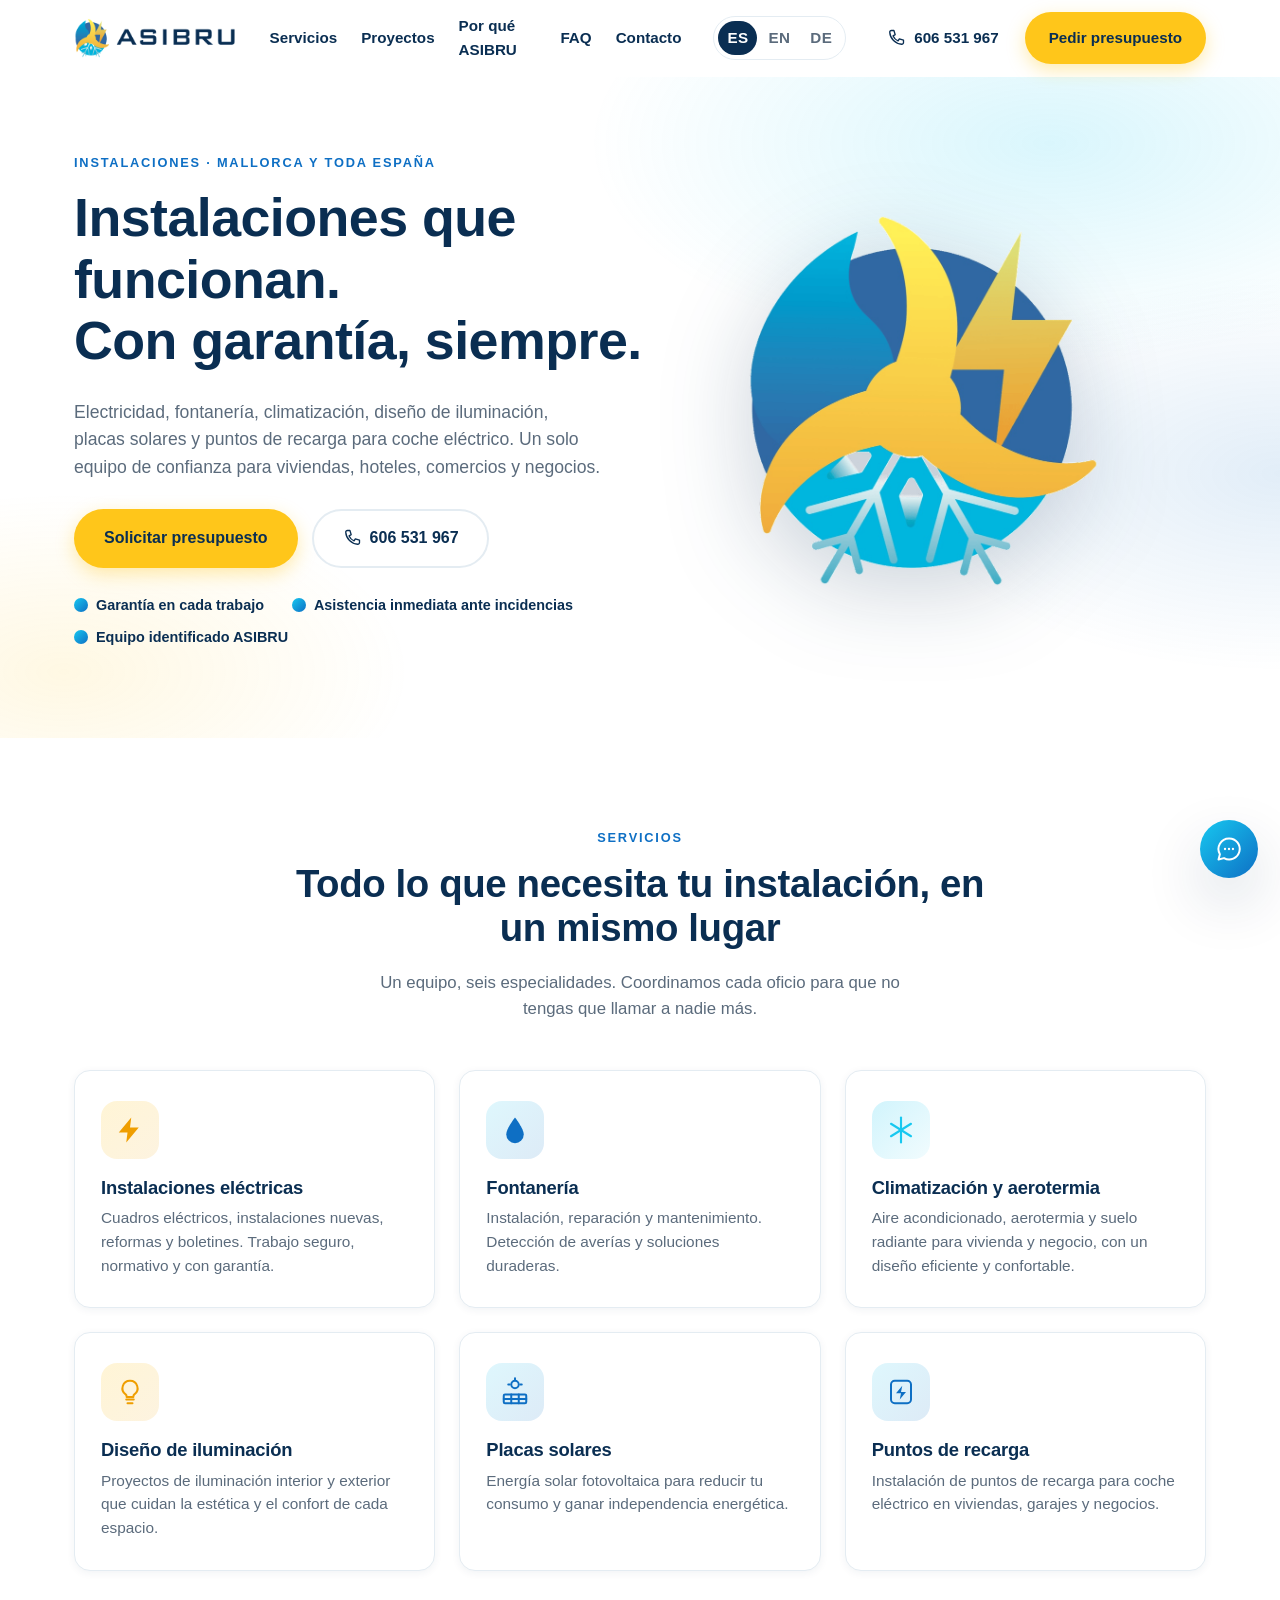
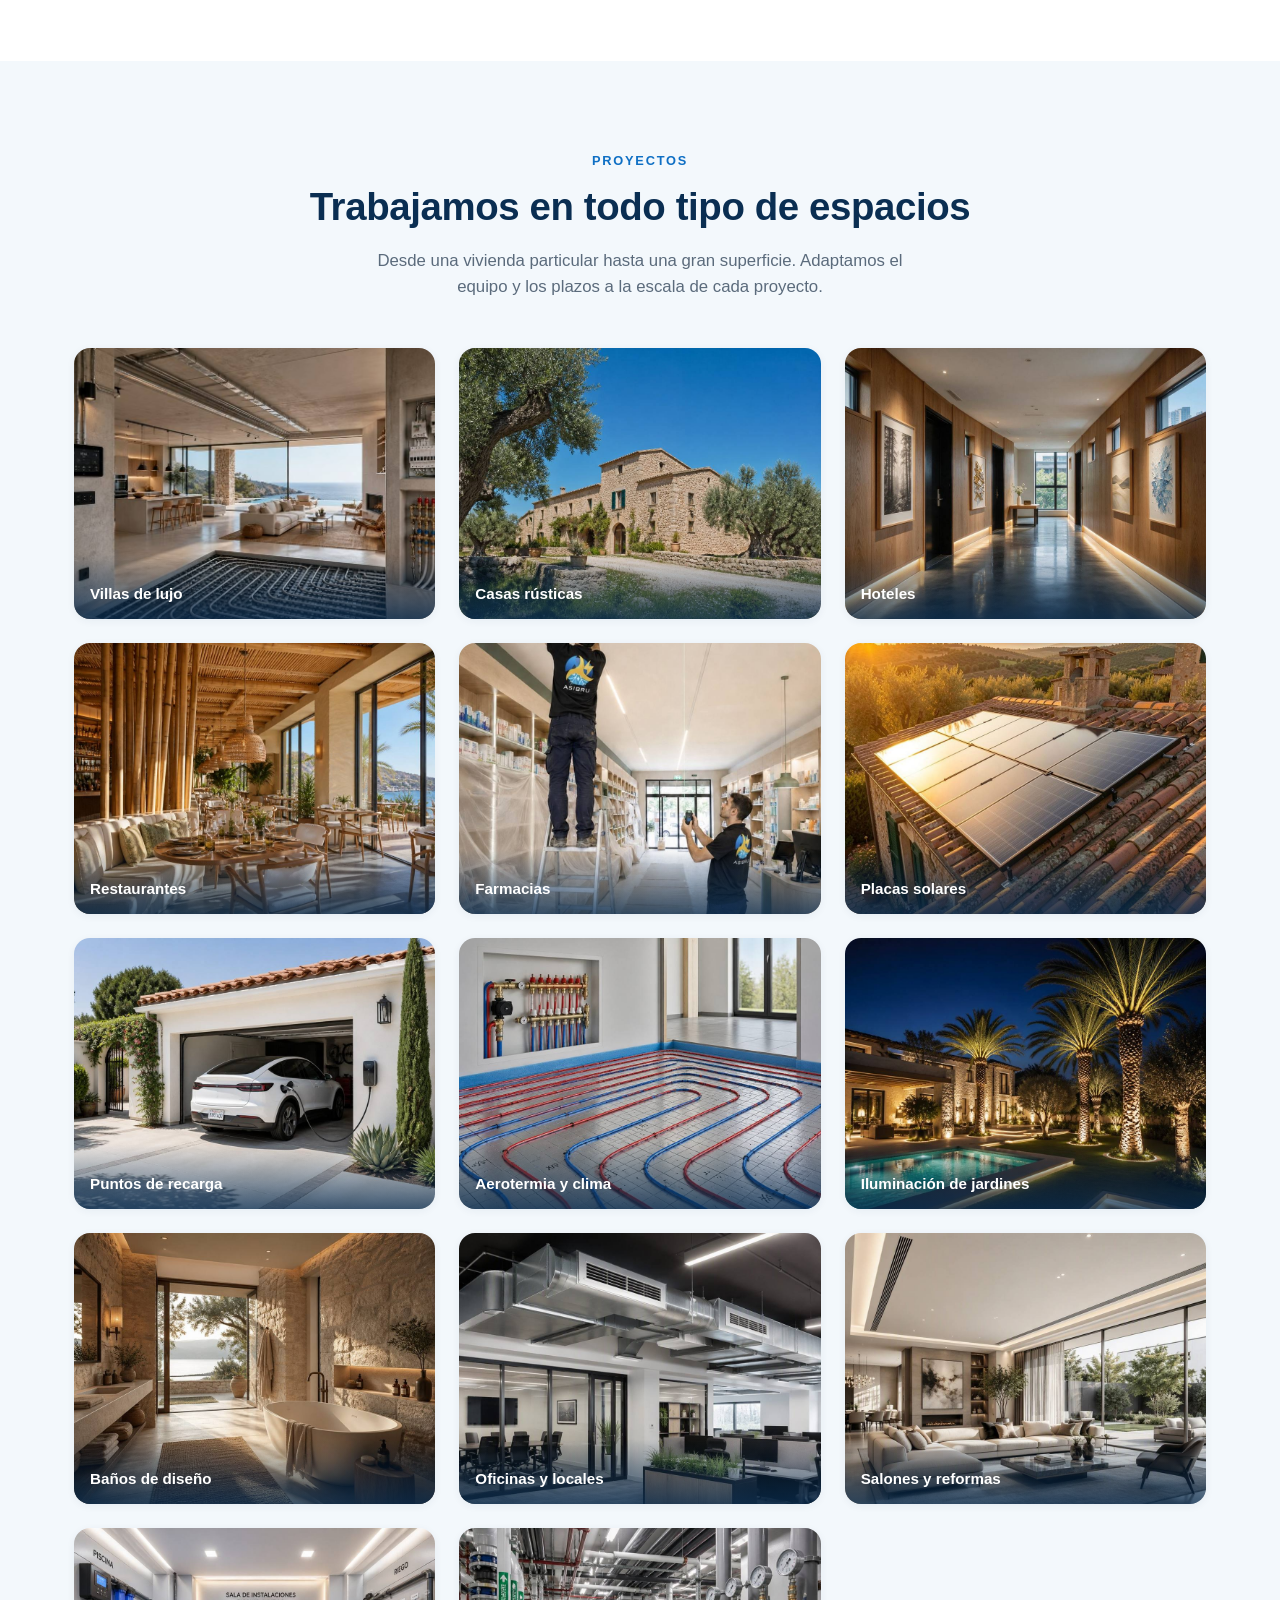
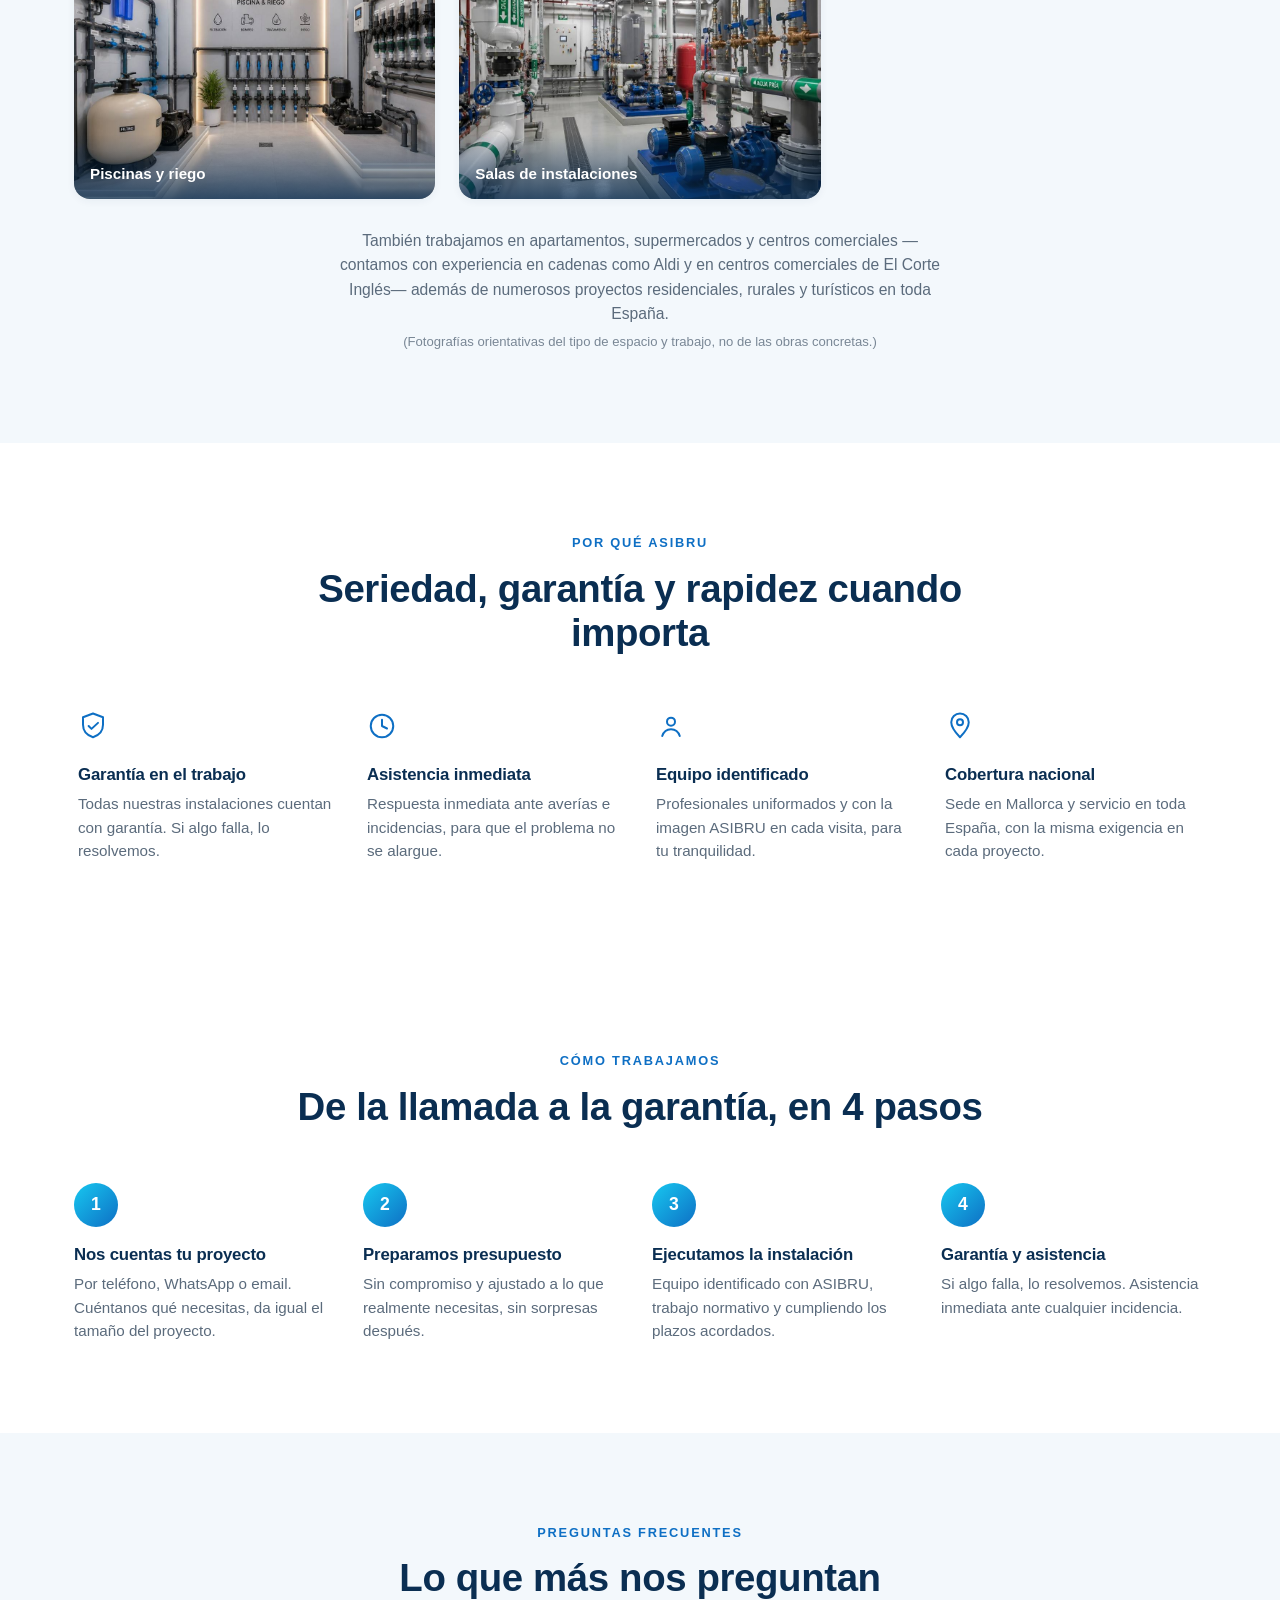
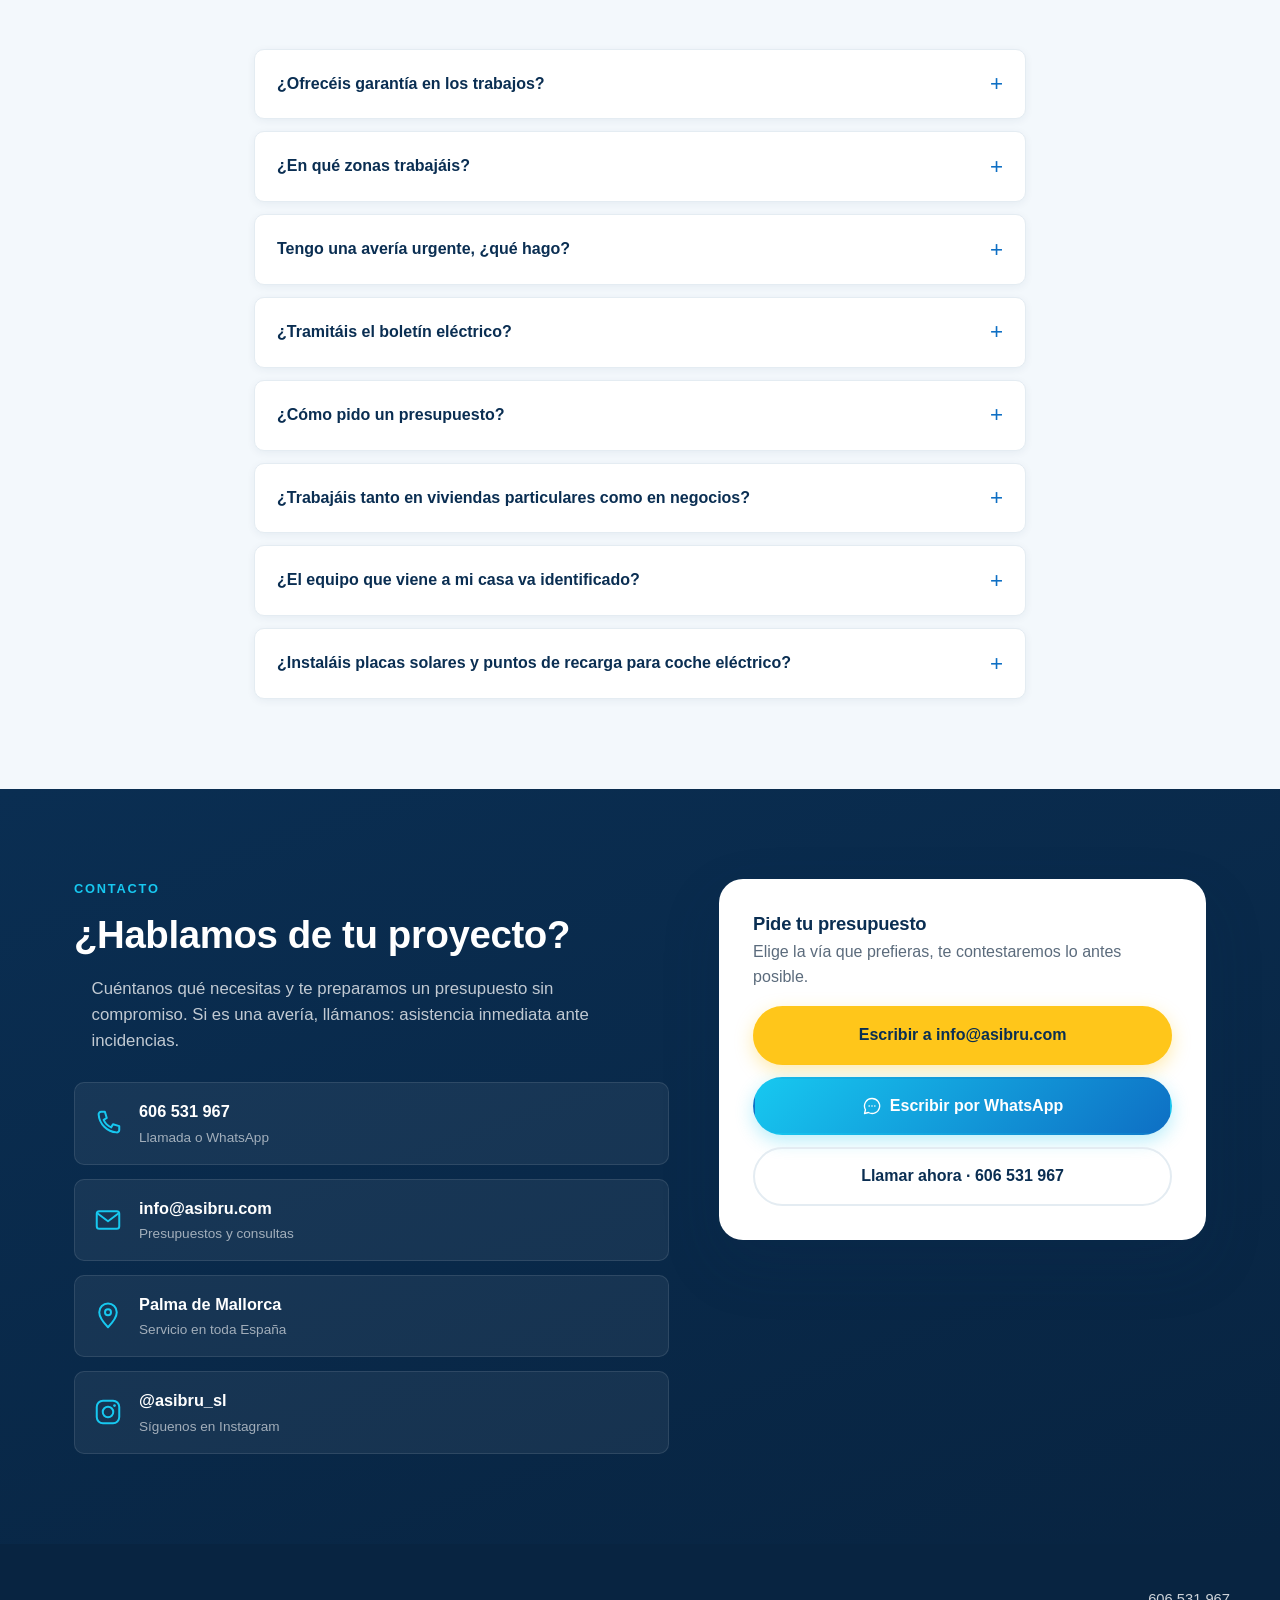
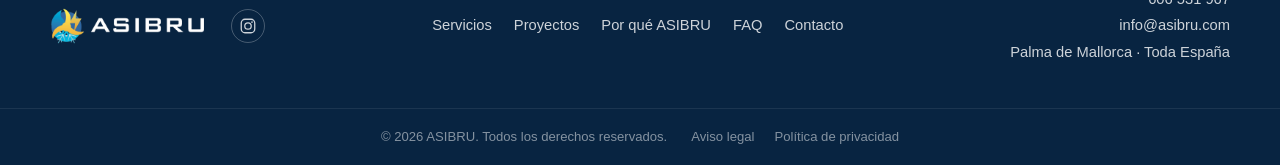
==== index.html @ c4fdd5ec "Sección "Cómo trabajamos", FAQPage schema, 404 y banner de cookies - Sección "Cómo trabajamos" (4 pa" ====
<!DOCTYPE html>
<html lang="es">
<head>
<meta charset="UTF-8">
<meta name="viewport" content="width=device-width, initial-scale=1.0">
<title>ASIBRU · Electricidad, Fontanería, Aerotermia y Placas Solares en Mallorca y toda España</title>
<meta name="description" content="ASIBRU: electricidad, fontanería, aerotermia, climatización, suelo radiante, diseño de iluminación, placas solares y puntos de recarga para coche eléctrico. Sede en Mallorca, servicio en toda España. Garantía y asistencia inmediata ante incidencias.">
<meta name="keywords" content="electricidad Mallorca, fontanería Mallorca, aerotermia Mallorca, suelo radiante, climatización, placas solares Mallorca, puntos de recarga coche eléctrico, diseño de iluminación, instalador Mallorca">
<meta name="theme-color" content="#0A2E52">

<link rel="alternate" hreflang="es" href="https://asibru.com/">
<link rel="alternate" hreflang="en" href="https://asibru.com/en/">
<link rel="alternate" hreflang="de" href="https://asibru.com/de/">
<link rel="alternate" hreflang="x-default" href="https://asibru.com/">

<link rel="icon" href="/assets/img/favicon-32.png" sizes="32x32" type="image/png">
<link rel="icon" href="/assets/img/favicon-192.png" sizes="192x192" type="image/png">
<link rel="apple-touch-icon" href="/assets/img/apple-touch-icon.png">

<meta property="og:type" content="website">
<meta property="og:title" content="ASIBRU · Instalaciones con garantía en Mallorca y toda España">
<meta property="og:description" content="Electricidad, fontanería, aerotermia, suelo radiante, climatización, iluminación, placas solares y puntos de recarga para coche eléctrico.">
<meta property="og:image" content="/assets/img/og-preview.png">
<meta name="twitter:card" content="summary">

<link rel="stylesheet" href="/assets/css/styles.css">

<script type="application/ld+json">
{
  "@context": "https://schema.org",
  "@type": "HomeAndConstructionBusiness",
  "name": "ASIBRU",
  "image": "https://asibru.com/assets/img/og-preview.png",
  "url": "https://asibru.com/",
  "telephone": "+34606531967",
  "email": "info@asibru.com",
  "sameAs": ["https://www.instagram.com/asibru_sl/"],
  "address": {
    "@type": "PostalAddress",
    "addressLocality": "Palma de Mallorca",
    "addressRegion": "Illes Balears",
    "addressCountry": "ES"
  },
  "areaServed": "ES",
  "makesOffer": [
    { "@type": "Offer", "itemOffered": { "@type": "Service", "name": "Instalaciones eléctricas" } },
    { "@type": "Offer", "itemOffered": { "@type": "Service", "name": "Fontanería" } },
    { "@type": "Offer", "itemOffered": { "@type": "Service", "name": "Aerotermia y climatización" } },
    { "@type": "Offer", "itemOffered": { "@type": "Service", "name": "Suelo radiante" } },
    { "@type": "Offer", "itemOffered": { "@type": "Service", "name": "Diseño de iluminación" } },
    { "@type": "Offer", "itemOffered": { "@type": "Service", "name": "Placas solares" } },
    { "@type": "Offer", "itemOffered": { "@type": "Service", "name": "Puntos de recarga para coche eléctrico" } }
  ]
}
</script>

<script type="application/ld+json">
{
  "@context": "https://schema.org",
  "@type": "FAQPage",
  "mainEntity": [
    { "@type": "Question", "name": "¿Ofrecéis garantía en los trabajos?", "acceptedAnswer": { "@type": "Answer", "text": "Sí. Todas nuestras instalaciones cuentan con garantía. Si algo falla dentro del periodo de garantía, lo solucionamos sin coste adicional." } },
    { "@type": "Question", "name": "¿En qué zonas trabajáis?", "acceptedAnswer": { "@type": "Answer", "text": "Tenemos sede en Palma de Mallorca y damos servicio en toda España, especialmente para proyectos de hoteles, cadenas, villas y grandes superficies." } },
    { "@type": "Question", "name": "Tengo una avería urgente, ¿qué hago?", "acceptedAnswer": { "@type": "Answer", "text": "Llámanos o escríbenos por WhatsApp al 606 531 967. Ofrecemos asistencia inmediata ante incidencias para que el problema no se alargue." } },
    { "@type": "Question", "name": "¿Tramitáis el boletín eléctrico?", "acceptedAnswer": { "@type": "Answer", "text": "Sí, la tramitación de boletines y la normativa correspondiente está incluida en nuestras instalaciones eléctricas." } },
    { "@type": "Question", "name": "¿Cómo pido un presupuesto?", "acceptedAnswer": { "@type": "Answer", "text": "Por teléfono, WhatsApp o email (info@asibru.com). Cuéntanos el proyecto y te preparamos un presupuesto sin compromiso." } },
    { "@type": "Question", "name": "¿Trabajáis tanto en viviendas particulares como en negocios?", "acceptedAnswer": { "@type": "Answer", "text": "Sí, desde apartamentos y casas particulares hasta hoteles, restaurantes, farmacias, oficinas y grandes superficies." } },
    { "@type": "Question", "name": "¿El equipo que viene a mi casa va identificado?", "acceptedAnswer": { "@type": "Answer", "text": "Sí, todos nuestros técnicos van uniformados y con el logo de ASIBRU, para tu tranquilidad." } },
    { "@type": "Question", "name": "¿Instaláis placas solares y puntos de recarga para coche eléctrico?", "acceptedAnswer": { "@type": "Answer", "text": "Sí, son dos de nuestros servicios principales, junto con aerotermia, climatización, suelo radiante y diseño de iluminación." } }
  ]
}
</script>
</head>
<body>

<a class="skip-link" href="#contenido">Ir al contenido</a>

<!-- ===================== HEADER ===================== -->
<header class="site-header" id="siteHeader">
  <div class="container header-inner">
    <a href="#inicio" class="brand" aria-label="ASIBRU - Inicio">
      <img src="/assets/img/logo-horizontal.png" alt="ASIBRU" class="brand-logo">
    </a>

    <nav class="main-nav" id="mainNav" aria-label="Navegación principal">
      <a href="#servicios">Servicios</a>
      <a href="#proyectos">Proyectos</a>
      <a href="#confianza">Por qué ASIBRU</a>
      <a href="#faq">FAQ</a>
      <a href="#contacto">Contacto</a>
      <nav class="lang-switch" aria-label="Selector de idioma">
        <a href="/" class="is-current">ES</a>
        <a href="/en/">EN</a>
        <a href="/de/">DE</a>
      </nav>
    </nav>

    <div class="header-actions">
      <a href="tel:+34606531967" class="btn btn-ghost header-phone">
        <svg viewBox="0 0 24 24" class="icon" aria-hidden="true"><path d="M6.5 3h3l1.5 5-2.5 1.5a12 12 0 0 0 6 6L16 13l5 1.5v3a2 2 0 0 1-2.2 2C11.3 19 5 12.7 4.5 5.2A2 2 0 0 1 6.5 3Z" fill="none" stroke="currentColor" stroke-width="1.6" stroke-linejoin="round"/></svg>
        <span>606 531 967</span>
      </a>
      <a href="#contacto" class="btn btn-accent">Pedir presupuesto</a>
      <button class="nav-toggle" id="navToggle" aria-label="Abrir menú" aria-expanded="false" aria-controls="mainNav">
        <span></span><span></span><span></span>
      </button>
    </div>
  </div>
</header>

<main id="contenido">

  <!-- ===================== HERO ===================== -->
  <section class="hero" id="inicio">
    <div class="hero-bg" aria-hidden="true"></div>
    <div class="container hero-inner">
      <div class="hero-copy reveal">
        <p class="eyebrow">Instalaciones · Mallorca y toda España</p>
        <h1>Instalaciones que funcionan.<br>Con garantía, siempre.</h1>
        <p class="hero-lead">
          Electricidad, fontanería, climatización, diseño de iluminación, placas solares
          y puntos de recarga para coche eléctrico. Un solo equipo de confianza para
          viviendas, hoteles, comercios y negocios.
        </p>
        <div class="hero-cta">
          <a href="#contacto" class="btn btn-accent btn-lg">Solicitar presupuesto</a>
          <a href="tel:+34606531967" class="btn btn-outline btn-lg">
            <svg viewBox="0 0 24 24" class="icon" aria-hidden="true"><path d="M6.5 3h3l1.5 5-2.5 1.5a12 12 0 0 0 6 6L16 13l5 1.5v3a2 2 0 0 1-2.2 2C11.3 19 5 12.7 4.5 5.2A2 2 0 0 1 6.5 3Z" fill="none" stroke="currentColor" stroke-width="1.6" stroke-linejoin="round"/></svg>
            606 531 967
          </a>
        </div>
        <ul class="hero-trust">
          <li>Garantía en cada trabajo</li>
          <li>Asistencia inmediata ante incidencias</li>
          <li>Equipo identificado ASIBRU</li>
        </ul>
      </div>

      <div class="hero-mark reveal">
        <img src="/assets/img/logo-mark.png" alt="" aria-hidden="true">
      </div>
    </div>
  </section>

  <!-- ===================== SERVICIOS ===================== -->
  <section class="section" id="servicios">
    <div class="container">
      <div class="section-head reveal">
        <p class="eyebrow">Servicios</p>
        <h2>Todo lo que necesita tu instalación, en un mismo lugar</h2>
        <p class="section-lead">Un equipo, seis especialidades. Coordinamos cada oficio para que no tengas que llamar a nadie más.</p>
      </div>

      <div class="grid services-grid">

        <article class="card service-card reveal">
          <div class="icon-badge">
            <svg viewBox="0 0 24 24" class="icon-lg" aria-hidden="true"><path d="M13 2 3 14h7l-1 8 10-12h-7l1-8z" fill="currentColor"/></svg>
          </div>
          <h3>Instalaciones eléctricas</h3>
          <p>Cuadros eléctricos, instalaciones nuevas, reformas y boletines. Trabajo seguro, normativo y con garantía.</p>
        </article>

        <article class="card service-card reveal">
          <div class="icon-badge">
            <svg viewBox="0 0 24 24" class="icon-lg" aria-hidden="true"><path d="M12 2C12 2 5 11 5 15.5A7 7 0 0 0 19 15.5C19 11 12 2 12 2Z" fill="currentColor"/></svg>
          </div>
          <h3>Fontanería</h3>
          <p>Instalación, reparación y mantenimiento. Detección de averías y soluciones duraderas.</p>
        </article>

        <article class="card service-card reveal">
          <div class="icon-badge">
            <svg viewBox="0 0 24 24" class="icon-lg" aria-hidden="true">
              <g stroke="currentColor" stroke-width="1.7" stroke-linecap="round">
                <line x1="12" y1="2" x2="12" y2="22"/>
                <line x1="4" y1="7" x2="20" y2="17"/>
                <line x1="4" y1="17" x2="20" y2="7"/>
              </g>
            </svg>
          </div>
          <h3>Climatización y aerotermia</h3>
          <p>Aire acondicionado, aerotermia y suelo radiante para vivienda y negocio, con un diseño eficiente y confortable.</p>
        </article>

        <article class="card service-card reveal">
          <div class="icon-badge">
            <svg viewBox="0 0 24 24" class="icon-lg" aria-hidden="true"><path d="M9 18h6M10 21h4M12 3a6 6 0 0 0-3.5 10.9c.5.4.8 1 .8 1.6v.5h5.4v-.5c0-.6.3-1.2.8-1.6A6 6 0 0 0 12 3Z" fill="none" stroke="currentColor" stroke-width="1.6" stroke-linecap="round" stroke-linejoin="round"/></svg>
          </div>
          <h3>Diseño de iluminación</h3>
          <p>Proyectos de iluminación interior y exterior que cuidan la estética y el confort de cada espacio.</p>
        </article>

        <article class="card service-card reveal">
          <div class="icon-badge">
            <svg viewBox="0 0 24 24" class="icon-lg" aria-hidden="true">
              <g stroke="currentColor" stroke-width="1.6" fill="none" stroke-linecap="round" stroke-linejoin="round">
                <rect x="3" y="14" width="18" height="7" rx="1"/>
                <line x1="3" y1="17.5" x2="21" y2="17.5"/>
                <line x1="9" y1="14" x2="9" y2="21"/>
                <line x1="15" y1="14" x2="15" y2="21"/>
                <circle cx="12" cy="6" r="3"/>
                <line x1="12" y1="1" x2="12" y2="2.2"/>
                <line x1="6.6" y1="6" x2="7.7" y2="6"/>
                <line x1="16.3" y1="6" x2="17.4" y2="6"/>
              </g>
            </svg>
          </div>
          <h3>Placas solares</h3>
          <p>Energía solar fotovoltaica para reducir tu consumo y ganar independencia energética.</p>
        </article>

        <article class="card service-card reveal">
          <div class="icon-badge">
            <svg viewBox="0 0 24 24" class="icon-lg" aria-hidden="true">
              <rect x="4" y="3" width="16" height="18" rx="3" fill="none" stroke="currentColor" stroke-width="1.6"/>
              <path d="M13 7 8 13h4l-1 5 5-6h-4l1-5z" fill="currentColor"/>
            </svg>
          </div>
          <h3>Puntos de recarga</h3>
          <p>Instalación de puntos de recarga para coche eléctrico en viviendas, garajes y negocios.</p>
        </article>

      </div>
    </div>
  </section>

  <!-- ===================== PROYECTOS ===================== -->
  <section class="section section-soft" id="proyectos">
    <div class="container">
      <div class="section-head reveal">
        <p class="eyebrow">Proyectos</p>
        <h2>Trabajamos en todo tipo de espacios</h2>
        <p class="section-lead">
          Desde una vivienda particular hasta una gran superficie. Adaptamos el equipo y los
          plazos a la escala de cada proyecto.
        </p>
      </div>

      <div class="grid projects-grid reveal">
        <figure class="project-photo">
          <img src="/assets/img/proyectos/villas.jpg" alt="Villa de lujo con vistas al mar" loading="lazy" width="1200" height="671">
          <figcaption>Villas de lujo</figcaption>
        </figure>
        <figure class="project-photo">
          <img src="/assets/img/proyectos/casas-rusticas.jpg" alt="Casa rústica mallorquina" loading="lazy" width="1200" height="900">
          <figcaption>Casas rústicas</figcaption>
        </figure>
        <figure class="project-photo">
          <img src="/assets/img/proyectos/hoteles.jpg" alt="Hotel" loading="lazy" width="1200" height="905">
          <figcaption>Hoteles</figcaption>
        </figure>
        <figure class="project-photo">
          <img src="/assets/img/proyectos/restaurantes.jpg" alt="Restaurante" loading="lazy" width="1200" height="900">
          <figcaption>Restaurantes</figcaption>
        </figure>
        <figure class="project-photo">
          <img src="/assets/img/proyectos/farmacias.jpg" alt="Farmacia" loading="lazy" width="1200" height="1280">
          <figcaption>Farmacias</figcaption>
        </figure>
        <figure class="project-photo">
          <img src="/assets/img/proyectos/placas-solares.jpg" alt="Instalación de placas solares" loading="lazy" width="1200" height="1200">
          <figcaption>Placas solares</figcaption>
        </figure>
        <figure class="project-photo">
          <img src="/assets/img/proyectos/puntos-carga.jpg" alt="Punto de recarga para coche eléctrico" loading="lazy" width="1200" height="900">
          <figcaption>Puntos de recarga</figcaption>
        </figure>
        <figure class="project-photo">
          <img src="/assets/img/proyectos/aerotermia.jpg" alt="Instalación de aerotermia y climatización" loading="lazy" width="1200" height="900">
          <figcaption>Aerotermia y clima</figcaption>
        </figure>
        <figure class="project-photo">
          <img src="/assets/img/proyectos/jardines.jpg" alt="Diseño de iluminación de jardines" loading="lazy" width="1200" height="900">
          <figcaption>Iluminación de jardines</figcaption>
        </figure>
        <figure class="project-photo">
          <img src="/assets/img/proyectos/banos.jpg" alt="Baño de diseño con vistas al mar" loading="lazy" width="1200" height="900">
          <figcaption>Baños de diseño</figcaption>
        </figure>
        <figure class="project-photo">
          <img src="/assets/img/proyectos/oficinas.jpg" alt="Climatización de oficinas y locales" loading="lazy" width="1200" height="900">
          <figcaption>Oficinas y locales</figcaption>
        </figure>
        <figure class="project-photo">
          <img src="/assets/img/proyectos/salones.jpg" alt="Salón con aire acondicionado por conductos" loading="lazy" width="1200" height="900">
          <figcaption>Salones y reformas</figcaption>
        </figure>
        <figure class="project-photo">
          <img src="/assets/img/proyectos/piscinas-riego.jpg" alt="Sala de instalaciones de piscina y riego" loading="lazy" width="1200" height="900">
          <figcaption>Piscinas y riego</figcaption>
        </figure>
        <figure class="project-photo">
          <img src="/assets/img/proyectos/sala-maquinas.jpg" alt="Sala de máquinas de fontanería" loading="lazy" width="1200" height="1200">
          <figcaption>Salas de instalaciones</figcaption>
        </figure>
      </div>

      <p class="projects-note reveal">
        También trabajamos en apartamentos, supermercados y centros comerciales —contamos con
        experiencia en cadenas como Aldi y en centros comerciales de El Corte Inglés— además de
        numerosos proyectos residenciales, rurales y turísticos en toda España.
        <span class="projects-note-small">(Fotografías orientativas del tipo de espacio y trabajo, no de las obras concretas.)</span>
      </p>
    </div>
  </section>

  <!-- ===================== POR QUÉ ASIBRU ===================== -->
  <section class="section" id="confianza">
    <div class="container">
      <div class="section-head reveal">
        <p class="eyebrow">Por qué ASIBRU</p>
        <h2>Seriedad, garantía y rapidez cuando importa</h2>
      </div>

      <div class="grid trust-grid">
        <div class="trust-card reveal">
          <svg viewBox="0 0 24 24" class="icon-lg trust-icon" aria-hidden="true">
            <path d="M12 2 4 5v6c0 5 3.5 8.5 8 10 4.5-1.5 8-5 8-10V5l-8-3Z" fill="none" stroke="currentColor" stroke-width="1.6" stroke-linejoin="round"/>
            <path d="M8.5 12l2.3 2.3L16 9.5" fill="none" stroke="currentColor" stroke-width="1.6" stroke-linecap="round" stroke-linejoin="round"/>
          </svg>
          <h3>Garantía en el trabajo</h3>
          <p>Todas nuestras instalaciones cuentan con garantía. Si algo falla, lo resolvemos.</p>
        </div>

        <div class="trust-card reveal">
          <svg viewBox="0 0 24 24" class="icon-lg trust-icon" aria-hidden="true">
            <circle cx="12" cy="12" r="9" fill="none" stroke="currentColor" stroke-width="1.6"/>
            <path d="M12 7v5l4 2" fill="none" stroke="currentColor" stroke-width="1.6" stroke-linecap="round" stroke-linejoin="round"/>
          </svg>
          <h3>Asistencia inmediata</h3>
          <p>Respuesta inmediata ante averías e incidencias, para que el problema no se alargue.</p>
        </div>

        <div class="trust-card reveal">
          <svg viewBox="0 0 24 24" class="icon-lg trust-icon" aria-hidden="true">
            <circle cx="12" cy="8.5" r="3.2" fill="none" stroke="currentColor" stroke-width="1.6"/>
            <path d="M5 20c1.1-3.6 4-5.5 7-5.5s5.9 1.9 7 5.5" fill="none" stroke="currentColor" stroke-width="1.6" stroke-linecap="round" stroke-linejoin="round"/>
          </svg>
          <h3>Equipo identificado</h3>
          <p>Profesionales uniformados y con la imagen ASIBRU en cada visita, para tu tranquilidad.</p>
        </div>

        <div class="trust-card reveal">
          <svg viewBox="0 0 24 24" class="icon-lg trust-icon" aria-hidden="true">
            <path d="M12 21s7-7.2 7-12a7 7 0 0 0-14 0c0 4.8 7 12 7 12Z" fill="none" stroke="currentColor" stroke-width="1.6" stroke-linejoin="round"/>
            <circle cx="12" cy="9" r="2.4" fill="none" stroke="currentColor" stroke-width="1.6"/>
          </svg>
          <h3>Cobertura nacional</h3>
          <p>Sede en Mallorca y servicio en toda España, con la misma exigencia en cada proyecto.</p>
        </div>
      </div>
    </div>
  </section>

  <!-- ===================== CÓMO TRABAJAMOS ===================== -->
  <section class="section" id="proceso">
    <div class="container">
      <div class="section-head reveal">
        <p class="eyebrow">Cómo trabajamos</p>
        <h2>De la llamada a la garantía, en 4 pasos</h2>
      </div>

      <div class="grid process-grid">
        <div class="process-step reveal">
          <span class="process-number">1</span>
          <h3>Nos cuentas tu proyecto</h3>
          <p>Por teléfono, WhatsApp o email. Cuéntanos qué necesitas, da igual el tamaño del proyecto.</p>
        </div>
        <div class="process-step reveal">
          <span class="process-number">2</span>
          <h3>Preparamos presupuesto</h3>
          <p>Sin compromiso y ajustado a lo que realmente necesitas, sin sorpresas después.</p>
        </div>
        <div class="process-step reveal">
          <span class="process-number">3</span>
          <h3>Ejecutamos la instalación</h3>
          <p>Equipo identificado con ASIBRU, trabajo normativo y cumpliendo los plazos acordados.</p>
        </div>
        <div class="process-step reveal">
          <span class="process-number">4</span>
          <h3>Garantía y asistencia</h3>
          <p>Si algo falla, lo resolvemos. Asistencia inmediata ante cualquier incidencia.</p>
        </div>
      </div>
    </div>
  </section>

  <!-- ===================== PREGUNTAS FRECUENTES ===================== -->
  <section class="section section-soft" id="faq">
    <div class="container container-narrow">
      <div class="section-head reveal">
        <p class="eyebrow">Preguntas frecuentes</p>
        <h2>Lo que más nos preguntan</h2>
      </div>

      <div class="faq-list reveal">
        <details class="faq-item">
          <summary>¿Ofrecéis garantía en los trabajos?</summary>
          <p>Sí. Todas nuestras instalaciones cuentan con garantía. Si algo falla dentro del periodo de garantía, lo solucionamos sin coste adicional.</p>
        </details>
        <details class="faq-item">
          <summary>¿En qué zonas trabajáis?</summary>
          <p>Tenemos sede en Palma de Mallorca y damos servicio en toda España, especialmente para proyectos de hoteles, cadenas, villas y grandes superficies.</p>
        </details>
        <details class="faq-item">
          <summary>Tengo una avería urgente, ¿qué hago?</summary>
          <p>Llámanos o escríbenos por WhatsApp al 606 531 967. Ofrecemos asistencia inmediata ante incidencias para que el problema no se alargue.</p>
        </details>
        <details class="faq-item">
          <summary>¿Tramitáis el boletín eléctrico?</summary>
          <p>Sí, la tramitación de boletines y la normativa correspondiente está incluida en nuestras instalaciones eléctricas.</p>
        </details>
        <details class="faq-item">
          <summary>¿Cómo pido un presupuesto?</summary>
          <p>Por teléfono, WhatsApp o email (info@asibru.com). Cuéntanos el proyecto y te preparamos un presupuesto sin compromiso.</p>
        </details>
        <details class="faq-item">
          <summary>¿Trabajáis tanto en viviendas particulares como en negocios?</summary>
          <p>Sí, desde apartamentos y casas particulares hasta hoteles, restaurantes, farmacias, oficinas y grandes superficies.</p>
        </details>
        <details class="faq-item">
          <summary>¿El equipo que viene a mi casa va identificado?</summary>
          <p>Sí, todos nuestros técnicos van uniformados y con el logo de ASIBRU, para tu tranquilidad.</p>
        </details>
        <details class="faq-item">
          <summary>¿Instaláis placas solares y puntos de recarga para coche eléctrico?</summary>
          <p>Sí, son dos de nuestros servicios principales, junto con aerotermia, climatización, suelo radiante y diseño de iluminación.</p>
        </details>
      </div>
    </div>
  </section>

  <!-- ===================== CONTACTO ===================== -->
  <section class="section section-dark" id="contacto">
    <div class="container contact-inner">
      <div class="contact-copy reveal">
        <p class="eyebrow eyebrow-light">Contacto</p>
        <h2>¿Hablamos de tu proyecto?</h2>
        <p class="section-lead light">
          Cuéntanos qué necesitas y te preparamos un presupuesto sin compromiso.
          Si es una avería, llámanos: asistencia inmediata ante incidencias.
        </p>

        <div class="contact-methods">
          <a href="tel:+34606531967" class="contact-method">
            <svg viewBox="0 0 24 24" class="icon-lg" aria-hidden="true"><path d="M6.5 3h3l1.5 5-2.5 1.5a12 12 0 0 0 6 6L16 13l5 1.5v3a2 2 0 0 1-2.2 2C11.3 19 5 12.7 4.5 5.2A2 2 0 0 1 6.5 3Z" fill="none" stroke="currentColor" stroke-width="1.6" stroke-linejoin="round"/></svg>
            <span>
              <strong>606 531 967</strong>
              <small>Llamada o WhatsApp</small>
            </span>
          </a>

          <a href="mailto:info@asibru.com" class="contact-method">
            <svg viewBox="0 0 24 24" class="icon-lg" aria-hidden="true"><rect x="3" y="5" width="18" height="14" rx="2" fill="none" stroke="currentColor" stroke-width="1.6"/><path d="M4 7l8 6 8-6" fill="none" stroke="currentColor" stroke-width="1.6" stroke-linecap="round" stroke-linejoin="round"/></svg>
            <span>
              <strong>info@asibru.com</strong>
              <small>Presupuestos y consultas</small>
            </span>
          </a>

          <div class="contact-method contact-method-static">
            <svg viewBox="0 0 24 24" class="icon-lg" aria-hidden="true"><path d="M12 21s7-7.2 7-12a7 7 0 0 0-14 0c0 4.8 7 12 7 12Z" fill="none" stroke="currentColor" stroke-width="1.6" stroke-linejoin="round"/><circle cx="12" cy="9" r="2.4" fill="none" stroke="currentColor" stroke-width="1.6"/></svg>
            <span>
              <strong>Palma de Mallorca</strong>
              <small>Servicio en toda España</small>
            </span>
          </div>

          <a href="https://www.instagram.com/asibru_sl/" target="_blank" rel="noopener" class="contact-method">
            <svg viewBox="0 0 24 24" class="icon-lg" aria-hidden="true"><rect x="3" y="3" width="18" height="18" rx="5" fill="none" stroke="currentColor" stroke-width="1.6"/><circle cx="12" cy="12" r="4.2" fill="none" stroke="currentColor" stroke-width="1.6"/><circle cx="17.2" cy="6.8" r="1.1" fill="currentColor"/></svg>
            <span>
              <strong>@asibru_sl</strong>
              <small>Síguenos en Instagram</small>
            </span>
          </a>
        </div>
      </div>

      <div class="contact-card reveal">
        <h3>Pide tu presupuesto</h3>
        <p>Elige la vía que prefieras, te contestaremos lo antes posible.</p>
        <a href="mailto:info@asibru.com?subject=Solicitud%20de%20presupuesto" class="btn btn-accent btn-lg btn-block">Escribir a info@asibru.com</a>
        <a href="https://wa.me/34606531967" target="_blank" rel="noopener" class="btn btn-whatsapp btn-lg btn-block">
          <svg viewBox="0 0 24 24" class="icon" aria-hidden="true"><path d="M12 3a9 9 0 0 0-7.8 13.5L3 21l4.7-1.2A9 9 0 1 0 12 3Z" fill="none" stroke="currentColor" stroke-width="1.6" stroke-linejoin="round"/><circle cx="8.6" cy="12" r="1" fill="currentColor"/><circle cx="12" cy="12" r="1" fill="currentColor"/><circle cx="15.4" cy="12" r="1" fill="currentColor"/></svg>
          Escribir por WhatsApp
        </a>
        <a href="tel:+34606531967" class="btn btn-outline btn-lg btn-block">Llamar ahora · 606 531 967</a>
      </div>
    </div>
  </section>

</main>

<!-- ===================== FOOTER ===================== -->
<footer class="site-footer">
  <div class="container footer-inner">
    <div class="footer-brand">
      <img src="/assets/img/logo-horizontal-white.png" alt="ASIBRU" class="footer-logo">
      <a href="https://www.instagram.com/asibru_sl/" target="_blank" rel="noopener" class="footer-social" aria-label="ASIBRU en Instagram">
        <svg viewBox="0 0 24 24" aria-hidden="true"><rect x="3" y="3" width="18" height="18" rx="5" fill="none" stroke="currentColor" stroke-width="1.7"/><circle cx="12" cy="12" r="4.3" fill="none" stroke="currentColor" stroke-width="1.7"/><circle cx="17.3" cy="6.7" r="1.15" fill="currentColor"/></svg>
      </a>
    </div>

    <nav class="footer-nav" aria-label="Navegación de pie de página">
      <a href="#servicios">Servicios</a>
      <a href="#proyectos">Proyectos</a>
      <a href="#confianza">Por qué ASIBRU</a>
      <a href="#faq">FAQ</a>
      <a href="#contacto">Contacto</a>
    </nav>

    <div class="footer-contact">
      <a href="tel:+34606531967">606 531 967</a>
      <a href="mailto:info@asibru.com">info@asibru.com</a>
      <span>Palma de Mallorca · Toda España</span>
    </div>
  </div>
  <div class="footer-bottom">
    <div class="container footer-bottom-inner">
      <p>&copy; <span id="year"></span> ASIBRU. Todos los derechos reservados.</p>
      <nav class="footer-legal" aria-label="Enlaces legales">
        <a href="/aviso-legal/">Aviso legal</a>
        <a href="/privacidad/">Política de privacidad</a>
      </nav>
    </div>
  </div>
</footer>

<!-- Botón flotante WhatsApp -->
<a href="https://wa.me/34606531967" target="_blank" rel="noopener" class="fab-whatsapp" aria-label="Escribir por WhatsApp">
  <svg viewBox="0 0 24 24" aria-hidden="true"><path d="M12 3a9 9 0 0 0-7.8 13.5L3 21l4.7-1.2A9 9 0 1 0 12 3Z" fill="none" stroke="currentColor" stroke-width="1.7" stroke-linejoin="round"/><circle cx="8.6" cy="12" r="1" fill="currentColor"/><circle cx="12" cy="12" r="1" fill="currentColor"/><circle cx="15.4" cy="12" r="1" fill="currentColor"/></svg>
</a>

<!-- Aviso de cookies (solo se muestra si hay Google Analytics activo) -->
<div id="cookieBanner" class="cookie-banner" hidden>
  <p>
    Usamos cookies únicamente para analizar el tráfico de la web con Google Analytics.
    Puedes aceptarlas o rechazarlas — más información en nuestra
    <a href="/privacidad/">Política de Privacidad</a>.
  </p>
  <div class="cookie-banner-actions">
    <button id="cookieReject" class="btn btn-ghost" type="button">Rechazar</button>
    <button id="cookieAccept" class="btn btn-accent" type="button">Aceptar</button>
  </div>
</div>

<script src="/assets/js/main.js"></script>
</body>
</html>
---- assets/css/styles.css ----
/* ==========================================================================
   ASIBRU — Hoja de estilos principal
   ========================================================================== */

:root {
  --navy: #0A2E52;
  --navy-2: #082441;
  --blue: #0E6FC4;
  --blue-light: #2CB2F0;
  --cyan: #17C8F0;
  --gold: #FFC61A;
  --gold-dark: #EF9E00;

  --bg: #FFFFFF;
  --bg-soft: #F3F8FC;
  --text: #1F2A37;
  --text-muted: #5B6B7C;
  --border: #E4ECF2;

  --radius-sm: 10px;
  --radius-md: 16px;
  --radius-lg: 24px;

  --shadow-sm: 0 2px 8px rgba(10, 46, 82, 0.06);
  --shadow-md: 0 12px 32px rgba(10, 46, 82, 0.10);
  --shadow-lg: 0 24px 60px rgba(10, 46, 82, 0.16);

  --font: -apple-system, BlinkMacSystemFont, "Segoe UI", Roboto, "Helvetica Neue", Arial, sans-serif;

  --container: 1180px;
}

* { box-sizing: border-box; }
html { scroll-behavior: smooth; }

body {
  margin: 0;
  font-family: var(--font);
  color: var(--text);
  background: var(--bg);
  -webkit-font-smoothing: antialiased;
  line-height: 1.55;
}

img { max-width: 100%; display: block; }

a { color: inherit; text-decoration: none; }

h1, h2, h3 {
  margin: 0 0 0.5em;
  font-weight: 800;
  line-height: 1.15;
  letter-spacing: -0.01em;
  color: var(--navy);
}

h1 { font-size: clamp(2.2rem, 4.2vw, 3.4rem); }
h2 { font-size: clamp(1.7rem, 3vw, 2.4rem); }
h3 { font-size: 1.15rem; }

p { margin: 0 0 1em; color: var(--text-muted); }

.container {
  max-width: var(--container);
  margin: 0 auto;
  padding: 0 24px;
}
.container-narrow { max-width: 820px; }

.skip-link {
  position: absolute;
  left: -999px;
  top: 0;
  background: var(--navy);
  color: #fff;
  padding: 12px 18px;
  border-radius: 0 0 8px 0;
  z-index: 999;
}
.skip-link:focus { left: 0; }

.icon { width: 20px; height: 20px; flex-shrink: 0; }
.icon-lg { width: 30px; height: 30px; flex-shrink: 0; }

/* ---------- Botones ---------- */
.btn {
  display: inline-flex;
  align-items: center;
  justify-content: center;
  gap: 8px;
  padding: 12px 22px;
  border-radius: 999px;
  font-weight: 700;
  font-size: 0.95rem;
  border: 2px solid transparent;
  cursor: pointer;
  transition: transform 0.15s ease, box-shadow 0.15s ease, background 0.15s ease, color 0.15s ease, border-color .15s ease;
  white-space: nowrap;
}
.btn:hover { transform: translateY(-1px); }

.btn-accent {
  background: var(--gold);
  color: var(--navy);
  box-shadow: 0 6px 18px rgba(255, 198, 26, 0.35);
}
.btn-accent:hover { background: var(--gold-dark); }

.btn-outline {
  background: transparent;
  color: var(--navy);
  border-color: var(--border);
}
.btn-outline:hover { border-color: var(--blue); color: var(--blue); }

.btn-ghost {
  background: transparent;
  color: var(--navy);
  padding: 10px 14px;
}
.btn-ghost:hover { color: var(--blue); }

.btn-outline-light {
  background: transparent;
  color: #fff;
  border-color: rgba(255,255,255,0.35);
}
.btn-outline-light:hover { border-color: #fff; }

.btn-ghost-light {
  background: rgba(255,255,255,0.08);
  color: #fff;
}
.btn-ghost-light:hover { background: rgba(255,255,255,0.16); }

.btn-whatsapp {
  background: linear-gradient(135deg, var(--cyan), var(--blue));
  color: #fff;
  box-shadow: 0 6px 18px rgba(23, 200, 240, 0.3);
}
.btn-whatsapp:hover { filter: brightness(1.06); }

.btn-lg { padding: 15px 28px; font-size: 1rem; }
.btn-block { width: 100%; margin-top: 12px; }

/* ---------- Header ---------- */
.site-header {
  position: sticky;
  top: 0;
  z-index: 100;
  background: rgba(255,255,255,0.9);
  backdrop-filter: saturate(180%) blur(14px);
  border-bottom: 1px solid transparent;
  transition: border-color 0.2s ease, box-shadow 0.2s ease;
}
.site-header.scrolled {
  border-color: var(--border);
  box-shadow: var(--shadow-sm);
}

.header-inner {
  display: flex;
  align-items: center;
  justify-content: space-between;
  gap: 24px;
  height: 76px;
}

.brand-logo { height: 40px; width: auto; }

.main-nav { display: flex; align-items: center; gap: 24px; }
.main-nav a {
  font-weight: 600;
  font-size: 0.95rem;
  color: var(--navy);
  position: relative;
  padding: 6px 0;
}
.main-nav a:hover { color: var(--blue); }

.header-actions { display: flex; align-items: center; gap: 10px; }
.header-phone { display: inline-flex; }
.header-phone span { display: inline; }

.lang-switch {
  display: flex;
  align-items: center;
  gap: 2px;
  font-size: 0.78rem;
  font-weight: 700;
  letter-spacing: 0.03em;
  border: 1px solid var(--border);
  border-radius: 999px;
  padding: 4px;
  margin-left: 8px;
}
.lang-switch a {
  padding: 5px 9px;
  border-radius: 999px;
  color: var(--text-muted);
}
.lang-switch a:hover { color: var(--blue); }
.lang-switch a.is-current { background: var(--navy); color: #fff; }

.nav-toggle {
  display: none;
  flex-direction: column;
  justify-content: center;
  gap: 5px;
  width: 40px;
  height: 40px;
  background: transparent;
  border: none;
  cursor: pointer;
  padding: 0;
}
.nav-toggle span {
  height: 2px;
  background: var(--navy);
  border-radius: 2px;
  transition: transform 0.2s ease, opacity 0.2s ease;
}

/* ---------- Hero ---------- */
.hero {
  position: relative;
  overflow: hidden;
  padding: 76px 0 90px;
}
.hero-bg {
  position: absolute;
  inset: 0;
  z-index: -1;
  background:
    radial-gradient(60% 55% at 82% 10%, rgba(23, 200, 240, 0.16), transparent 60%),
    radial-gradient(50% 50% at 100% 60%, rgba(14, 111, 196, 0.12), transparent 60%),
    radial-gradient(45% 45% at 5% 90%, rgba(255, 198, 26, 0.12), transparent 60%),
    var(--bg);
}

.hero-inner {
  display: grid;
  grid-template-columns: 1.15fr 0.85fr;
  align-items: center;
  gap: 40px;
}

.eyebrow {
  text-transform: uppercase;
  letter-spacing: 0.14em;
  font-size: 0.8rem;
  font-weight: 800;
  color: var(--blue);
  margin: 0 0 14px;
}
.eyebrow-light { color: var(--cyan); }

.hero-lead { font-size: 1.1rem; max-width: 54ch; }

.hero-cta { display: flex; flex-wrap: wrap; gap: 14px; margin: 28px 0 26px; }

.hero-trust {
  list-style: none;
  padding: 0;
  margin: 0;
  display: flex;
  flex-wrap: wrap;
  gap: 10px 28px;
}
.hero-trust li {
  font-size: 0.9rem;
  font-weight: 600;
  color: var(--navy);
  position: relative;
  padding-left: 22px;
}
.hero-trust li::before {
  content: "";
  position: absolute;
  left: 0;
  top: 50%;
  transform: translateY(-50%);
  width: 14px;
  height: 14px;
  border-radius: 50%;
  background: linear-gradient(135deg, var(--cyan), var(--blue));
}

.hero-mark { justify-self: center; }
.hero-mark img {
  width: min(360px, 100%);
  filter: drop-shadow(0 20px 45px rgba(10, 46, 82, 0.22));
}

/* ---------- Secciones genéricas ---------- */
.section { padding: 90px 0; }
.section-soft { background: var(--bg-soft); }

.section-head { max-width: 720px; margin: 0 auto 48px; text-align: center; }
.section-head .section-lead { margin: 0 auto; }
.section-lead { max-width: 60ch; margin-left: auto; margin-right: auto; font-size: 1.05rem; }
.section-lead.light { color: rgba(255,255,255,0.75); }

.grid { display: grid; gap: 24px; }

/* ---------- Cards ---------- */
.card {
  background: #fff;
  border: 1px solid var(--border);
  border-radius: var(--radius-md);
  padding: 30px 26px;
  box-shadow: var(--shadow-sm);
  transition: transform 0.2s ease, box-shadow 0.2s ease;
}
.card:hover { transform: translateY(-4px); box-shadow: var(--shadow-md); }

.services-grid { grid-template-columns: repeat(3, 1fr); }

.icon-badge {
  width: 58px;
  height: 58px;
  border-radius: 16px;
  display: flex;
  align-items: center;
  justify-content: center;
  margin-bottom: 18px;
  background: linear-gradient(135deg, rgba(23,200,240,0.14), rgba(14,111,196,0.14));
  color: var(--blue);
}
.service-card:nth-child(6n+1) .icon-badge,
.service-card:nth-child(6n+4) .icon-badge { color: var(--gold-dark); background: linear-gradient(135deg, rgba(255,198,26,0.18), rgba(239,158,0,0.12)); }
.service-card:nth-child(6n+3) .icon-badge { color: var(--cyan); background: linear-gradient(135deg, rgba(23,200,240,0.2), rgba(23,200,240,0.06)); }

.service-card h3 { margin-bottom: 8px; }
.service-card p { margin: 0; font-size: 0.96rem; }

/* ---------- Proyectos ---------- */
.projects-grid {
  grid-template-columns: repeat(3, 1fr);
  margin-bottom: 30px;
}
.project-photo {
  position: relative;
  margin: 0;
  border-radius: var(--radius-md);
  overflow: hidden;
  box-shadow: var(--shadow-sm);
  aspect-ratio: 4 / 3;
  transition: transform 0.2s ease, box-shadow 0.2s ease;
}
.project-photo:hover { transform: translateY(-4px); box-shadow: var(--shadow-md); }
.project-photo img {
  width: 100%;
  height: 100%;
  object-fit: cover;
  display: block;
}
.project-photo figcaption {
  position: absolute;
  left: 0;
  right: 0;
  bottom: 0;
  padding: 28px 16px 14px;
  background: linear-gradient(180deg, rgba(10,46,82,0) 0%, rgba(10,46,82,0.78) 100%);
  color: #fff;
  font-weight: 700;
  font-size: 0.95rem;
}
.projects-note {
  text-align: center;
  max-width: 70ch;
  margin: 0 auto;
  font-size: 0.98rem;
}
.projects-note-small {
  display: block;
  font-size: 0.82rem;
  color: var(--text-muted);
  opacity: 0.8;
  margin-top: 6px;
}

/* ---------- Confianza ---------- */
.trust-grid { grid-template-columns: repeat(4, 1fr); }
.trust-card {
  text-align: left;
  padding: 8px 4px;
}
.trust-icon { color: var(--blue); margin-bottom: 16px; }
.trust-card h3 { margin-bottom: 8px; font-size: 1.05rem; }
.trust-card p { font-size: 0.95rem; margin: 0; }

/* ---------- Aviso de cookies ---------- */
.cookie-banner[hidden] { display: none; }
.cookie-banner {
  position: fixed;
  left: 20px;
  right: 20px;
  bottom: 20px;
  max-width: 620px;
  margin: 0 auto;
  background: #fff;
  border: 1px solid var(--border);
  border-radius: var(--radius-md);
  box-shadow: var(--shadow-lg);
  padding: 20px 22px;
  z-index: 200;
  display: flex;
  flex-wrap: wrap;
  align-items: center;
  gap: 14px 20px;
}
.cookie-banner p { margin: 0; font-size: 0.88rem; flex: 1 1 260px; }
.cookie-banner a { color: var(--blue); text-decoration: underline; }
.cookie-banner-actions { display: flex; gap: 10px; flex-shrink: 0; }
.cookie-banner .btn { padding: 9px 16px; font-size: 0.88rem; }

/* ---------- Página 404 ---------- */
.not-found { text-align: center; padding: 110px 0; }
.not-found-mark { width: 110px; margin: 0 auto 28px; opacity: 0.9; }
.not-found h1 { margin-bottom: 14px; }
.not-found-links {
  display: flex;
  flex-wrap: wrap;
  justify-content: center;
  gap: 14px;
  margin-bottom: 36px;
}
.not-found-help { color: var(--text-muted); font-size: 0.95rem; }
.not-found-help a { color: var(--blue); text-decoration: underline; }

/* ---------- Cómo trabajamos ---------- */
.process-grid { grid-template-columns: repeat(4, 1fr); }
.process-step { position: relative; padding-top: 6px; }
.process-number {
  display: inline-flex;
  align-items: center;
  justify-content: center;
  width: 44px;
  height: 44px;
  border-radius: 50%;
  background: linear-gradient(135deg, var(--cyan), var(--blue));
  color: #fff;
  font-weight: 800;
  font-size: 1.1rem;
  margin-bottom: 18px;
}
.process-step h3 { margin-bottom: 8px; font-size: 1.05rem; }
.process-step p { font-size: 0.95rem; margin: 0; }

/* ---------- Páginas legales ---------- */
.legal-page h1 { margin-top: 6px; }
.legal-page .legal-updated { color: var(--text-muted); font-size: 0.88rem; margin-bottom: 2.5em; }
.legal-page h2 { font-size: 1.15rem; margin-top: 2em; }
.legal-page p, .legal-page li { color: var(--text-muted); font-size: 0.98rem; }
.legal-page ul { padding-left: 1.2em; margin-bottom: 1em; }
.legal-page li { margin-bottom: 0.4em; }
.legal-page a { color: var(--blue); text-decoration: underline; }
.legal-note {
  margin-top: 2.5em;
  padding-top: 1.5em;
  border-top: 1px solid var(--border);
}

/* ---------- FAQ ---------- */
.faq-list {
  display: flex;
  flex-direction: column;
  gap: 12px;
}
.faq-item {
  background: #fff;
  border: 1px solid var(--border);
  border-radius: var(--radius-sm);
  padding: 6px 22px;
  box-shadow: var(--shadow-sm);
}
.faq-item summary {
  cursor: pointer;
  list-style: none;
  padding: 16px 28px 16px 0;
  font-weight: 700;
  color: var(--navy);
  position: relative;
}
.faq-item summary::-webkit-details-marker { display: none; }
.faq-item summary::after {
  content: "+";
  position: absolute;
  right: 0;
  top: 50%;
  transform: translateY(-50%);
  font-size: 1.4rem;
  font-weight: 400;
  color: var(--blue);
  transition: transform 0.2s ease;
}
.faq-item[open] summary::after { transform: translateY(-50%) rotate(45deg); }
.faq-item p { margin: 0 0 18px; font-size: 0.96rem; }

/* ---------- Contacto ---------- */
.section-dark {
  background: linear-gradient(160deg, var(--navy) 0%, var(--navy-2) 100%);
  color: #fff;
}
.section-dark h2 { color: #fff; }

.contact-inner {
  display: grid;
  grid-template-columns: 1.1fr 0.9fr;
  gap: 50px;
  align-items: start;
}

.contact-methods {
  display: flex;
  flex-direction: column;
  gap: 14px;
  margin-top: 28px;
}
.contact-method {
  display: flex;
  align-items: center;
  gap: 16px;
  padding: 16px 18px;
  border-radius: var(--radius-sm);
  background: rgba(255,255,255,0.06);
  border: 1px solid rgba(255,255,255,0.1);
  transition: background 0.15s ease, transform 0.15s ease;
}
a.contact-method:hover { background: rgba(255,255,255,0.12); transform: translateX(4px); }
.contact-method svg { color: var(--cyan); }
.contact-method strong { display: block; font-size: 1.02rem; }
.contact-method small { display: block; color: rgba(255,255,255,0.6); font-size: 0.85rem; margin-top: 2px; }

.contact-card {
  background: #fff;
  color: var(--text);
  border-radius: var(--radius-lg);
  padding: 34px;
  box-shadow: var(--shadow-lg);
}
.contact-card h3 { margin-bottom: 6px; }
.contact-card p { margin-bottom: 4px; }

/* ---------- Footer ---------- */
.site-footer { background: var(--navy-2); color: rgba(255,255,255,0.8); }
.footer-inner {
  display: flex;
  flex-wrap: wrap;
  align-items: center;
  justify-content: space-between;
  gap: 28px;
  padding: 44px 0;
}
.footer-brand { display: flex; align-items: center; gap: 16px; }
.footer-logo { height: 36px; }
.footer-social {
  width: 34px;
  height: 34px;
  border-radius: 50%;
  display: inline-flex;
  align-items: center;
  justify-content: center;
  color: rgba(255,255,255,0.8);
  border: 1px solid rgba(255,255,255,0.25);
  transition: color 0.15s ease, border-color 0.15s ease, transform 0.15s ease;
}
.footer-social svg { width: 18px; height: 18px; }
.footer-social:hover { color: #fff; border-color: rgba(255,255,255,0.6); transform: translateY(-2px); }
.footer-nav { display: flex; flex-wrap: wrap; gap: 22px; font-size: 0.92rem; }
.footer-nav a:hover { color: #fff; }
.footer-contact { display: flex; flex-direction: column; gap: 4px; font-size: 0.92rem; text-align: right; }
.footer-contact a:hover { color: #fff; }

.footer-bottom {
  border-top: 1px solid rgba(255,255,255,0.08);
  padding: 18px 0;
}
.footer-bottom p { margin: 0; font-size: 0.82rem; color: rgba(255,255,255,0.5); }
.footer-bottom-inner {
  display: flex;
  flex-wrap: wrap;
  align-items: center;
  justify-content: center;
  gap: 8px 24px;
}
.footer-legal { display: flex; gap: 20px; }
.footer-legal a { font-size: 0.82rem; color: rgba(255,255,255,0.5); }
.footer-legal a:hover { color: #fff; }

/* ---------- Botón flotante WhatsApp ---------- */
.fab-whatsapp {
  position: fixed;
  right: 22px;
  bottom: 22px;
  width: 58px;
  height: 58px;
  border-radius: 50%;
  background: linear-gradient(135deg, var(--cyan), var(--blue));
  color: #fff;
  display: flex;
  align-items: center;
  justify-content: center;
  box-shadow: var(--shadow-lg);
  z-index: 90;
  transition: transform 0.15s ease;
}
.fab-whatsapp:hover { transform: scale(1.08); }
.fab-whatsapp svg { width: 28px; height: 28px; }

/* ---------- Reveal on scroll ----------
   Mejora progresiva: el contenido es visible por defecto. El JS añade
   ".reveal-init" antes de observar, así si el JS no carga o falla nunca
   queda contenido oculto. */
.reveal.reveal-init {
  opacity: 0;
  transform: translateY(18px);
  transition: opacity 0.6s ease, transform 0.6s ease;
}
.reveal.reveal-init.is-visible { opacity: 1; transform: translateY(0); }

@media (prefers-reduced-motion: reduce) {
  .reveal.reveal-init { opacity: 1; transform: none; transition: none; }
  html { scroll-behavior: auto; }
}

/* ==========================================================================
   Responsive
   ========================================================================== */
@media (max-width: 980px) {
  .services-grid { grid-template-columns: repeat(2, 1fr); }
  .trust-grid { grid-template-columns: repeat(2, 1fr); }
  .process-grid { grid-template-columns: repeat(2, 1fr); }
  .projects-grid { grid-template-columns: repeat(3, 1fr); }
  .hero-inner { grid-template-columns: 1fr; }
  .hero-mark { order: -1; }
  .hero-mark img { width: 220px; margin: 0 auto; }
  .contact-inner { grid-template-columns: 1fr; }
}

@media (max-width: 760px) {
  .main-nav { display: none; }
  .header-phone span { display: none; }
  .nav-toggle { display: flex; }
  .header-actions .btn-accent { display: none; }

  .site-header.nav-open .main-nav {
    display: flex;
    flex-direction: column;
    position: absolute;
    top: 76px;
    left: 0;
    right: 0;
    background: #fff;
    padding: 18px 24px 26px;
    gap: 16px;
    border-bottom: 1px solid var(--border);
    box-shadow: var(--shadow-md);
  }
  .site-header.nav-open .header-actions .btn-accent {
    display: inline-flex;
  }
  .site-header.nav-open .nav-toggle span:nth-child(1) { transform: translateY(7px) rotate(45deg); }
  .site-header.nav-open .nav-toggle span:nth-child(2) { opacity: 0; }
  .site-header.nav-open .nav-toggle span:nth-child(3) { transform: translateY(-7px) rotate(-45deg); }

  .services-grid { grid-template-columns: 1fr; }
  .trust-grid { grid-template-columns: 1fr; }
  .process-grid { grid-template-columns: 1fr; }
  .projects-grid { grid-template-columns: repeat(2, 1fr); }
  .section { padding: 64px 0; }
  .hero { padding: 44px 0 60px; }
  .footer-inner { flex-direction: column; align-items: flex-start; text-align: left; }
  .footer-contact { align-items: flex-start; text-align: left; }
}
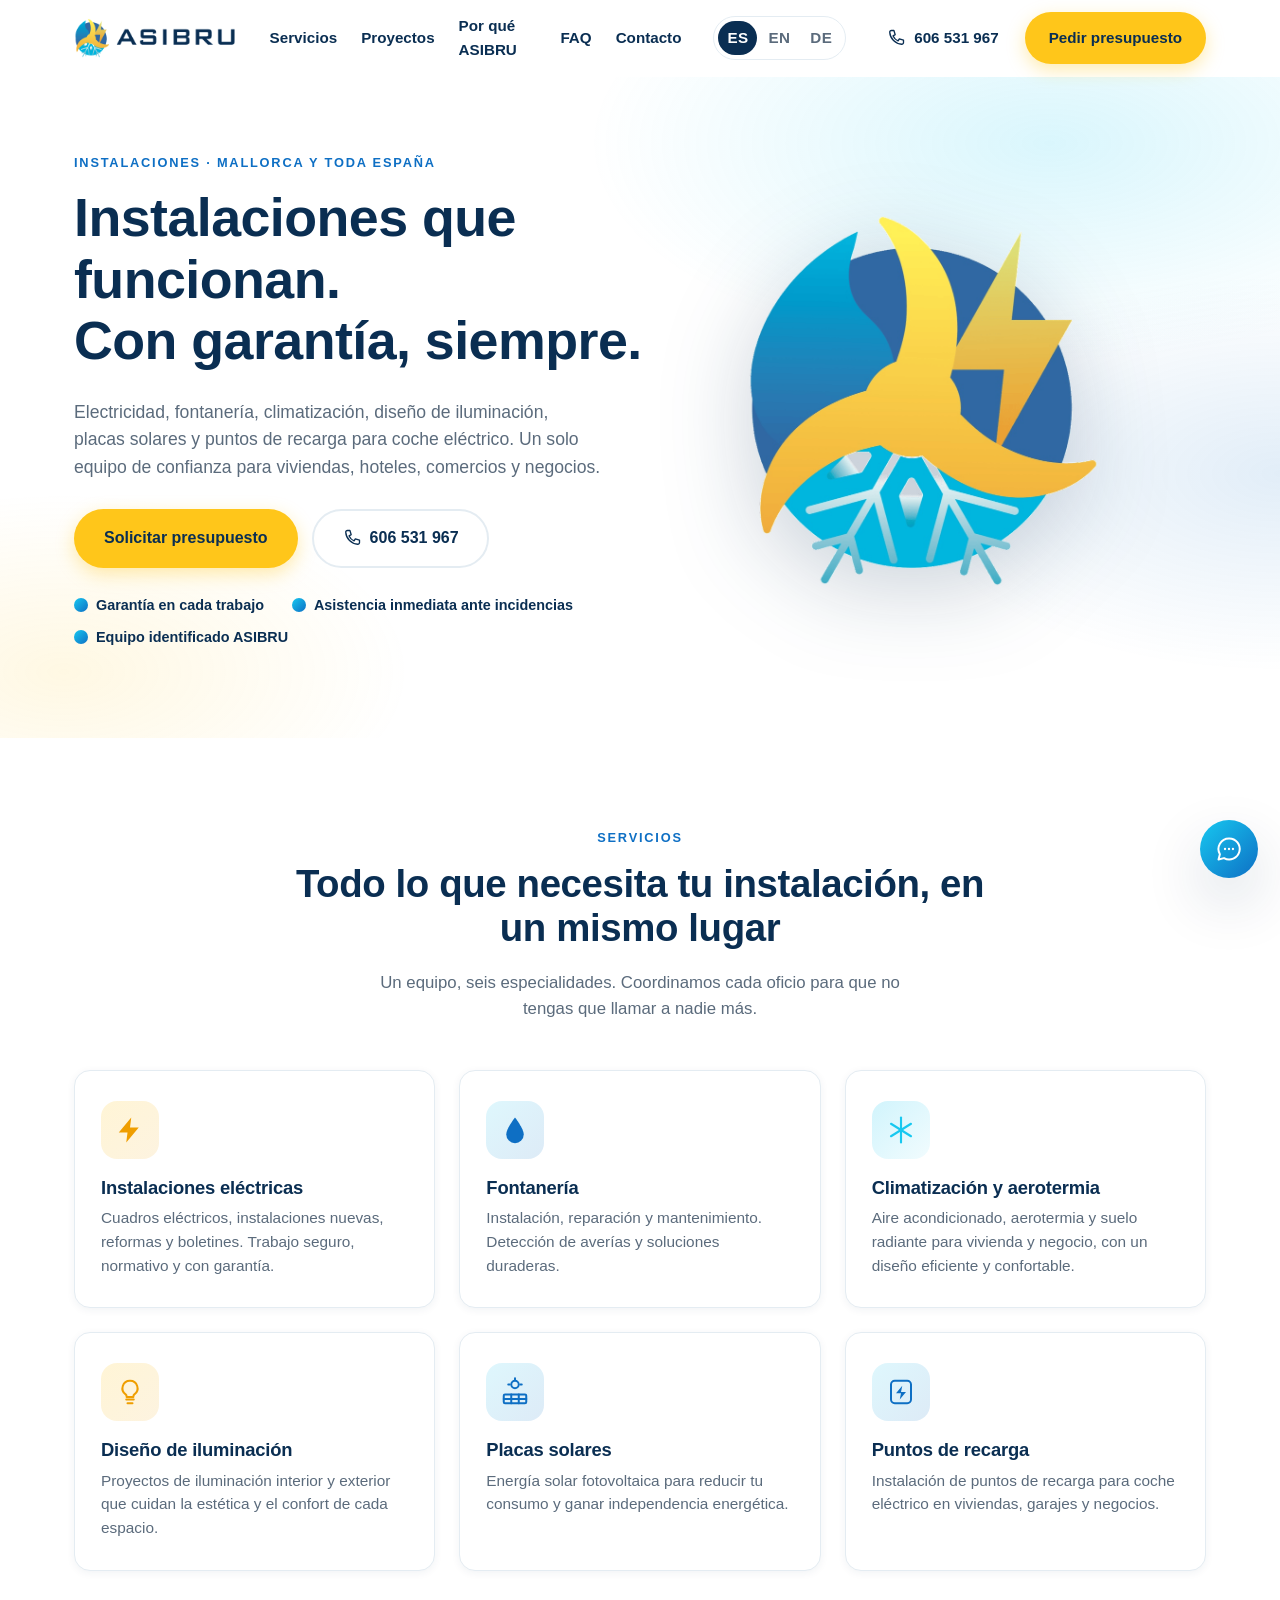
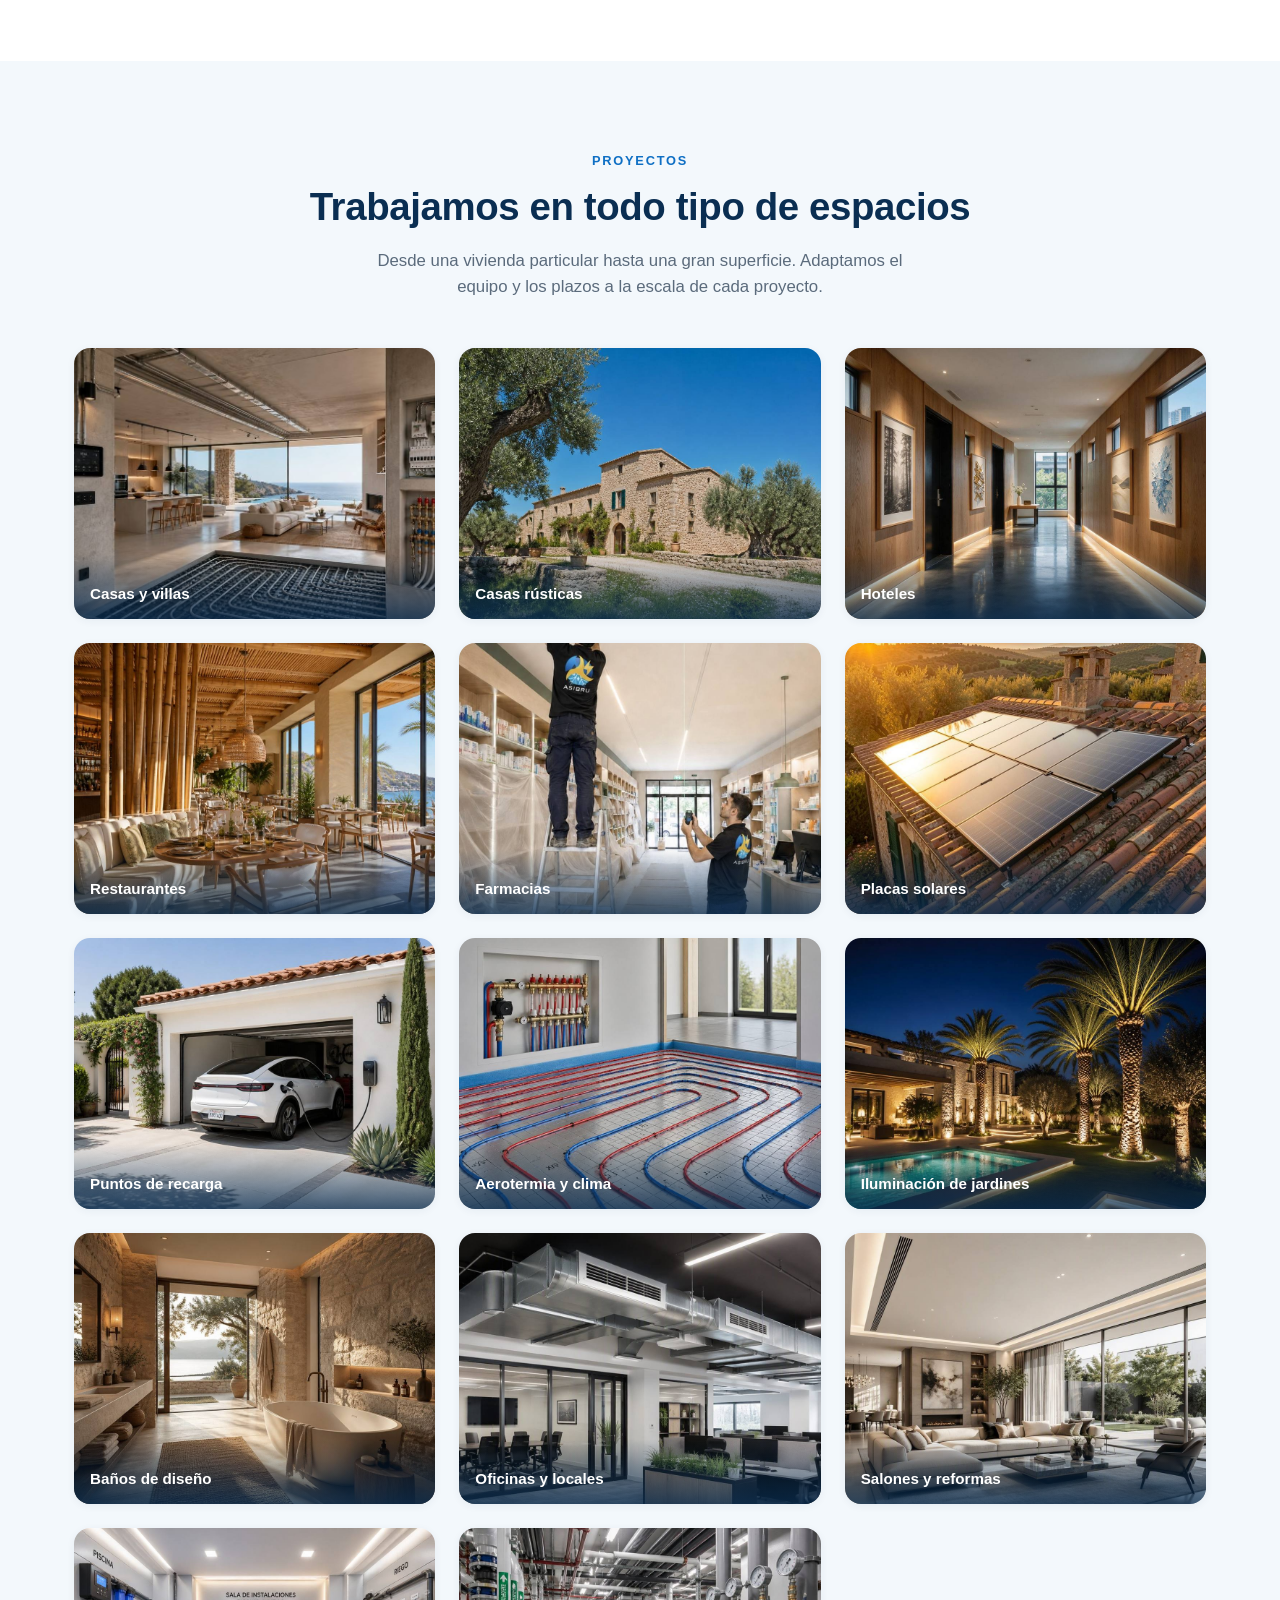
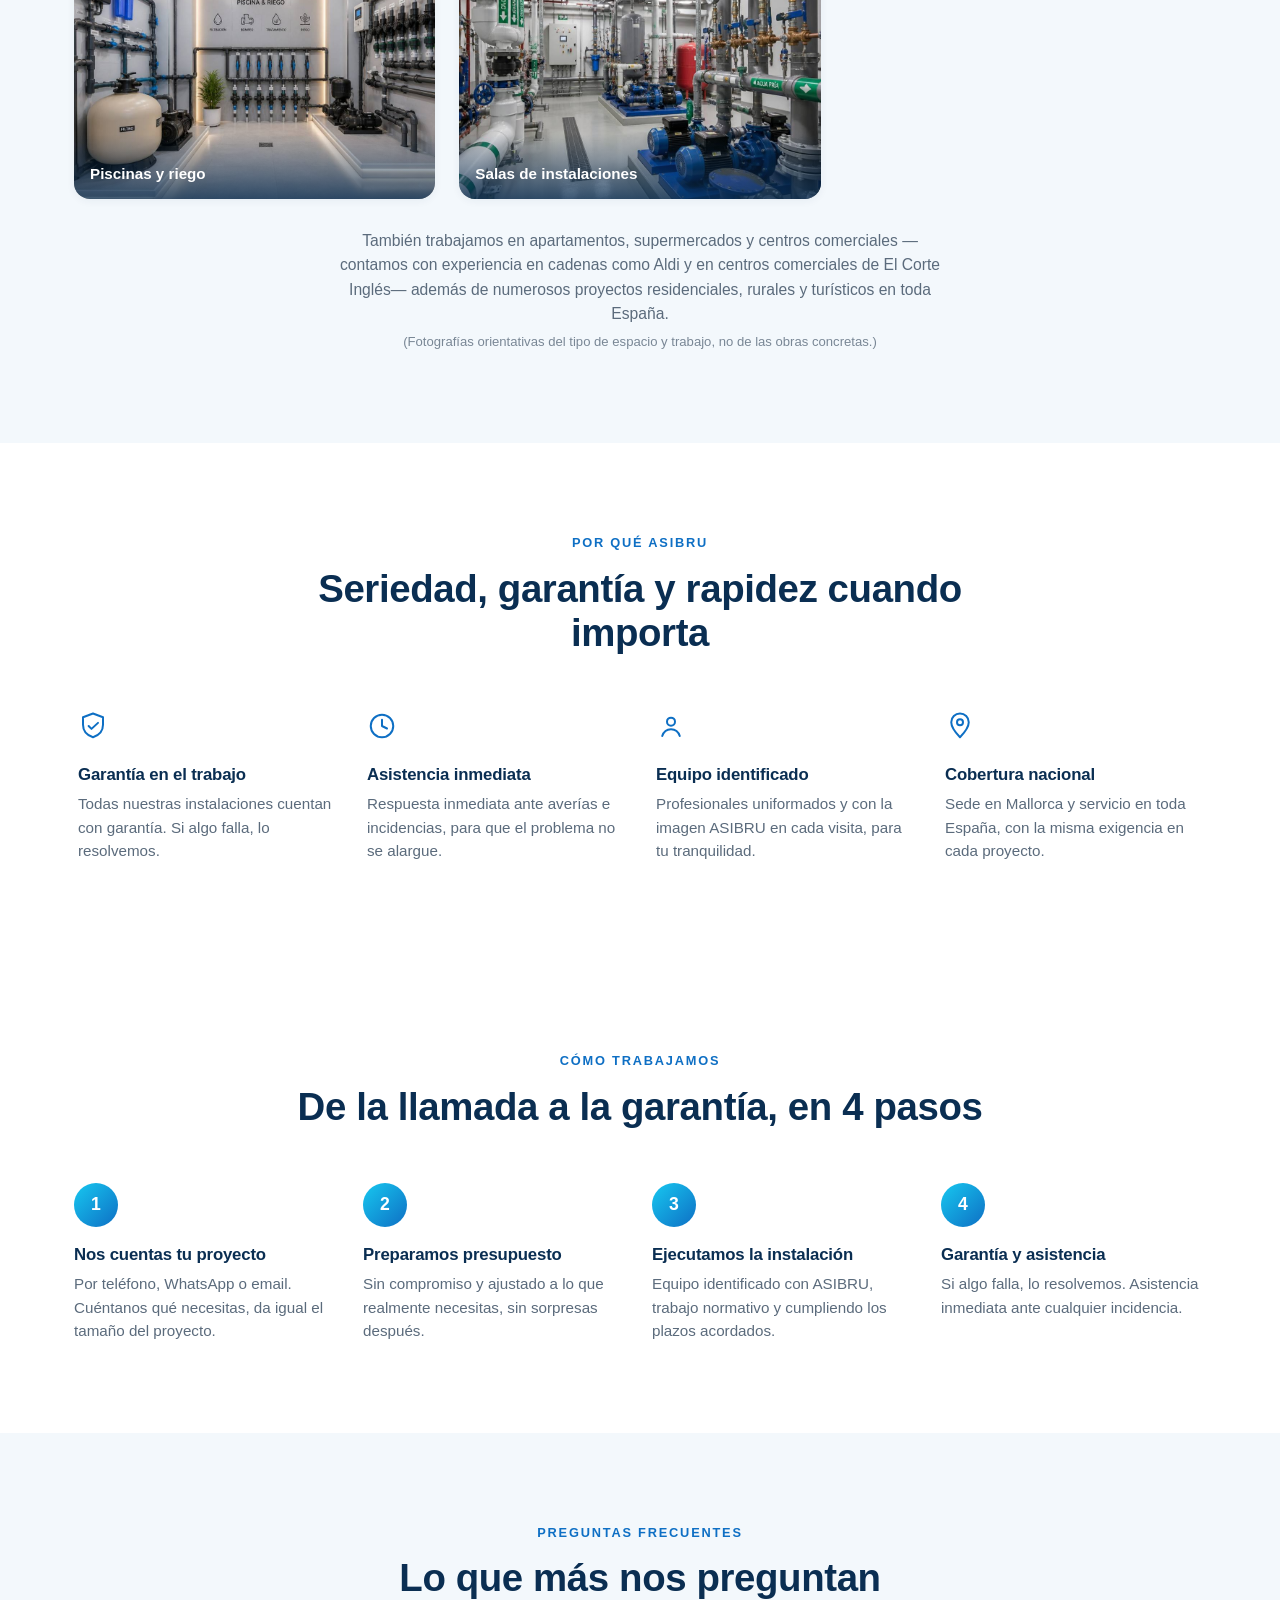
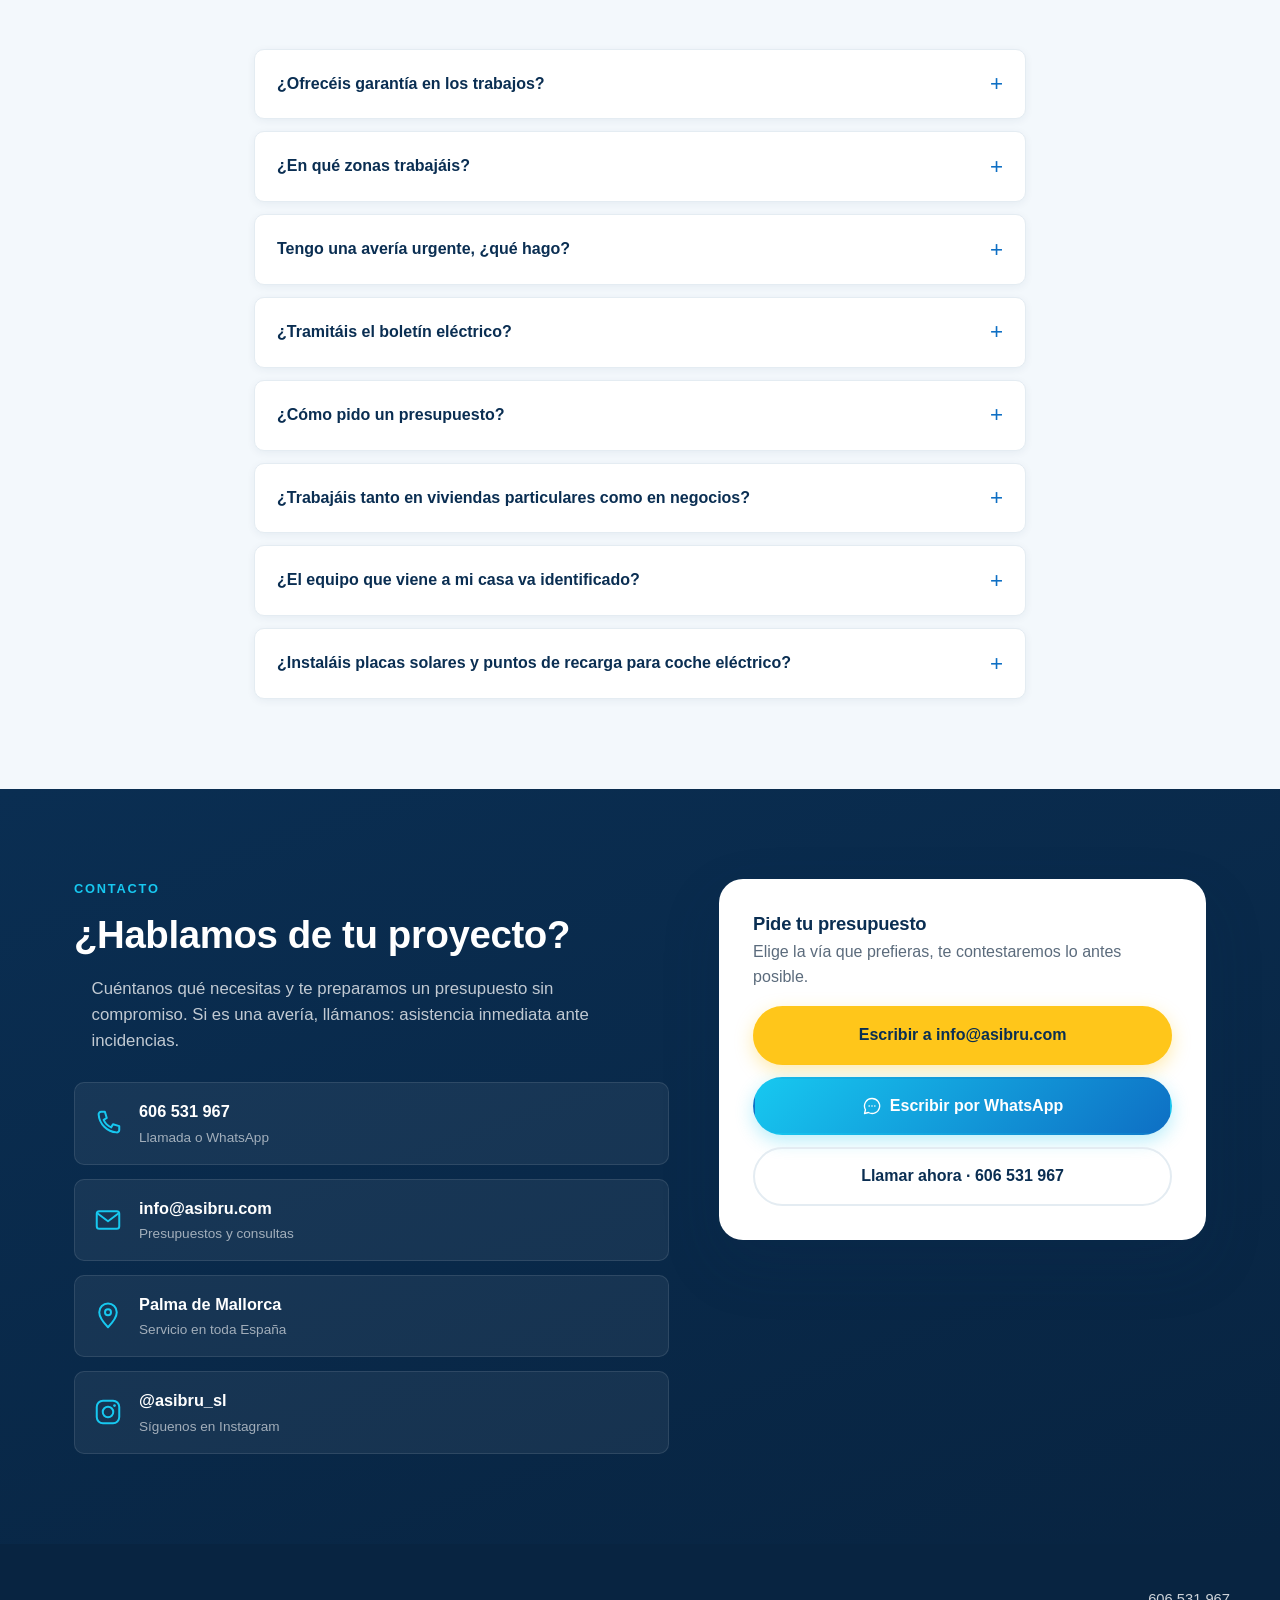
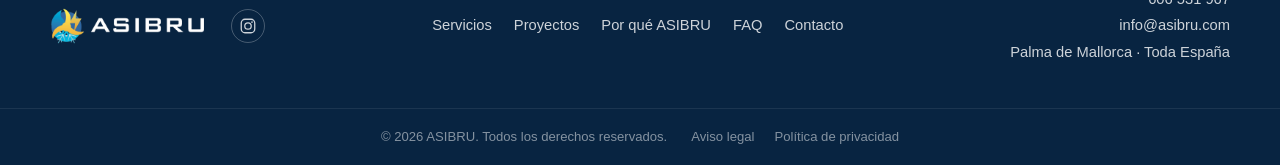
==== commit 29d0ac06: "Cambiar 'Villas de lujo' por 'Casas y villas' en Proyectos (ES/EN/DE)" ====
--- a/index.html
+++ b/index.html
@@ -240,7 +240,7 @@
       <div class="grid projects-grid reveal">
         <figure class="project-photo">
           <img src="/assets/img/proyectos/villas.jpg" alt="Villa de lujo con vistas al mar" loading="lazy" width="1200" height="671">
-          <figcaption>Villas de lujo</figcaption>
+          <figcaption>Casas y villas</figcaption>
         </figure>
         <figure class="project-photo">
           <img src="/assets/img/proyectos/casas-rusticas.jpg" alt="Casa rústica mallorquina" loading="lazy" width="1200" height="900">
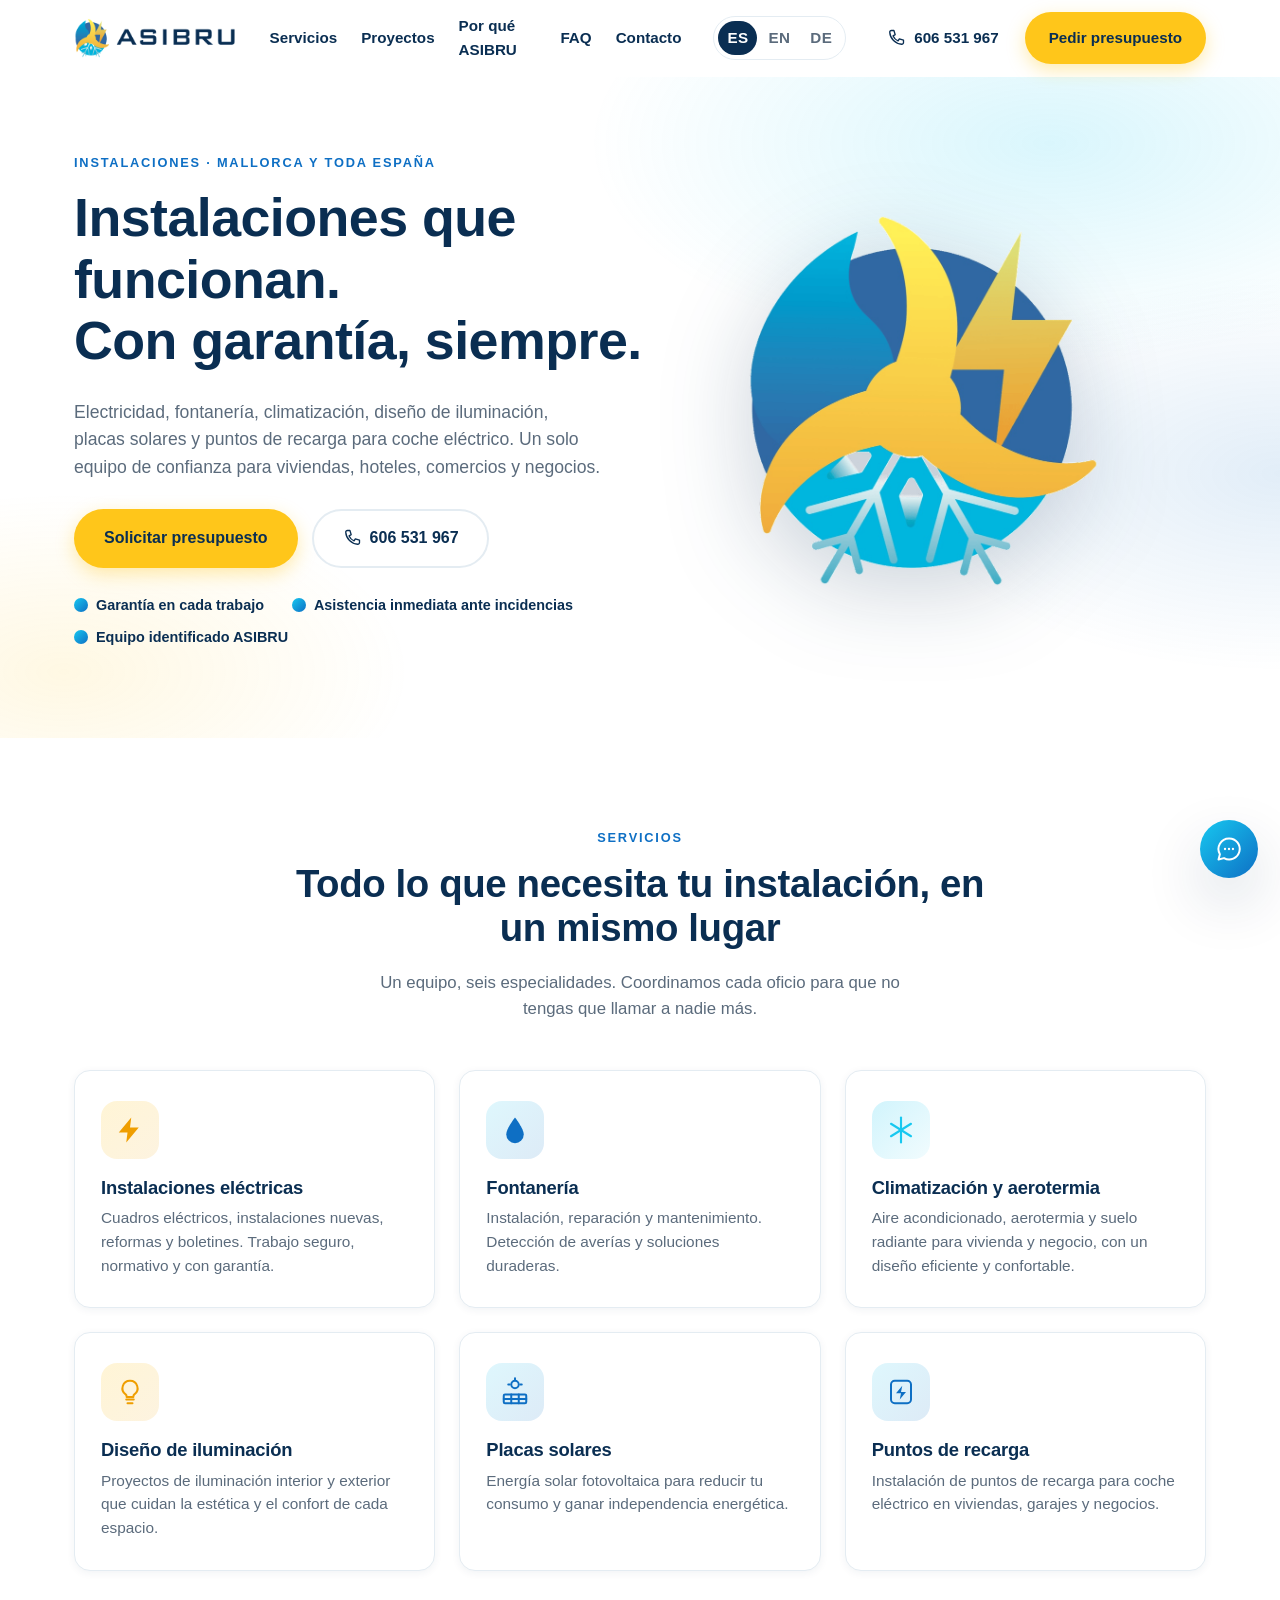
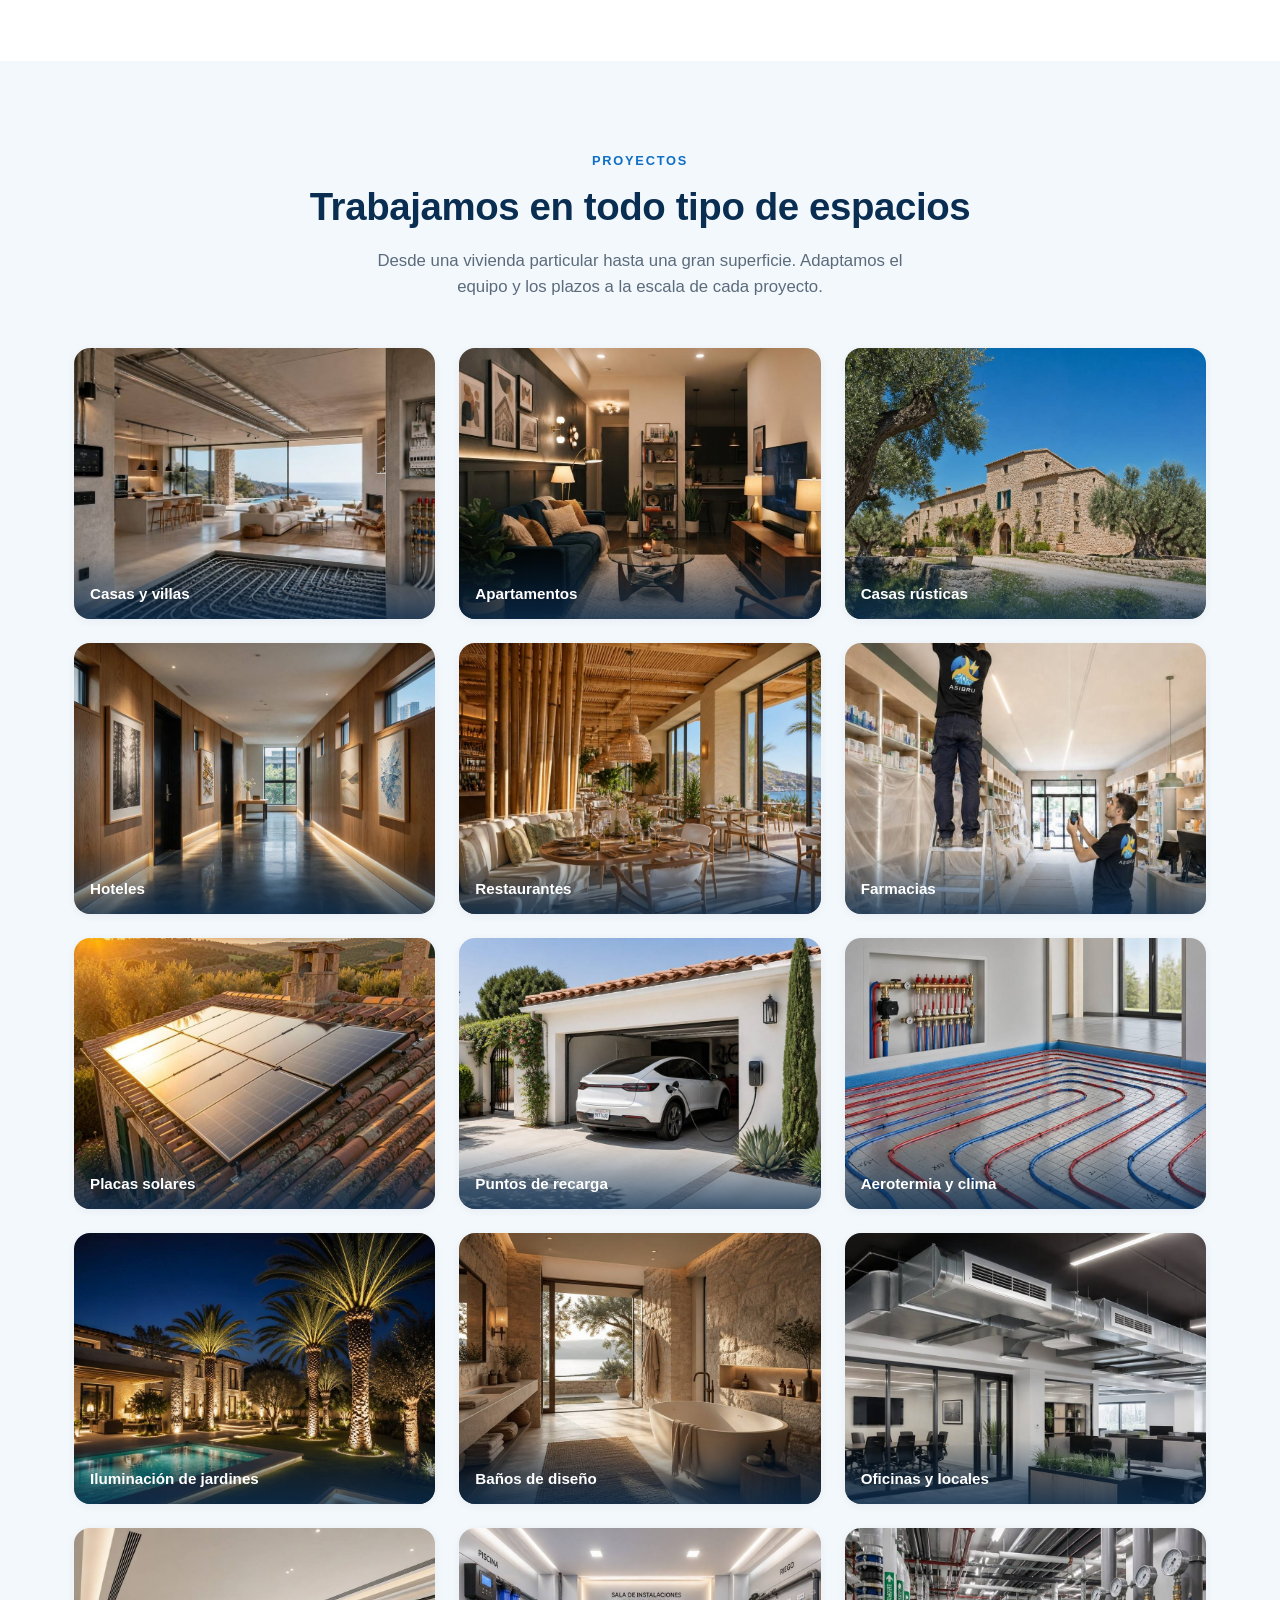
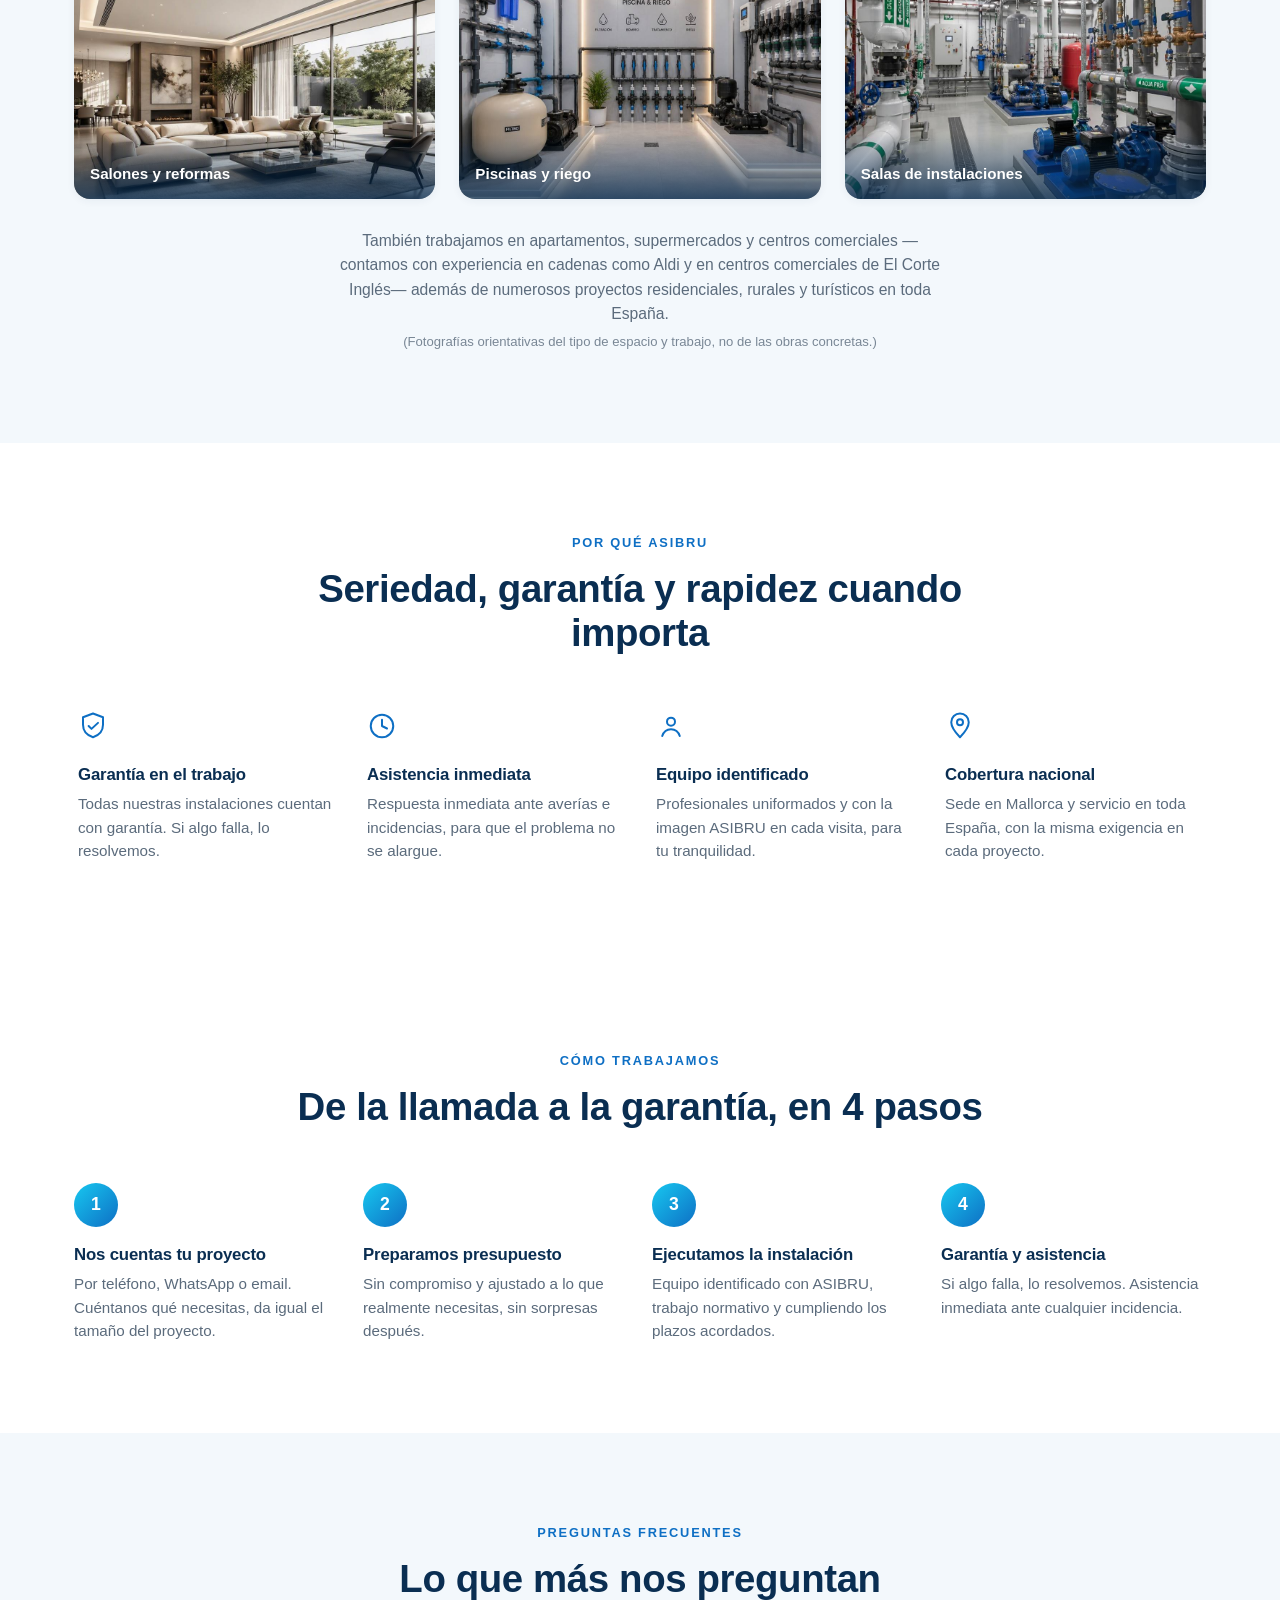
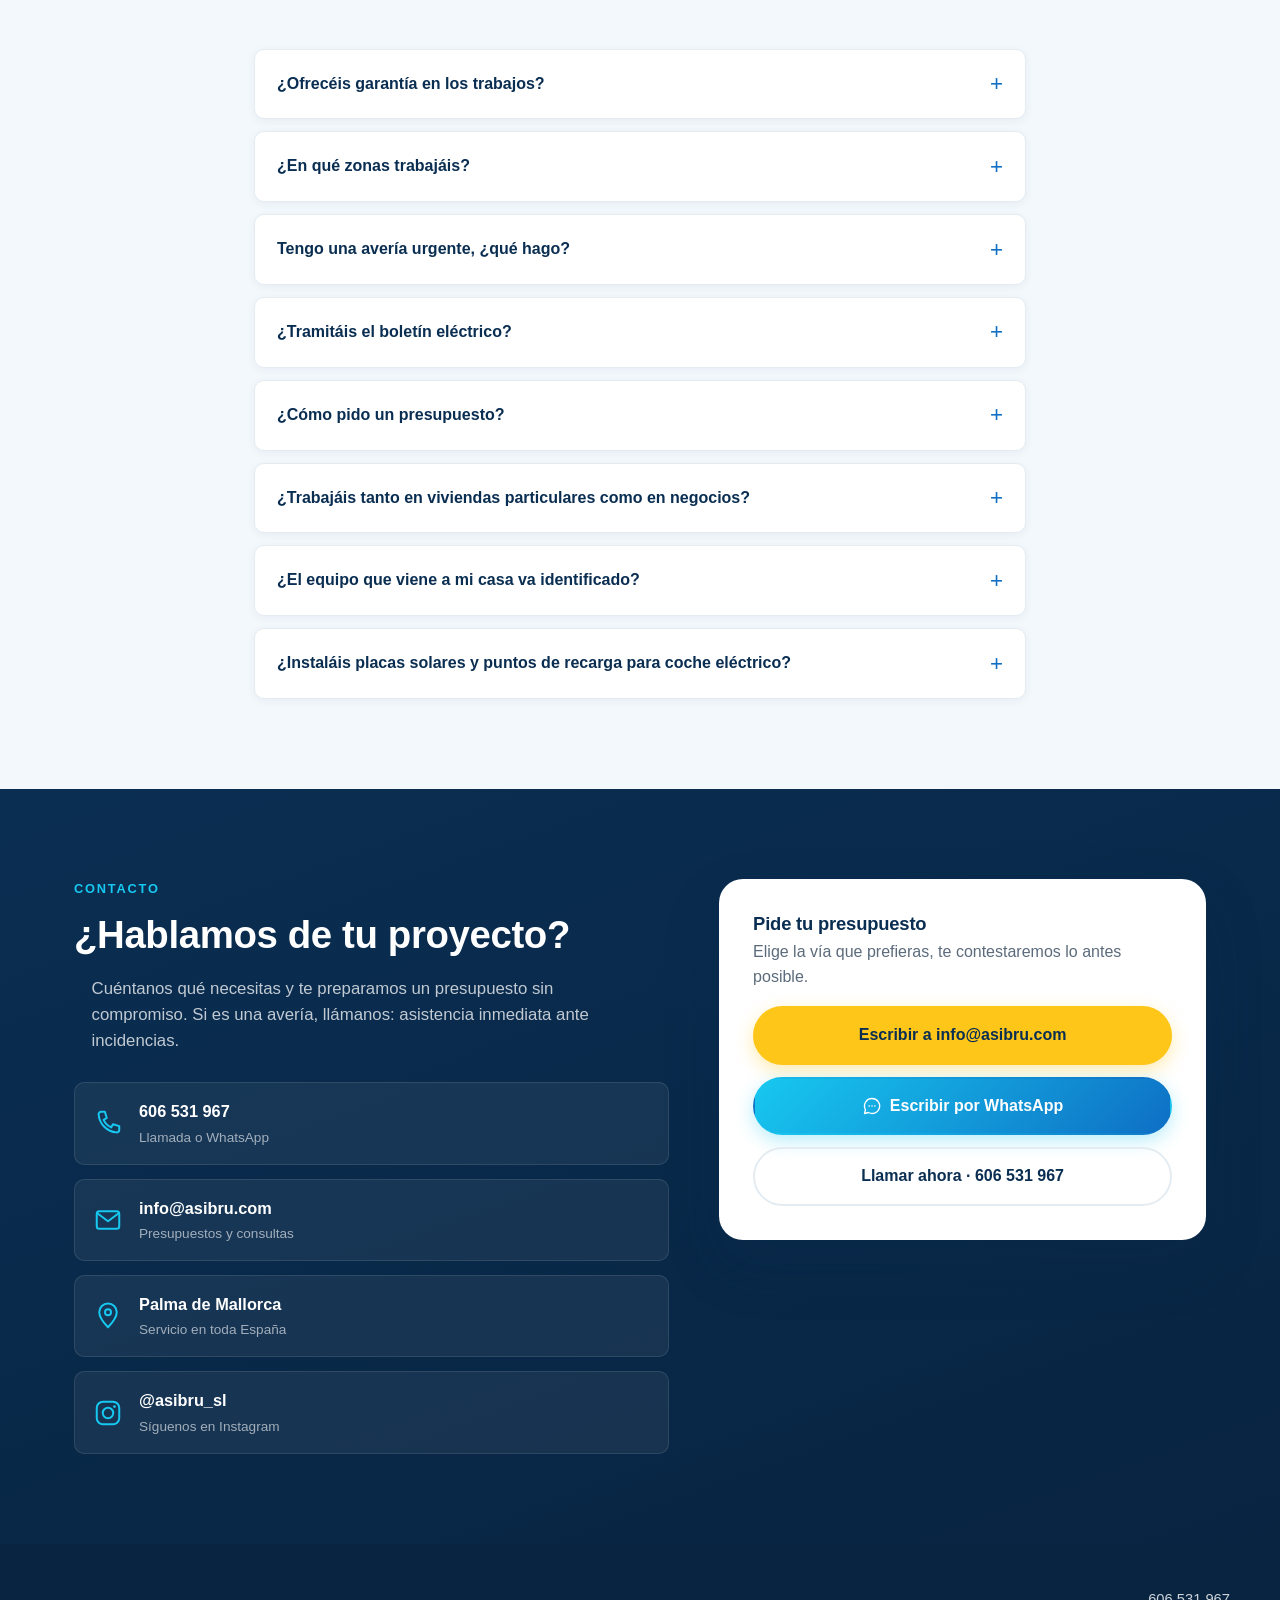
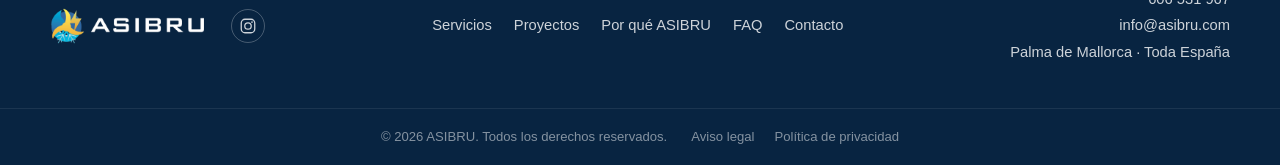
==== commit c07a52bf: "Añadir categoría Apartamentos a Proyectos (ES/EN/DE)" ====
--- a/index.html
+++ b/index.html
@@ -243,6 +243,10 @@
           <figcaption>Casas y villas</figcaption>
         </figure>
         <figure class="project-photo">
+          <img src="/assets/img/proyectos/apartamentos.jpg" alt="Apartamento moderno" loading="lazy" width="1000" height="1241">
+          <figcaption>Apartamentos</figcaption>
+        </figure>
+        <figure class="project-photo">
           <img src="/assets/img/proyectos/casas-rusticas.jpg" alt="Casa rústica mallorquina" loading="lazy" width="1200" height="900">
           <figcaption>Casas rústicas</figcaption>
         </figure>
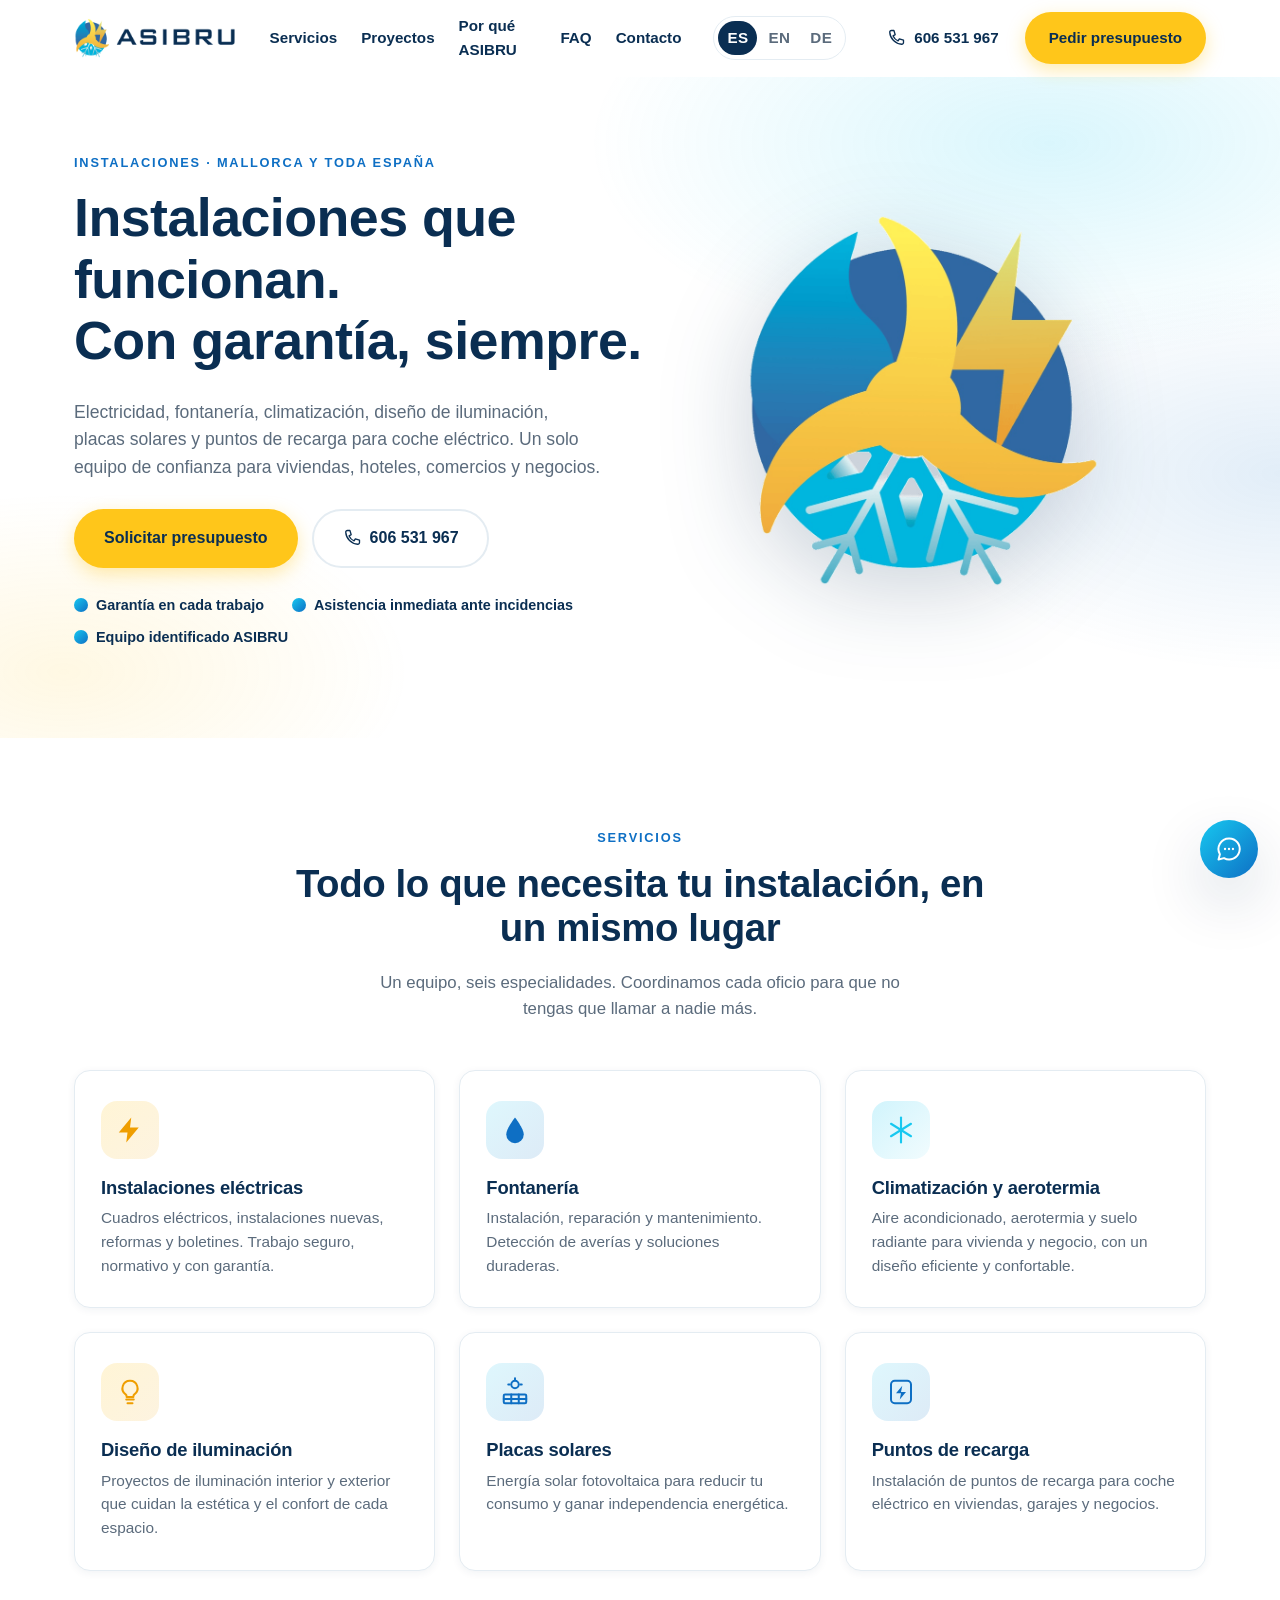
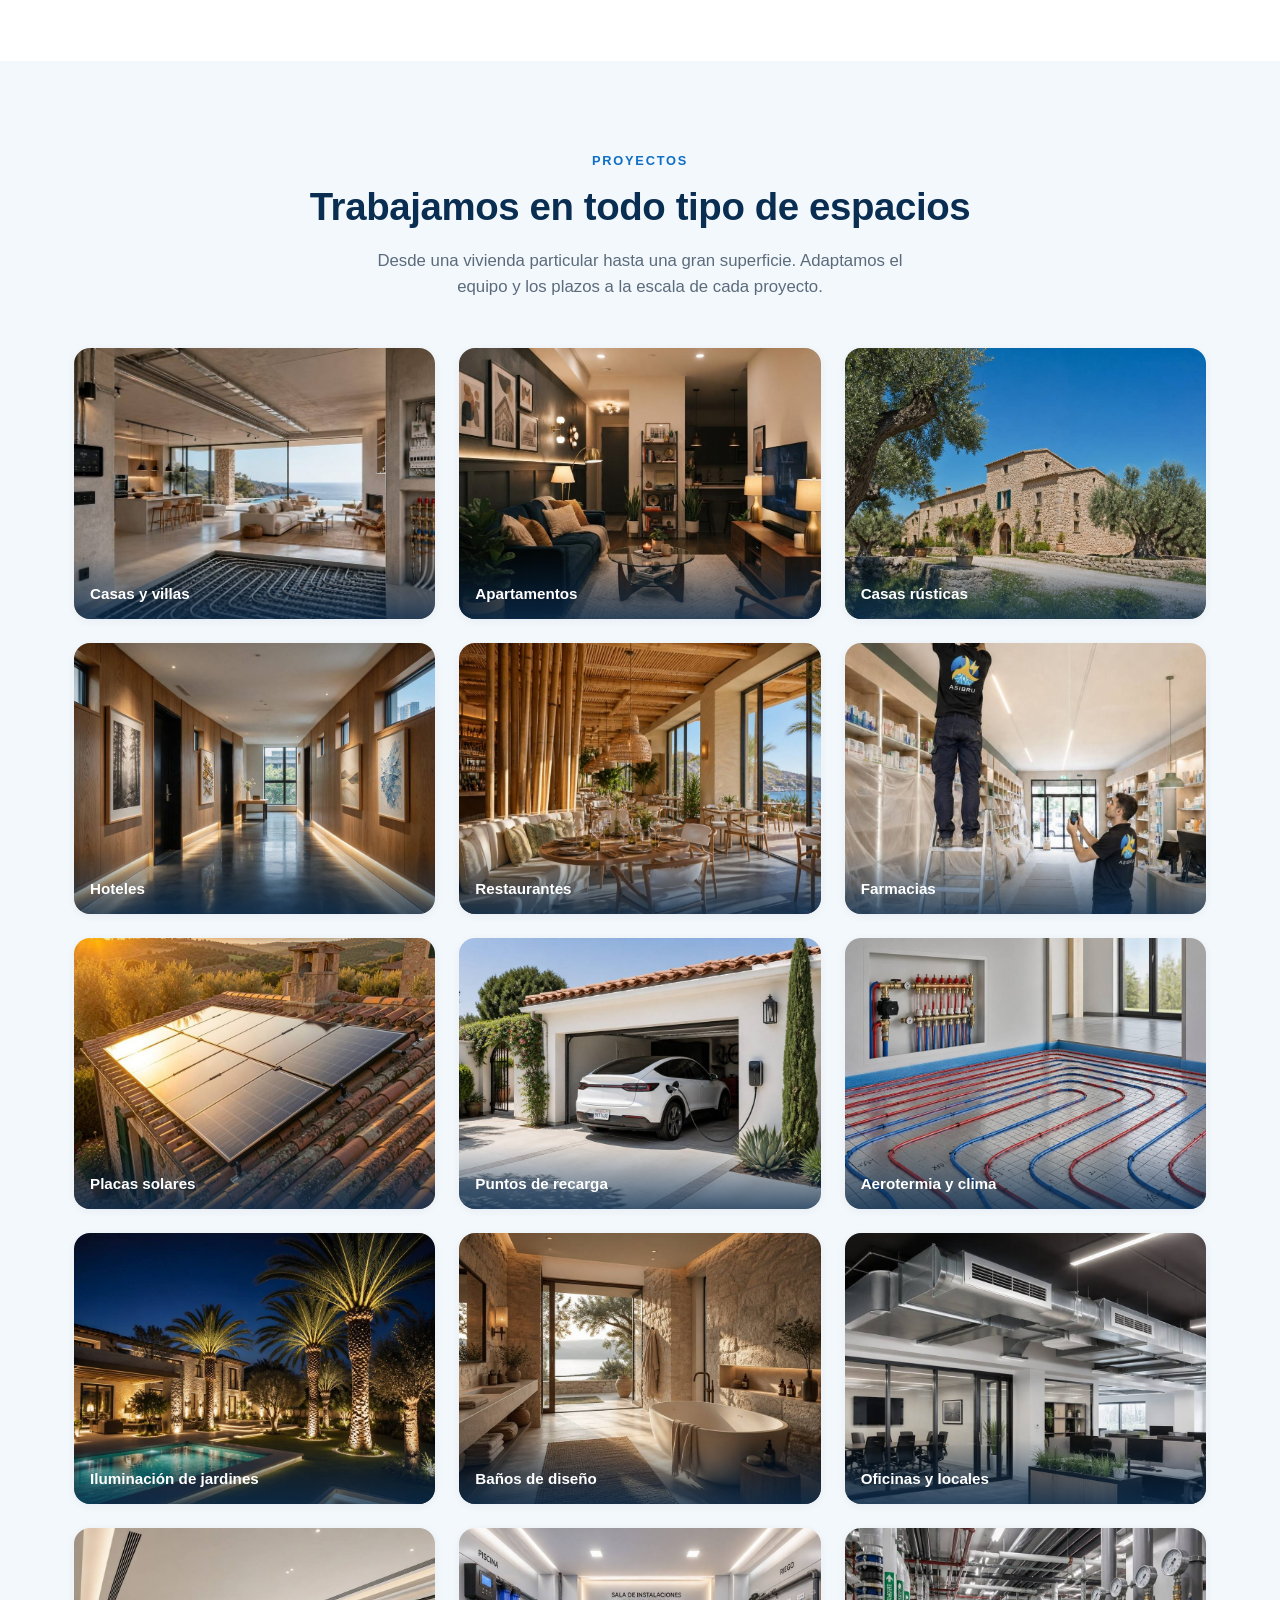
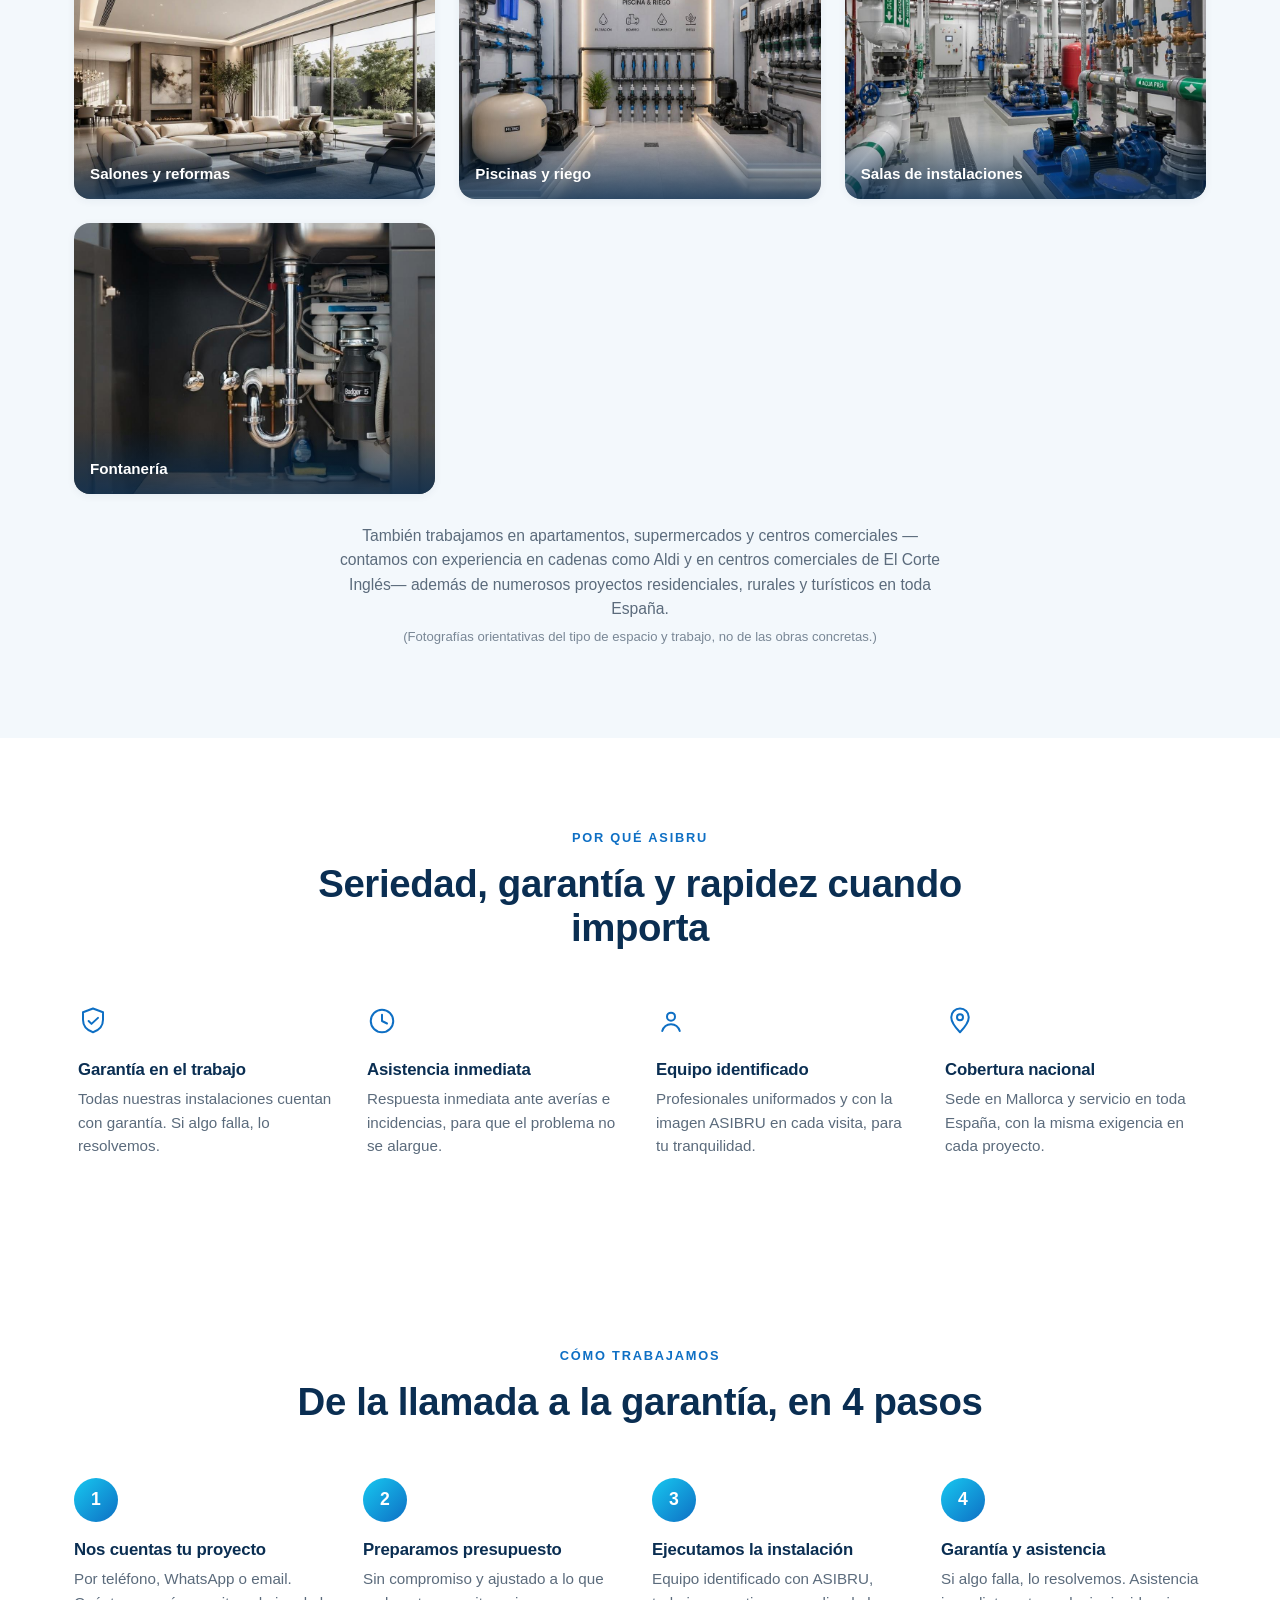
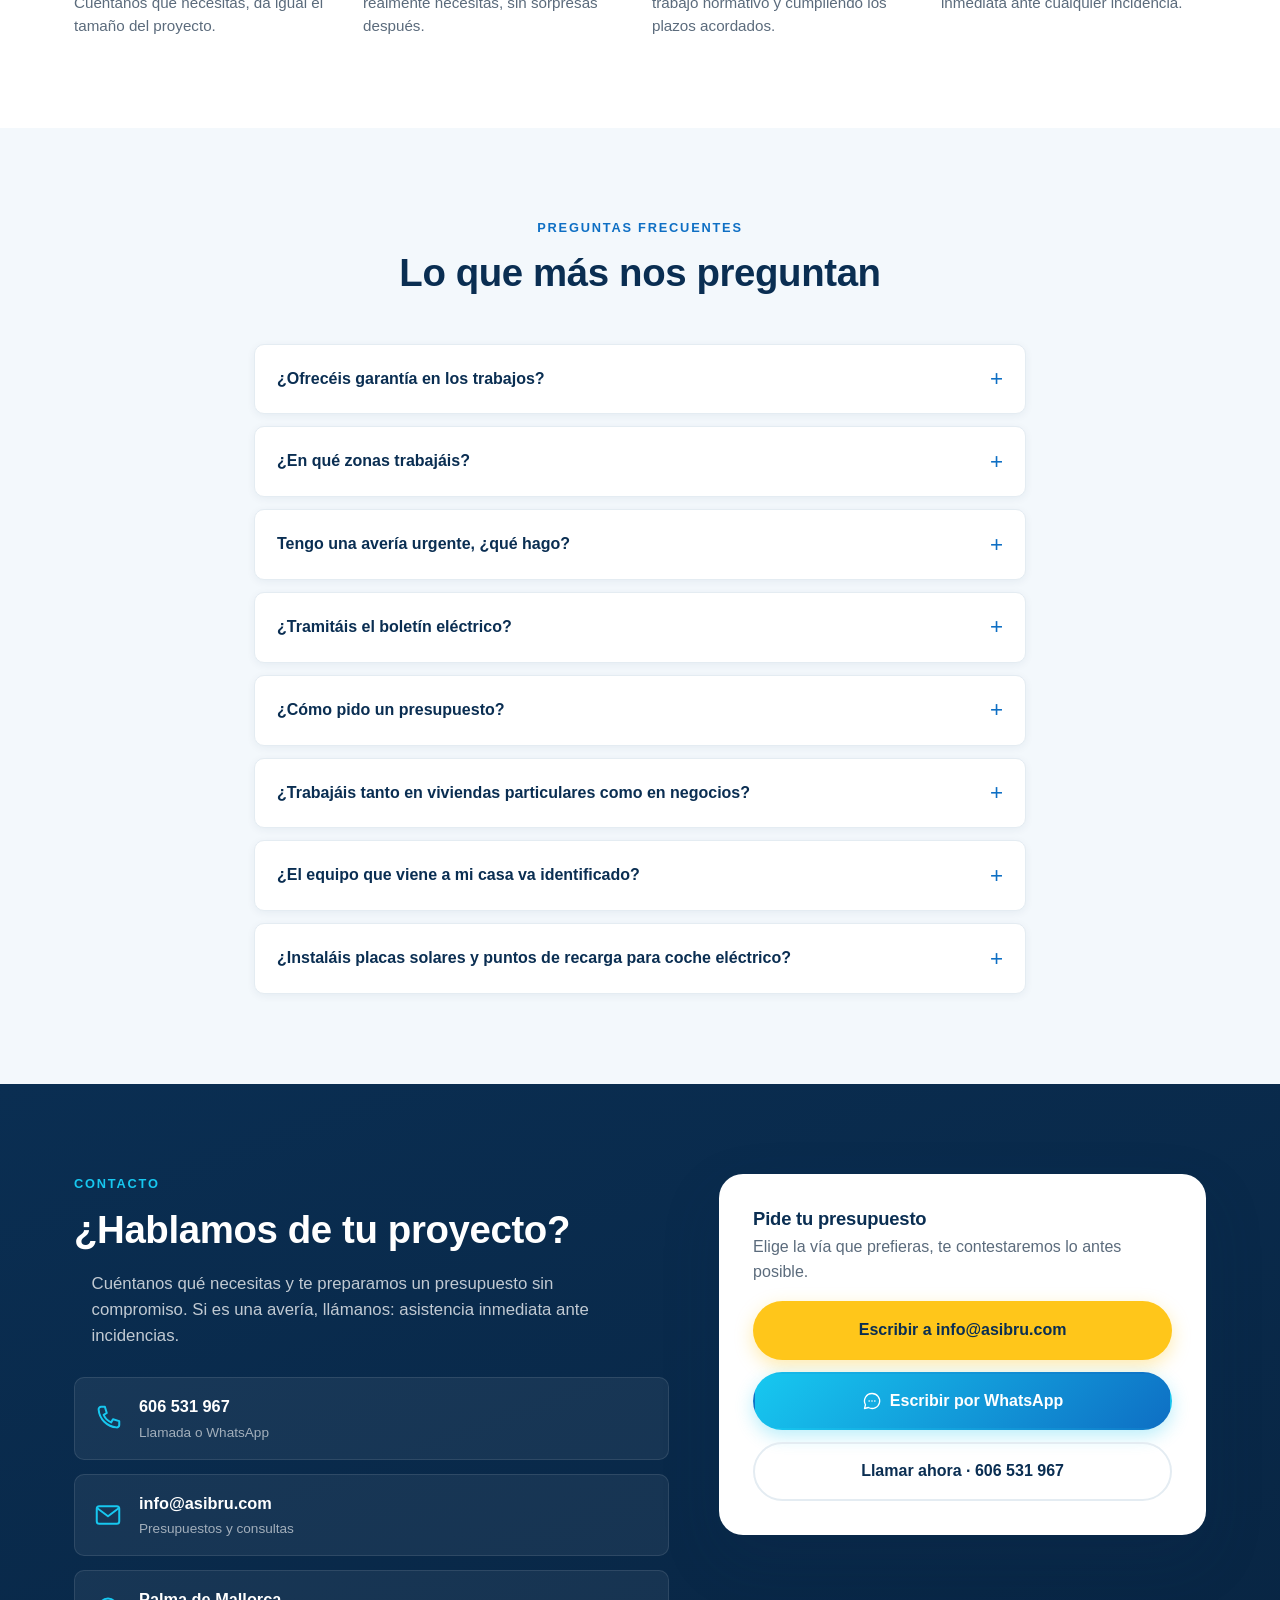
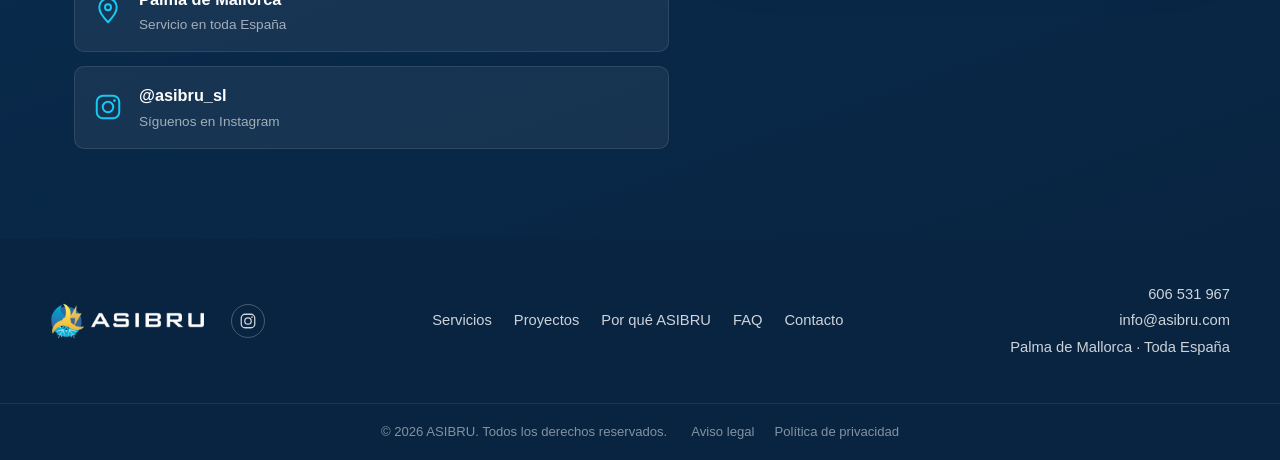
==== commit 40ae767d: "Añadir categoría Fontanería a Proyectos (ES/EN/DE)" ====
--- a/index.html
+++ b/index.html
@@ -298,6 +298,10 @@
           <img src="/assets/img/proyectos/sala-maquinas.jpg" alt="Sala de máquinas de fontanería" loading="lazy" width="1200" height="1200">
           <figcaption>Salas de instalaciones</figcaption>
         </figure>
+        <figure class="project-photo">
+          <img src="/assets/img/proyectos/fontaneria.jpg" alt="Instalación de fontanería bajo fregadero" loading="lazy" width="1000" height="1241">
+          <figcaption>Fontanería</figcaption>
+        </figure>
       </div>
 
       <p class="projects-note reveal">
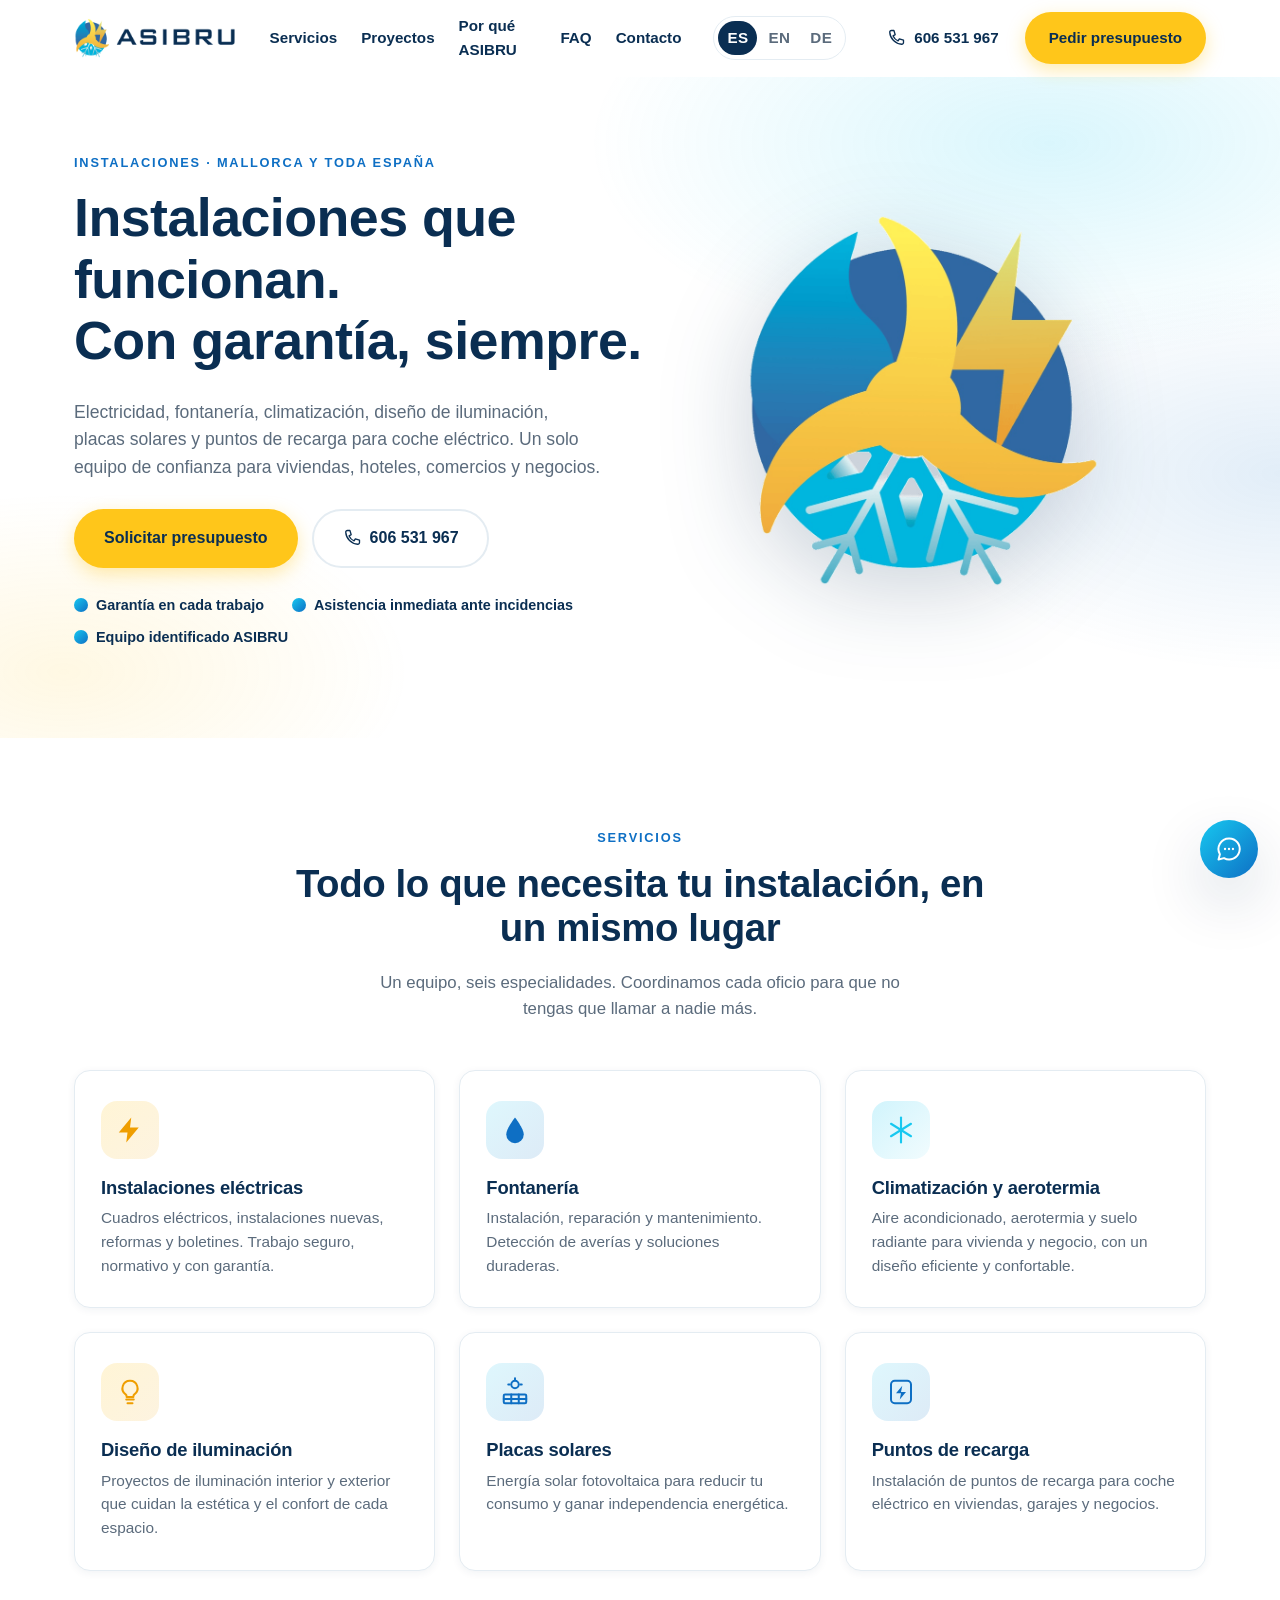
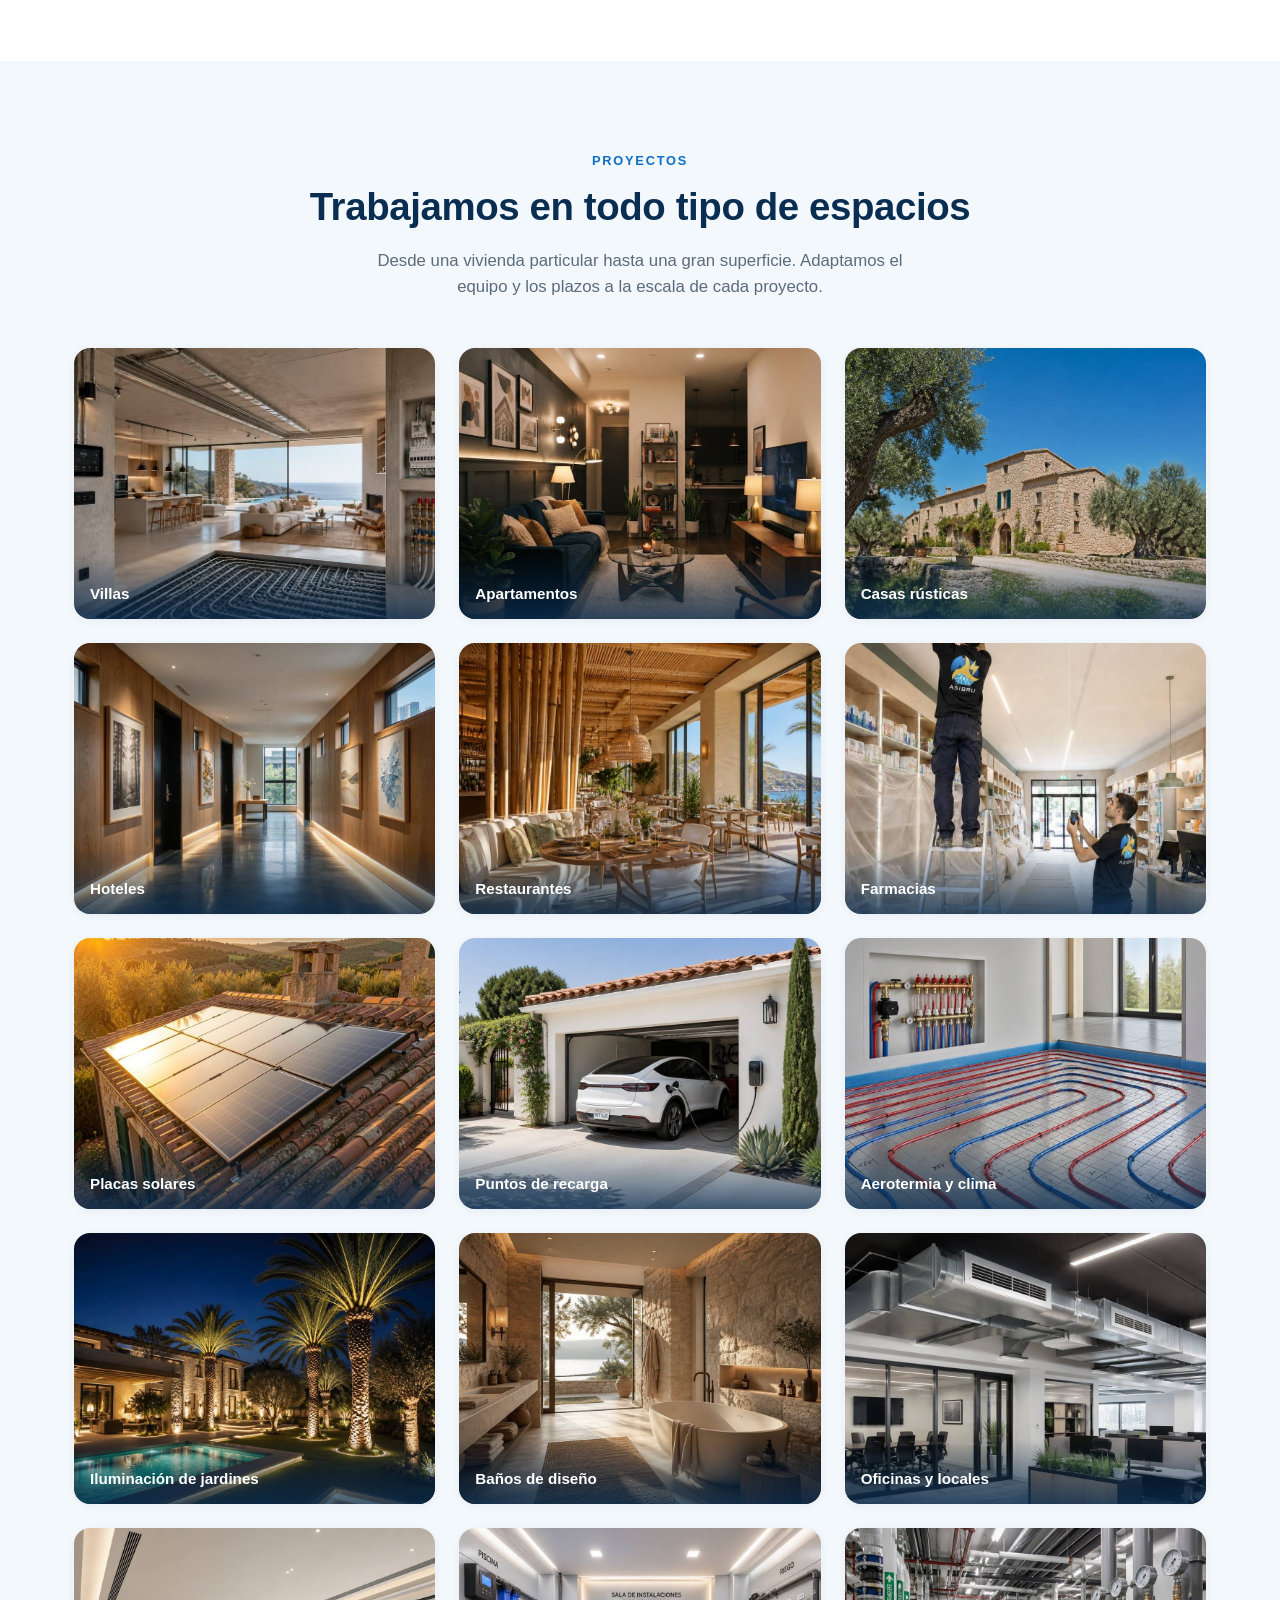
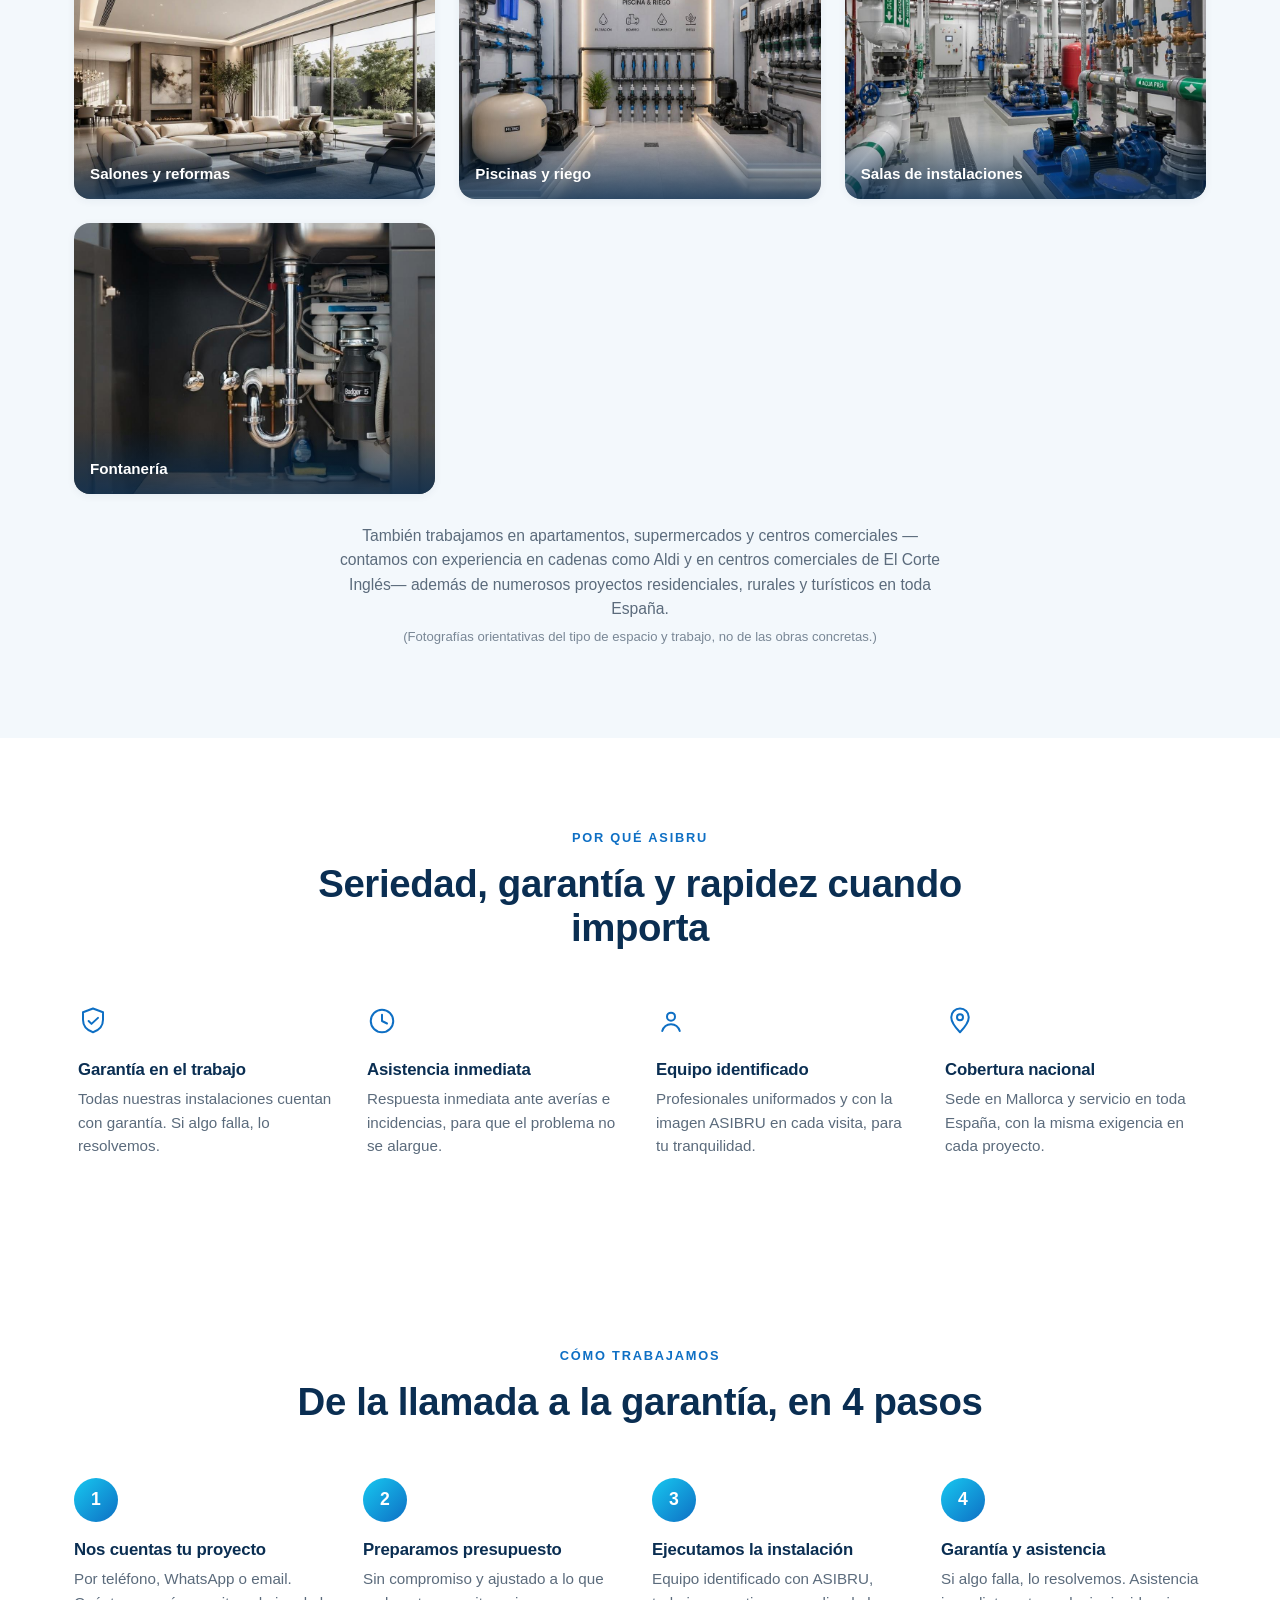
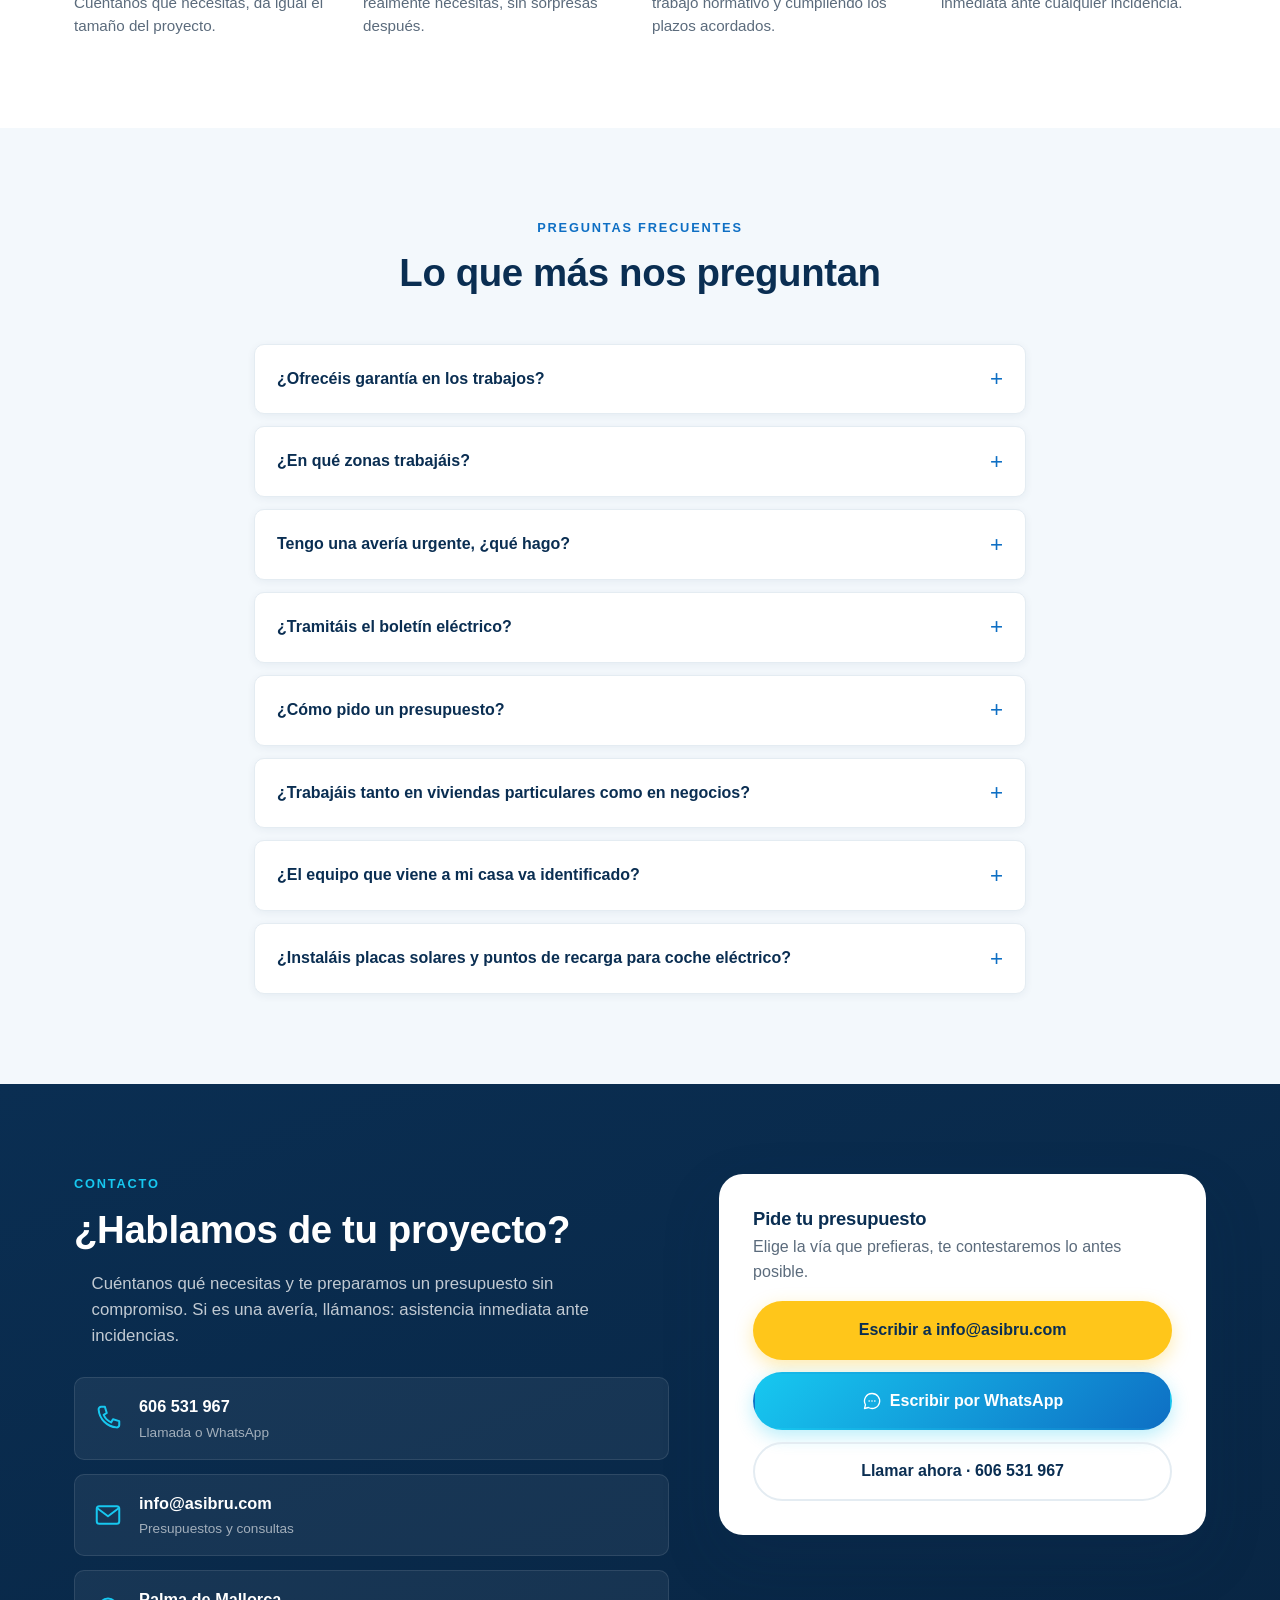
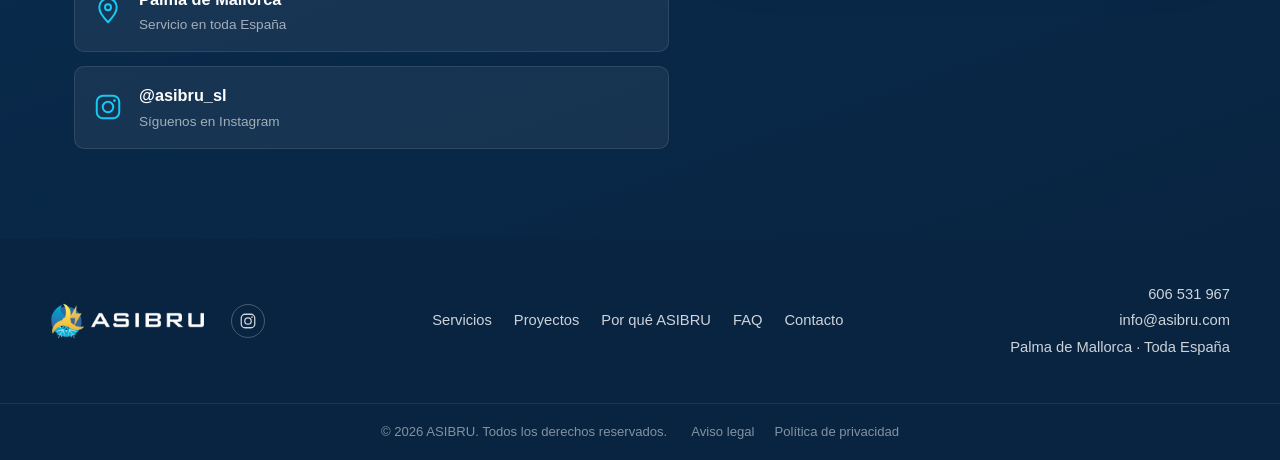
==== commit 002b4fa6: "Simplificar 'Casas y villas' a 'Villas' en Proyectos (ES/EN/DE)" ====
--- a/index.html
+++ b/index.html
@@ -240,7 +240,7 @@
       <div class="grid projects-grid reveal">
         <figure class="project-photo">
           <img src="/assets/img/proyectos/villas.jpg" alt="Villa de lujo con vistas al mar" loading="lazy" width="1200" height="671">
-          <figcaption>Casas y villas</figcaption>
+          <figcaption>Villas</figcaption>
         </figure>
         <figure class="project-photo">
           <img src="/assets/img/proyectos/apartamentos.jpg" alt="Apartamento moderno" loading="lazy" width="1000" height="1241">
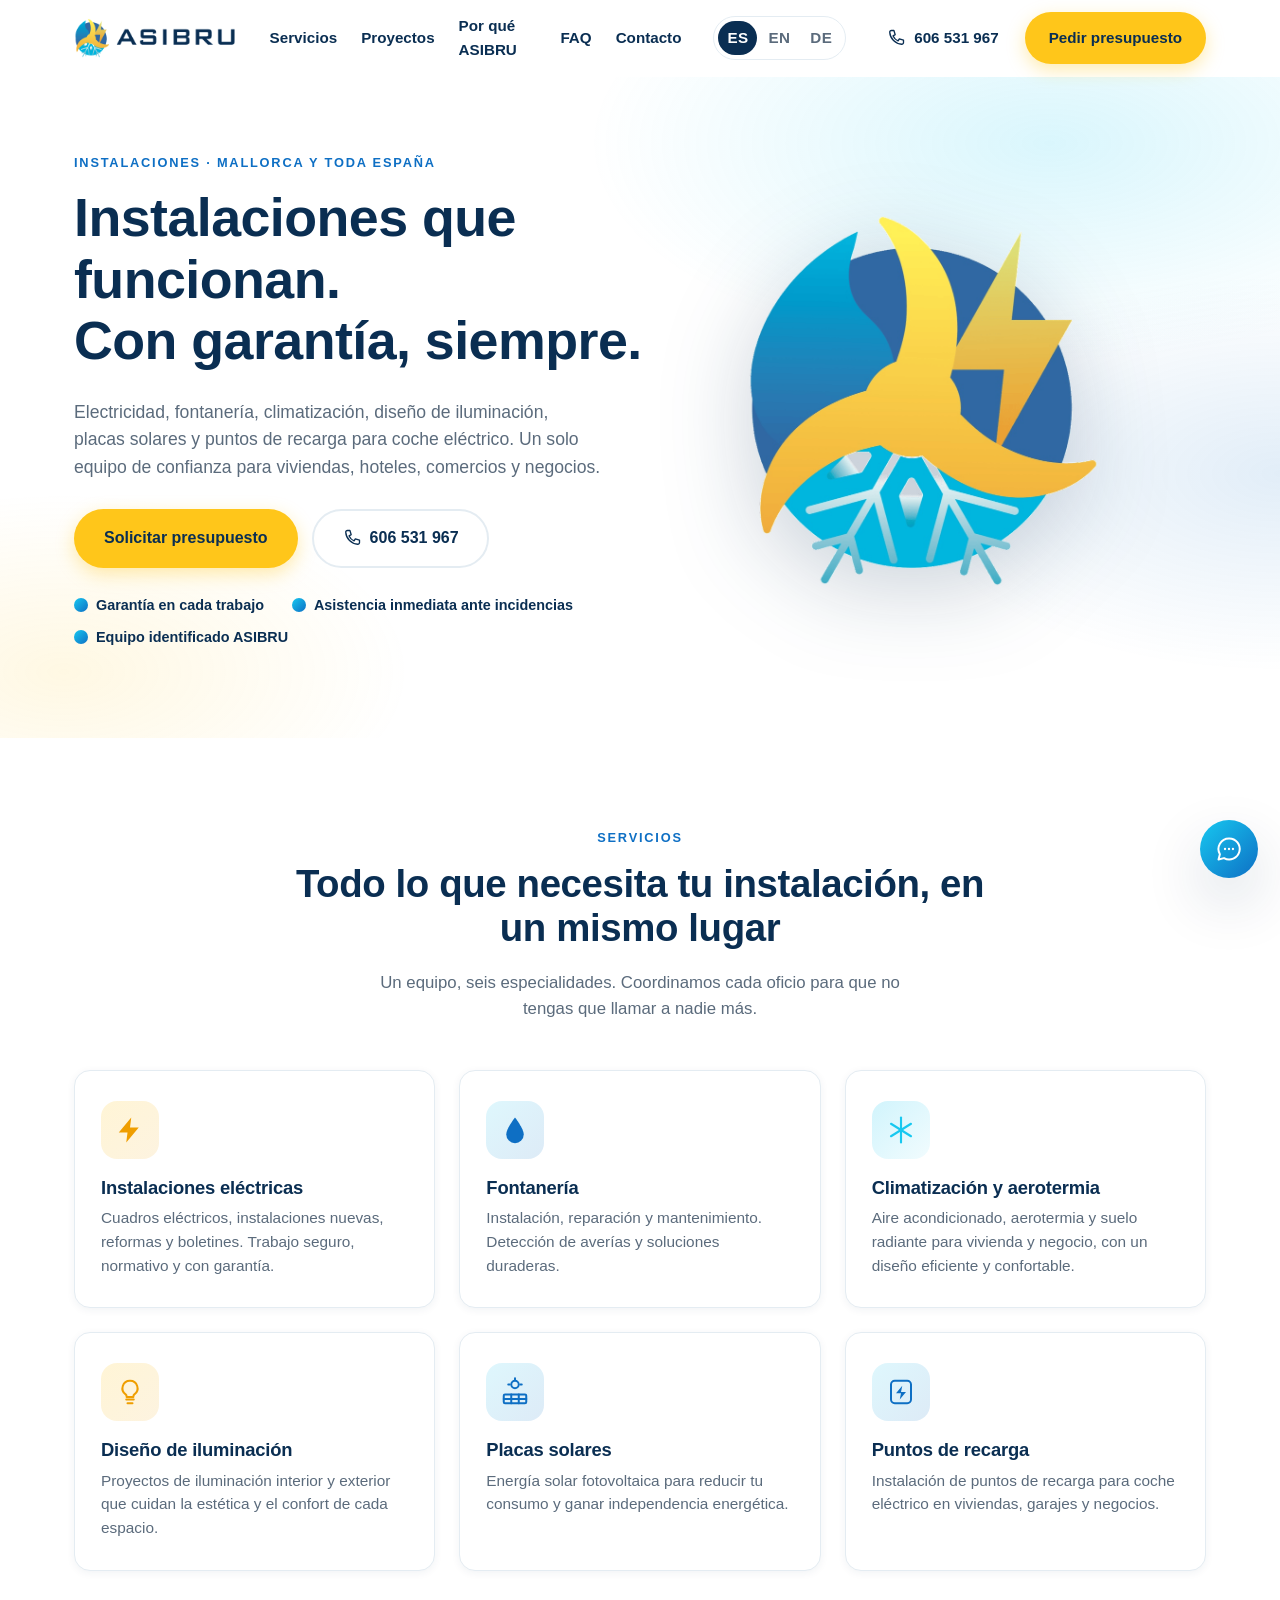
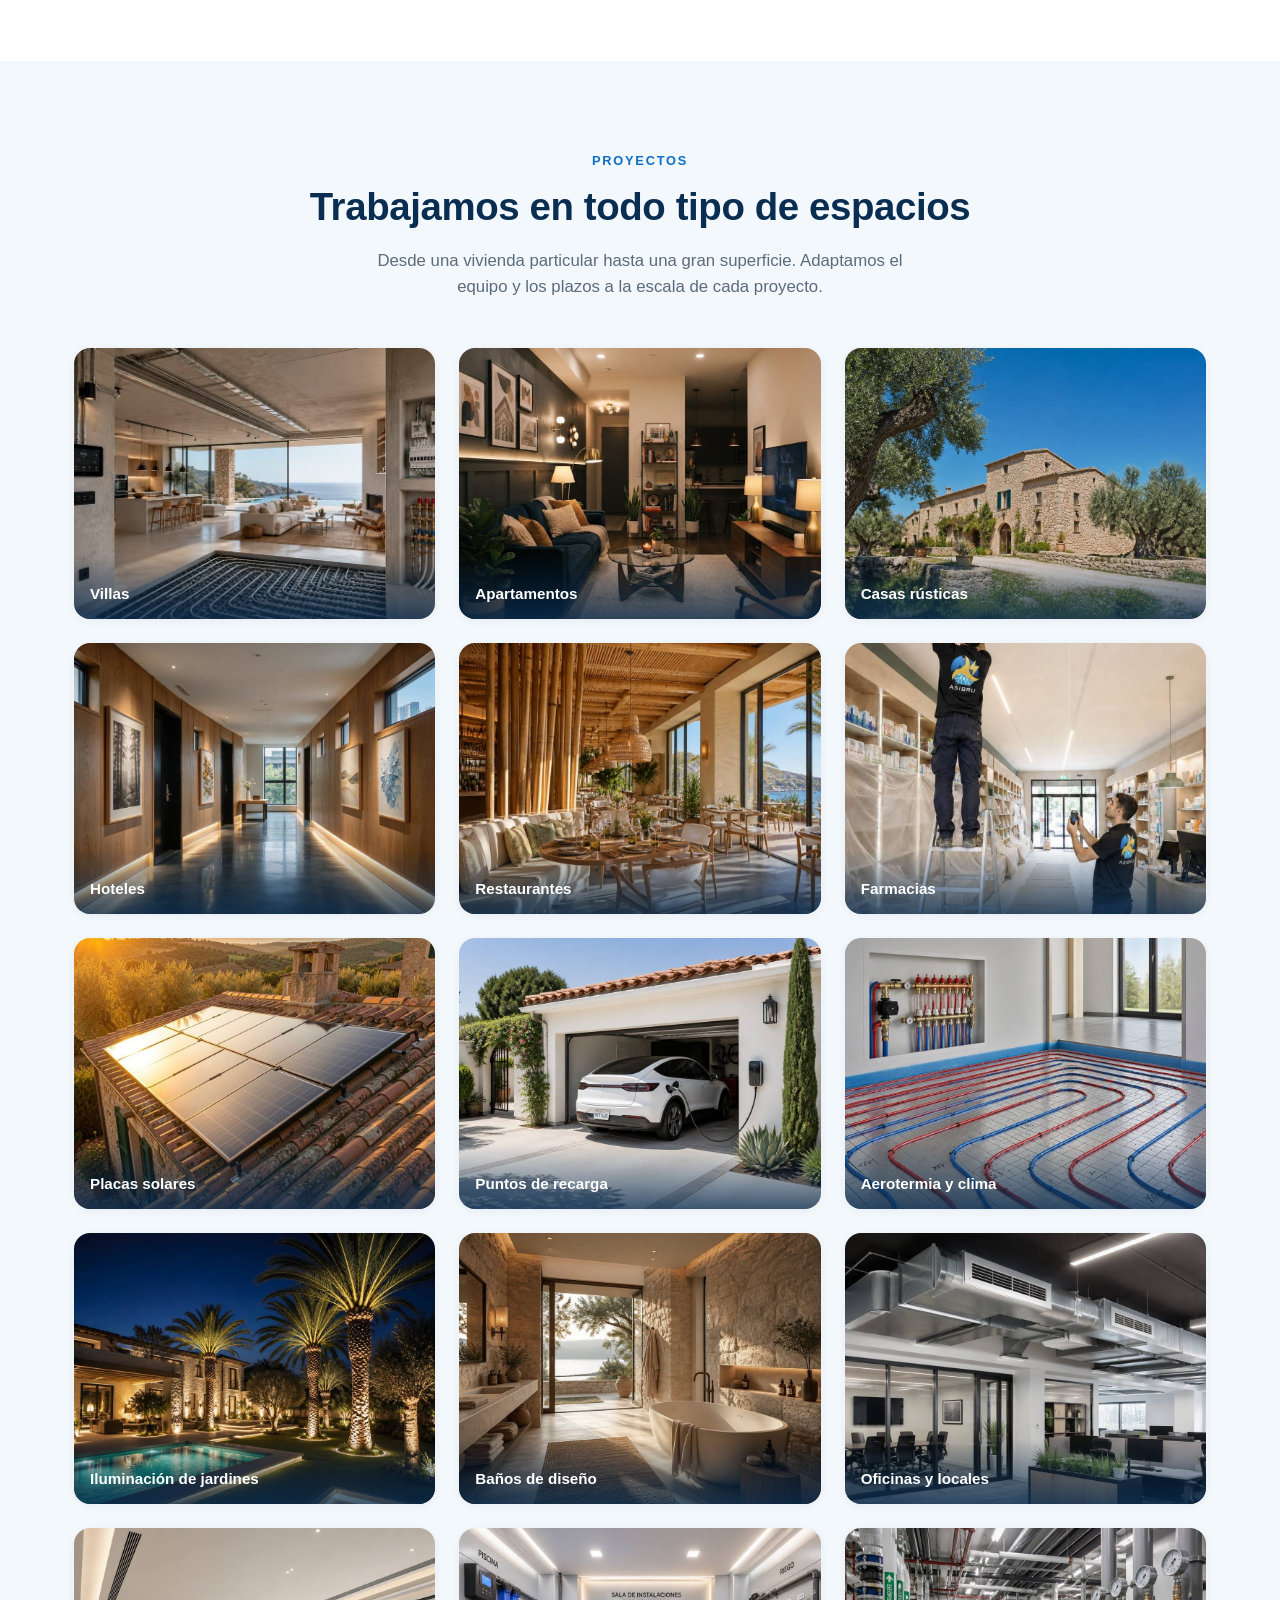
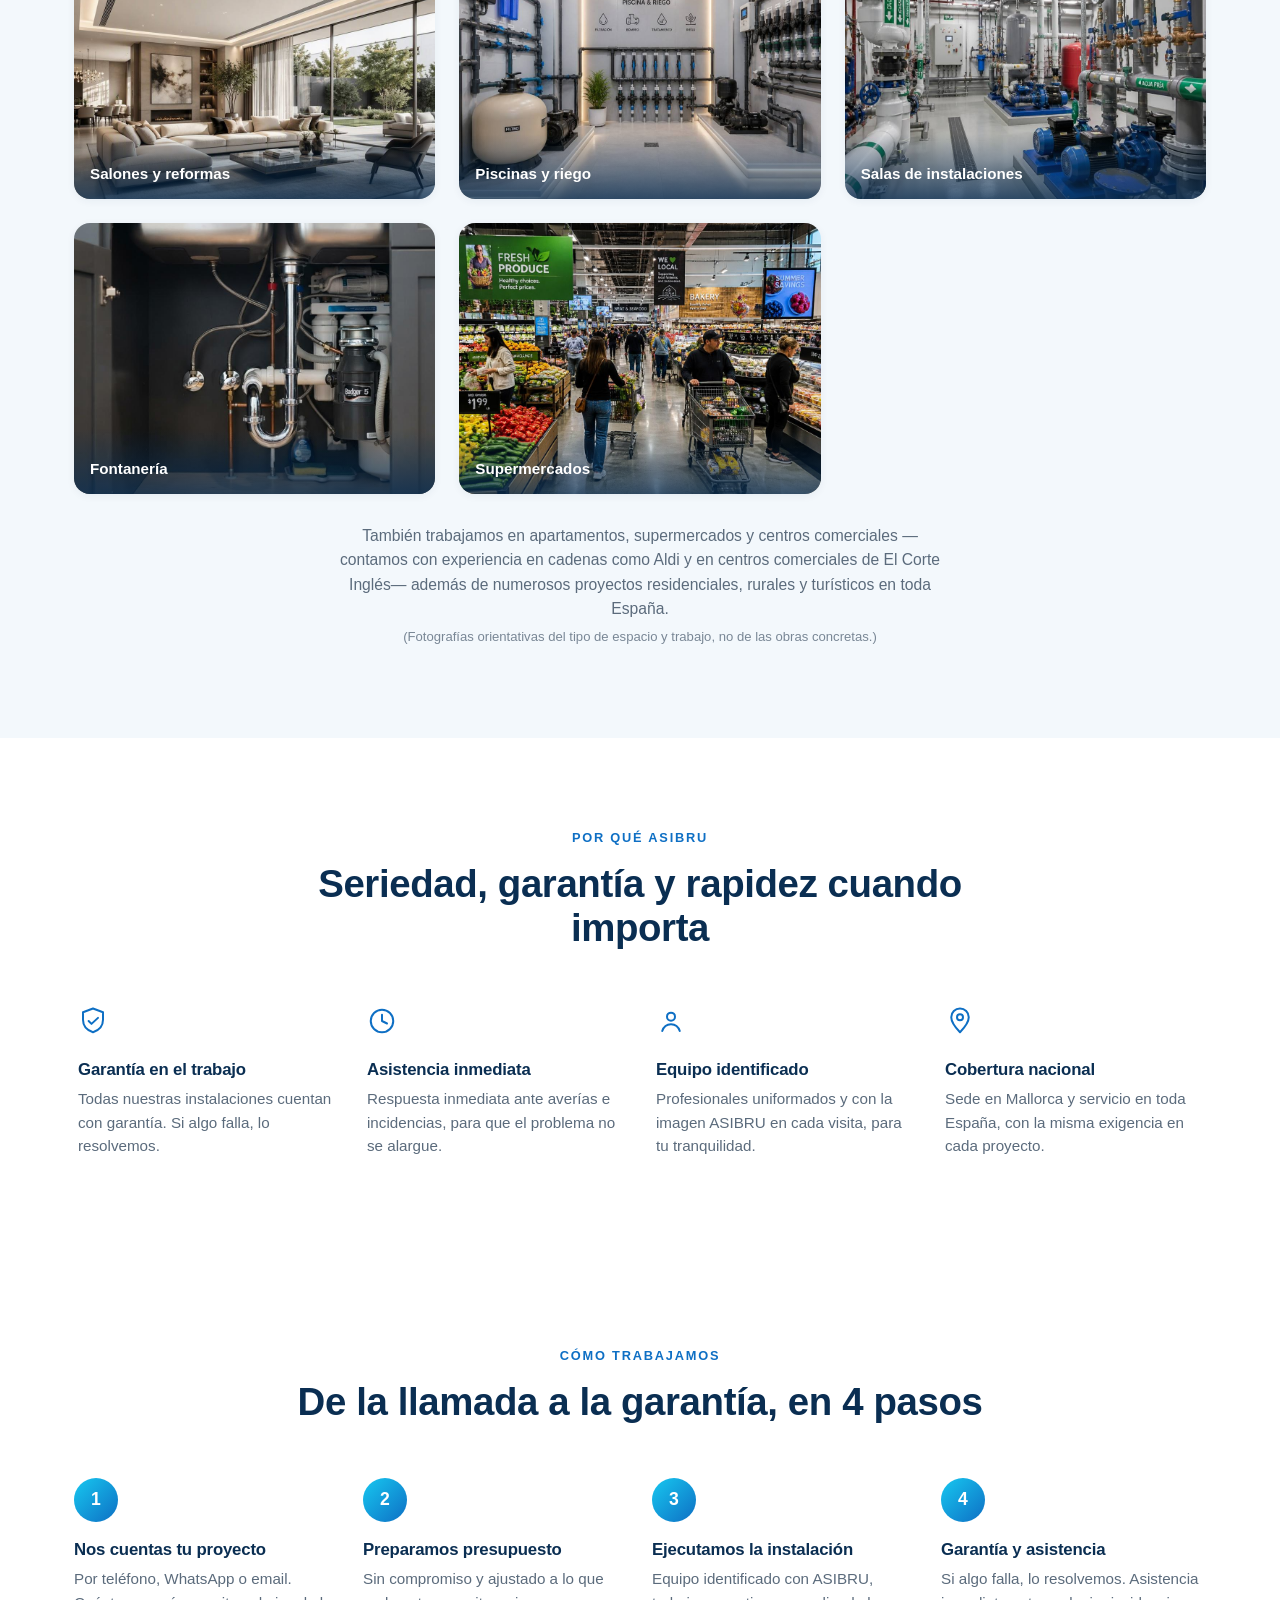
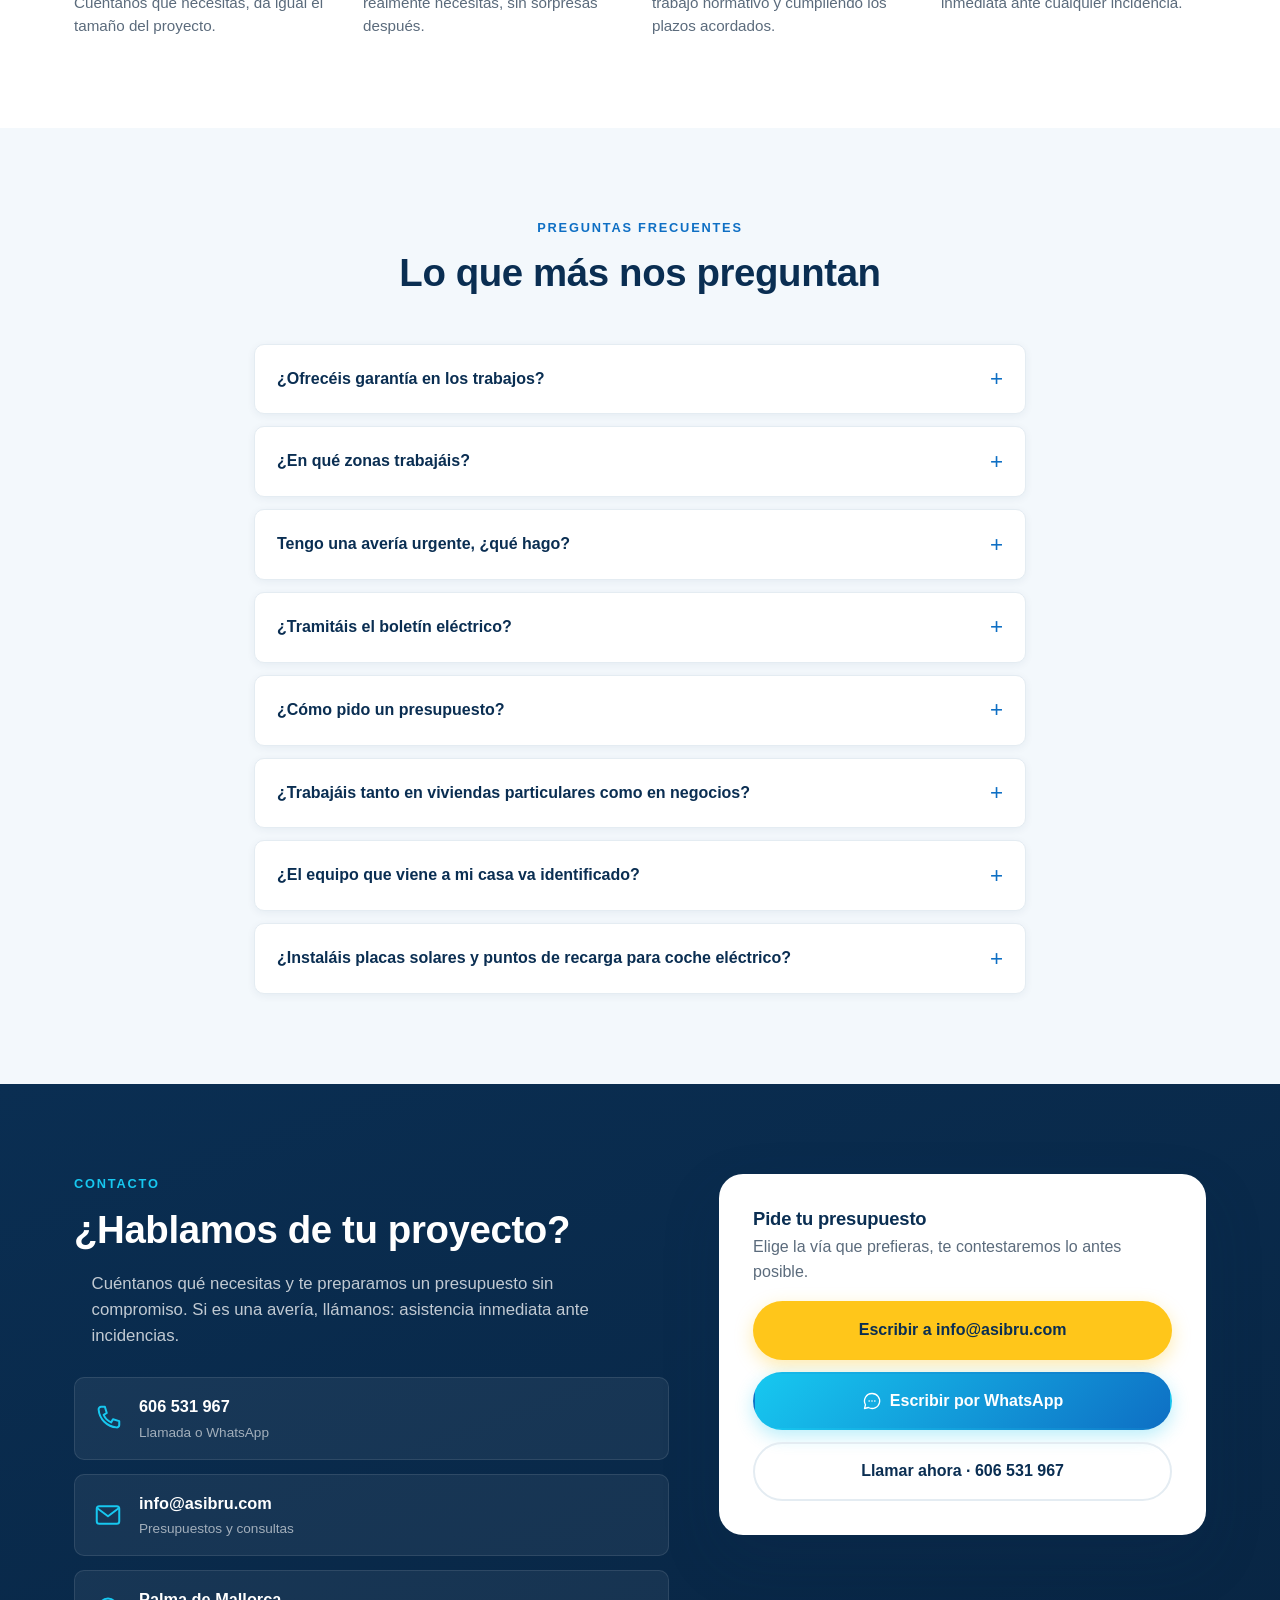
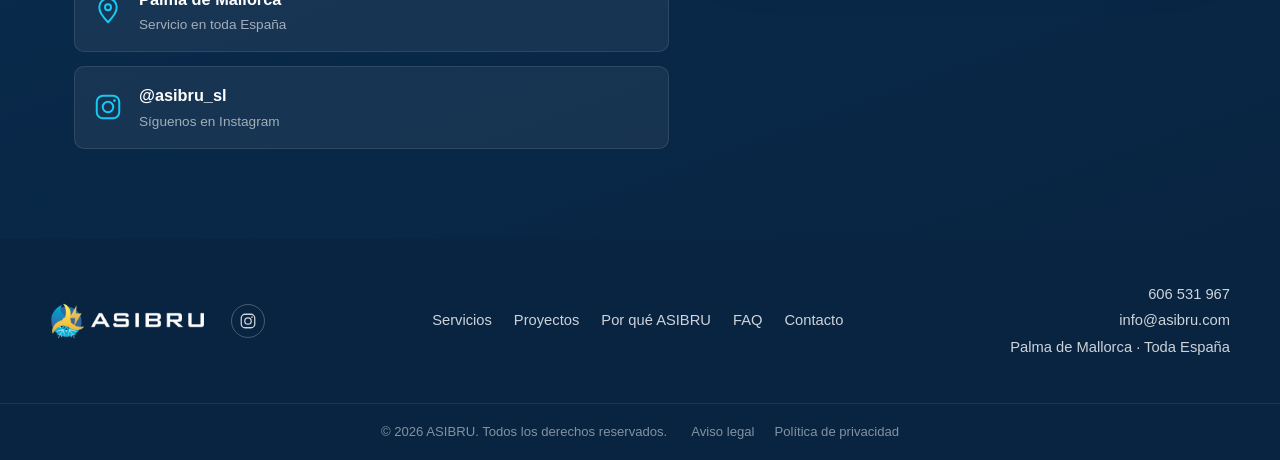
==== commit 99d71ba0: "Añadir categoría Supermercados a Proyectos (ES/EN/DE)" ====
--- a/index.html
+++ b/index.html
@@ -302,6 +302,10 @@
           <img src="/assets/img/proyectos/fontaneria.jpg" alt="Instalación de fontanería bajo fregadero" loading="lazy" width="1000" height="1241">
           <figcaption>Fontanería</figcaption>
         </figure>
+        <figure class="project-photo">
+          <img src="/assets/img/proyectos/supermercados.jpg" alt="Supermercado" loading="lazy" width="1000" height="750">
+          <figcaption>Supermercados</figcaption>
+        </figure>
       </div>
 
       <p class="projects-note reveal">
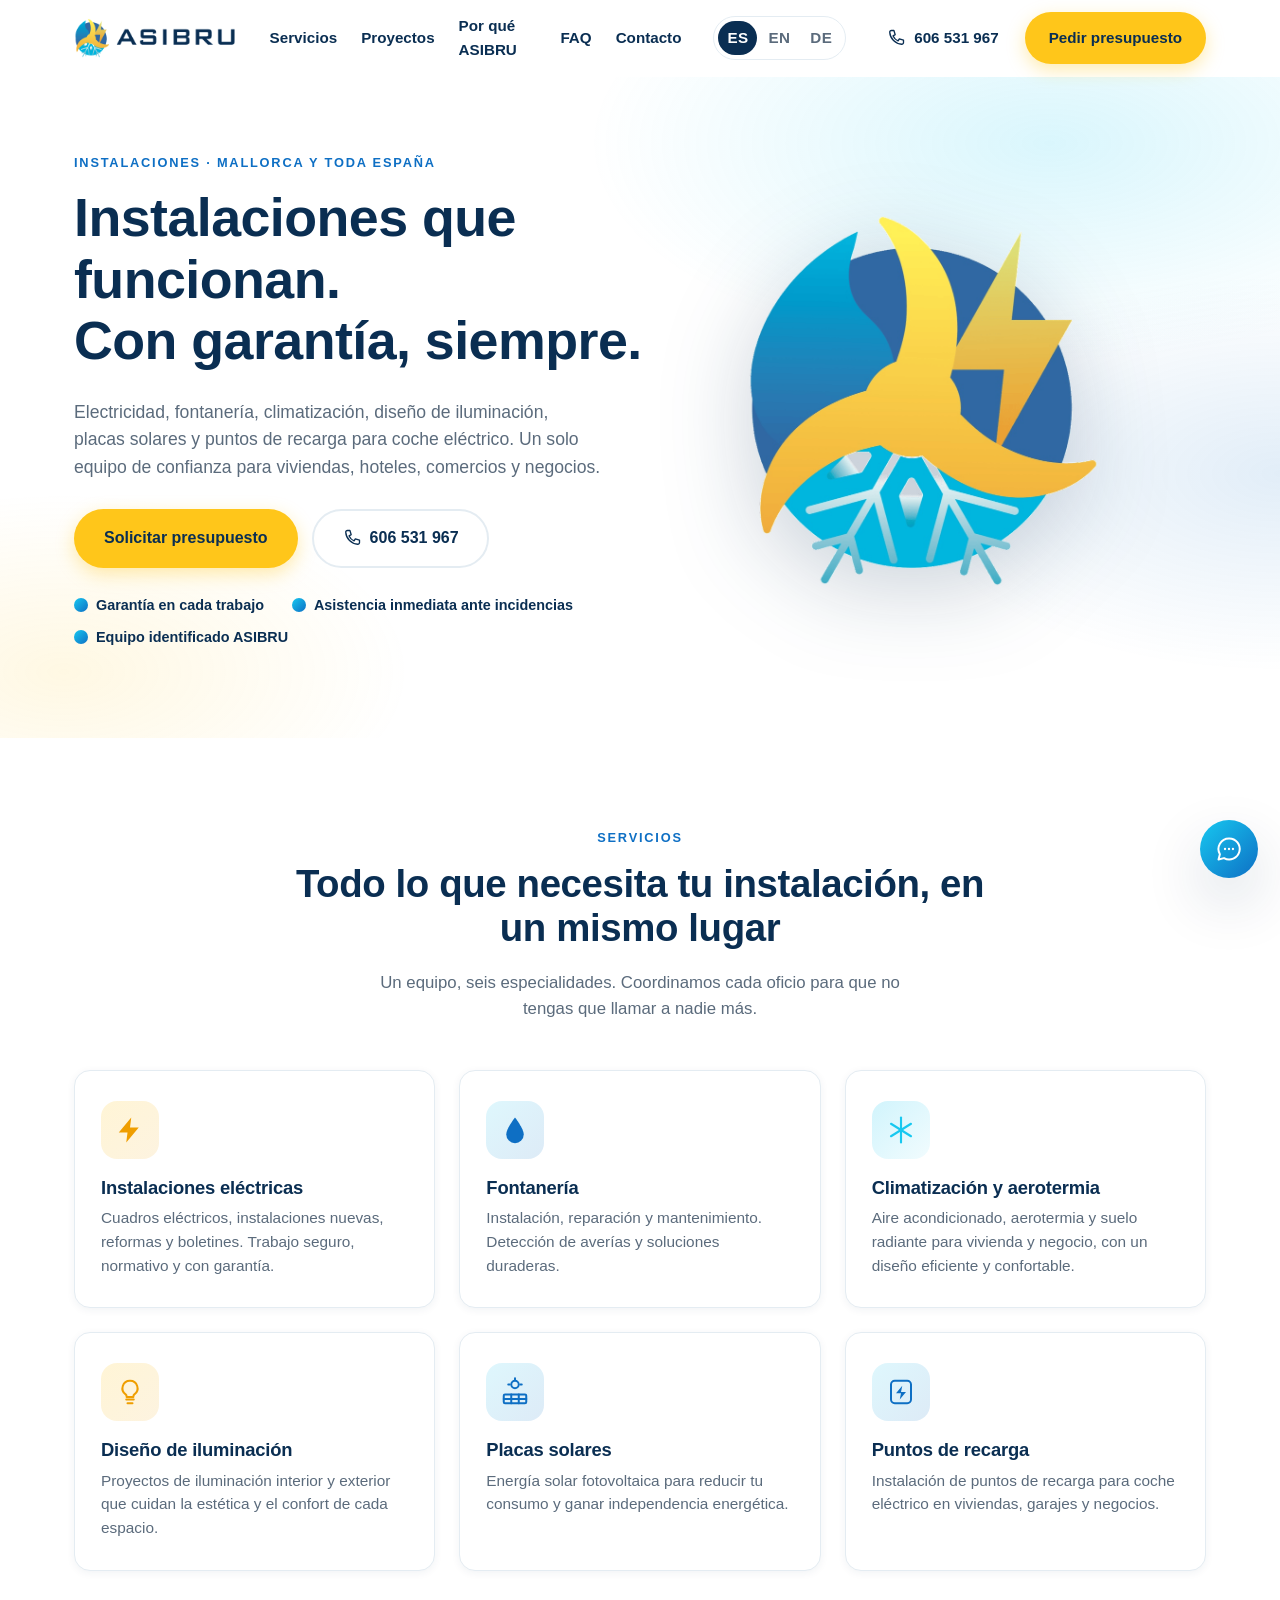
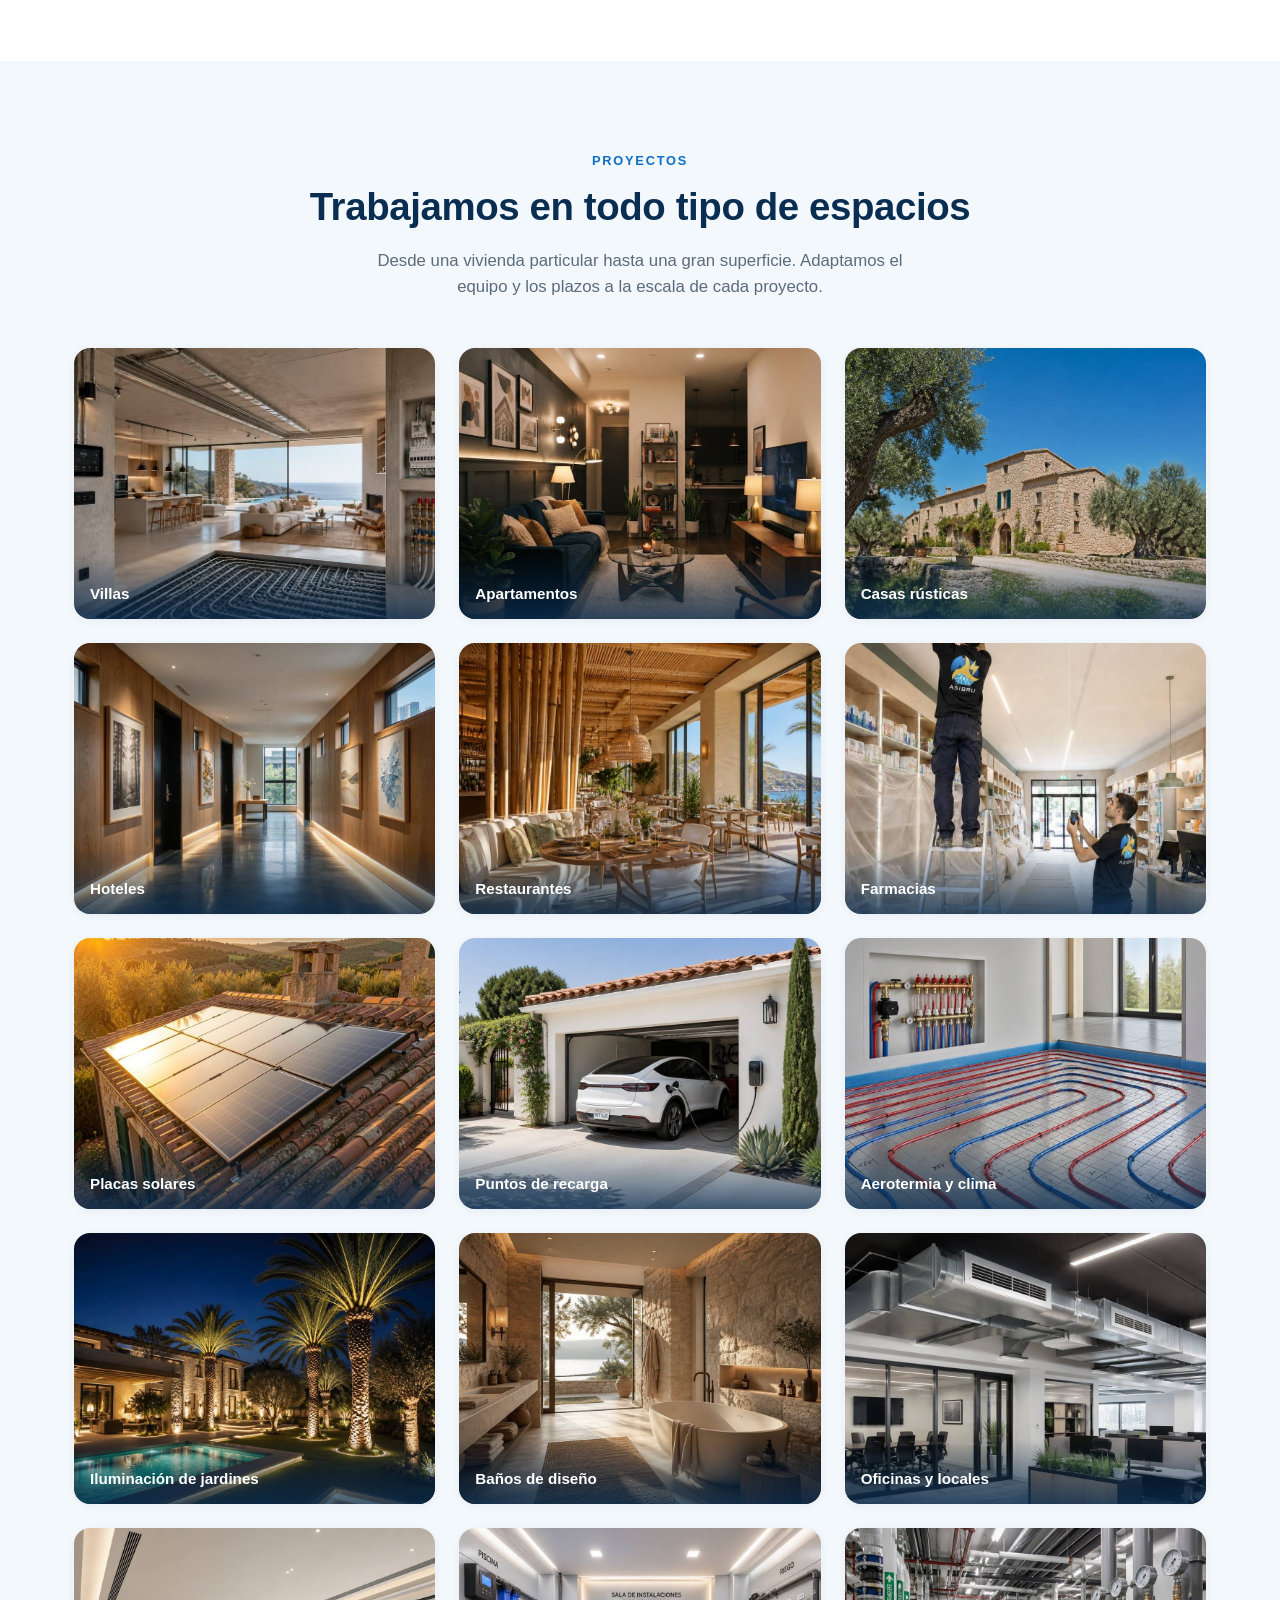
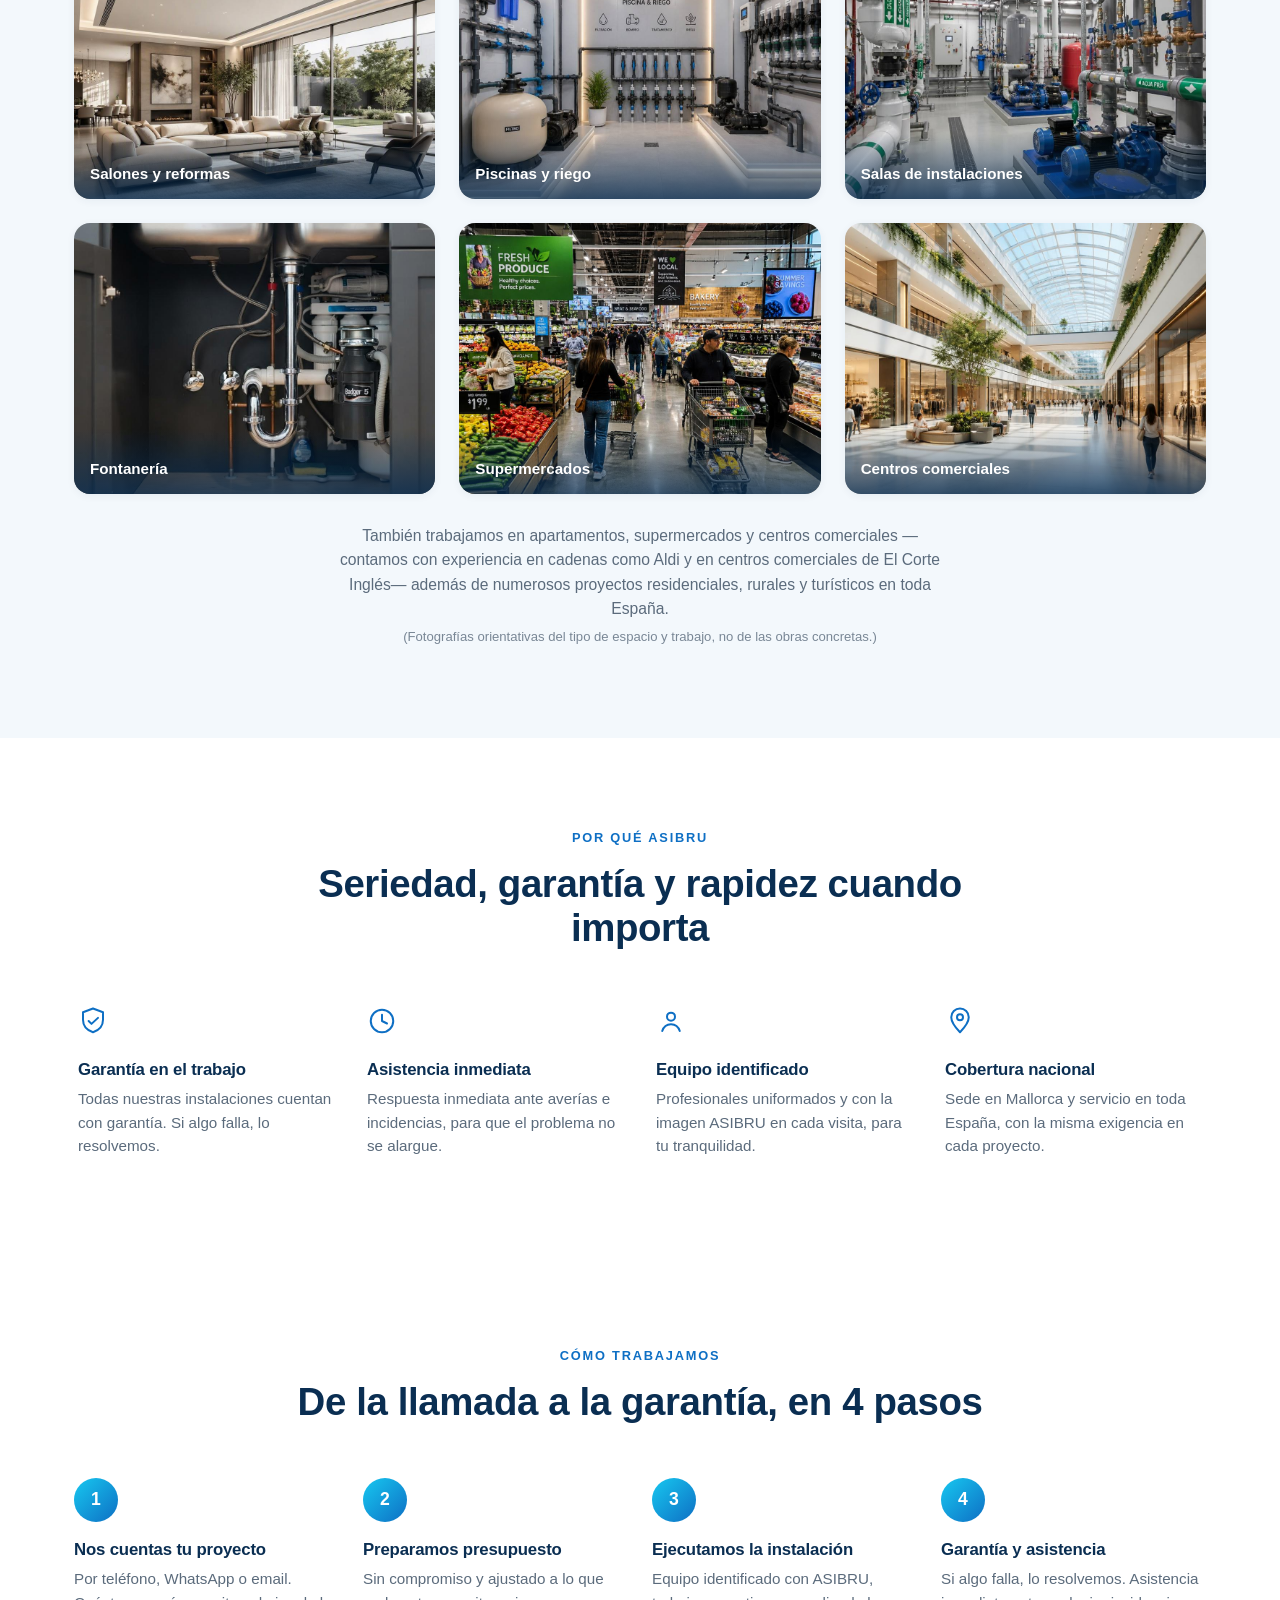
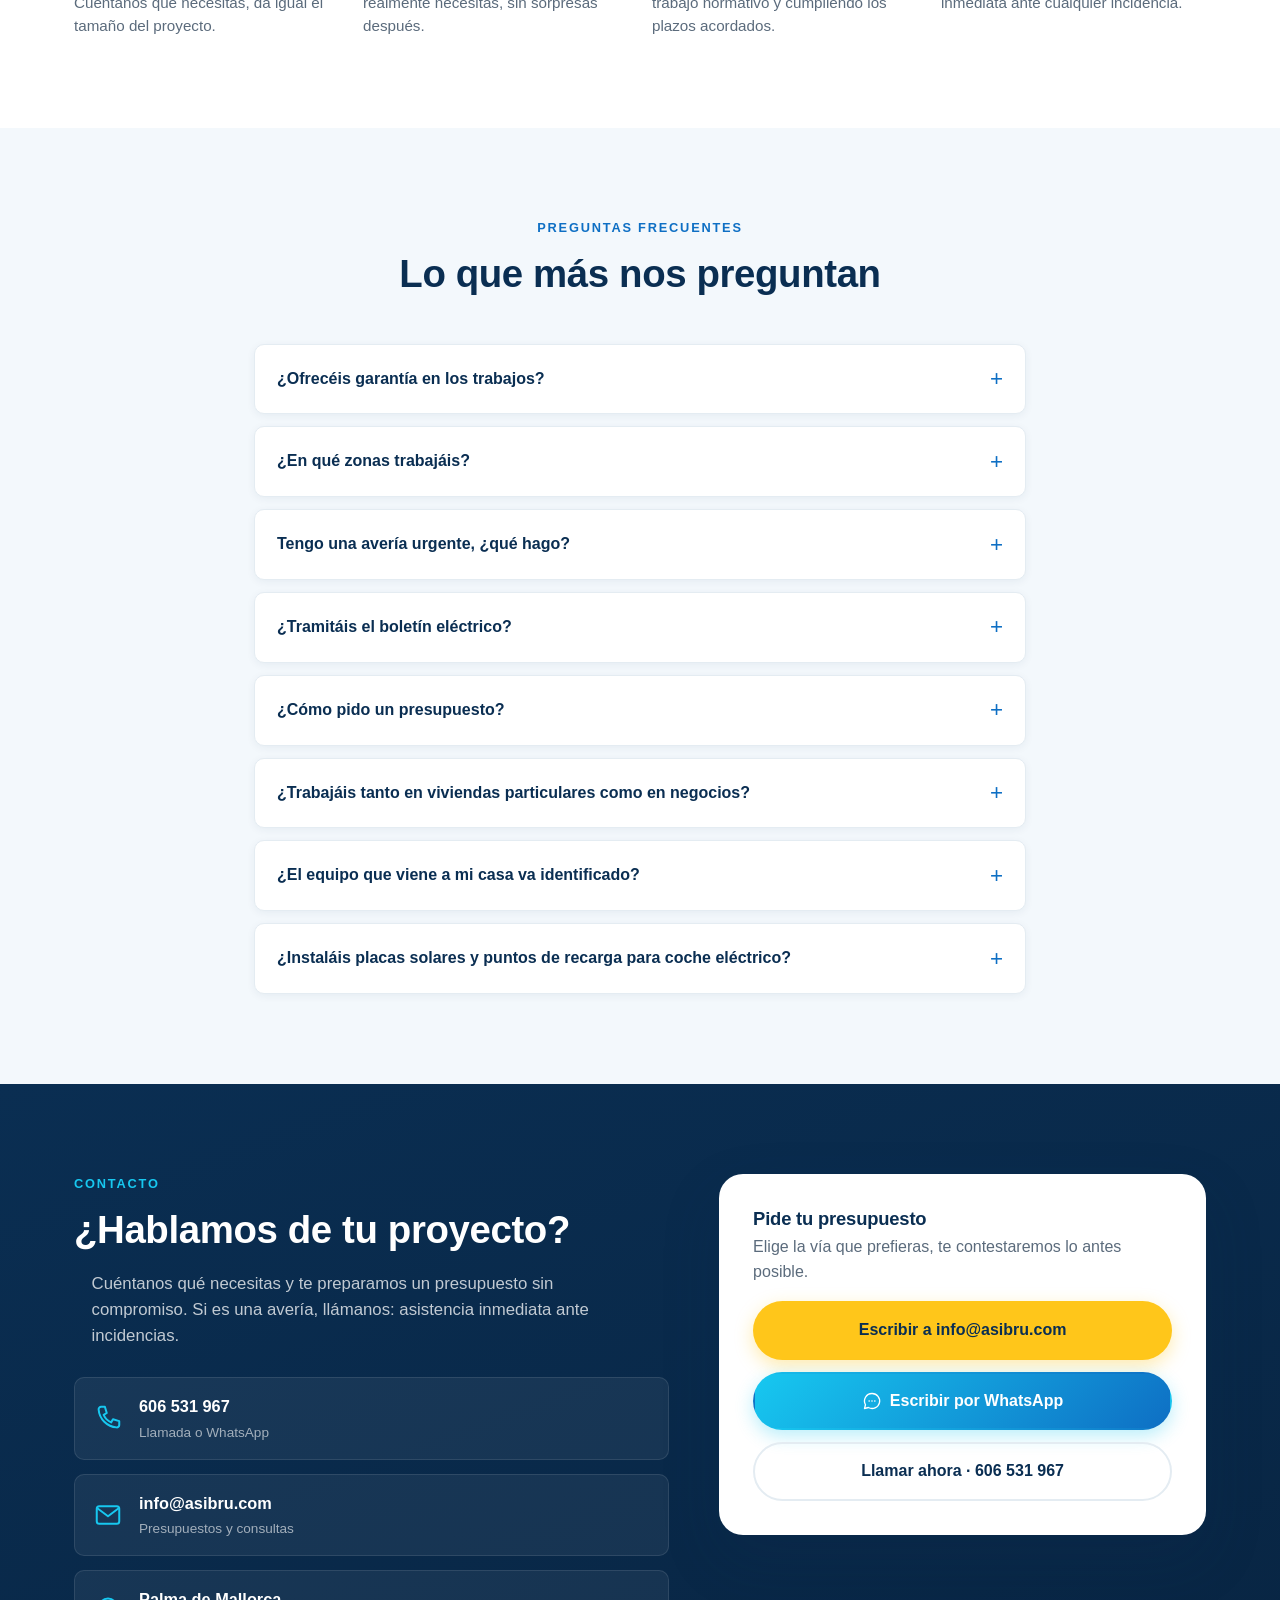
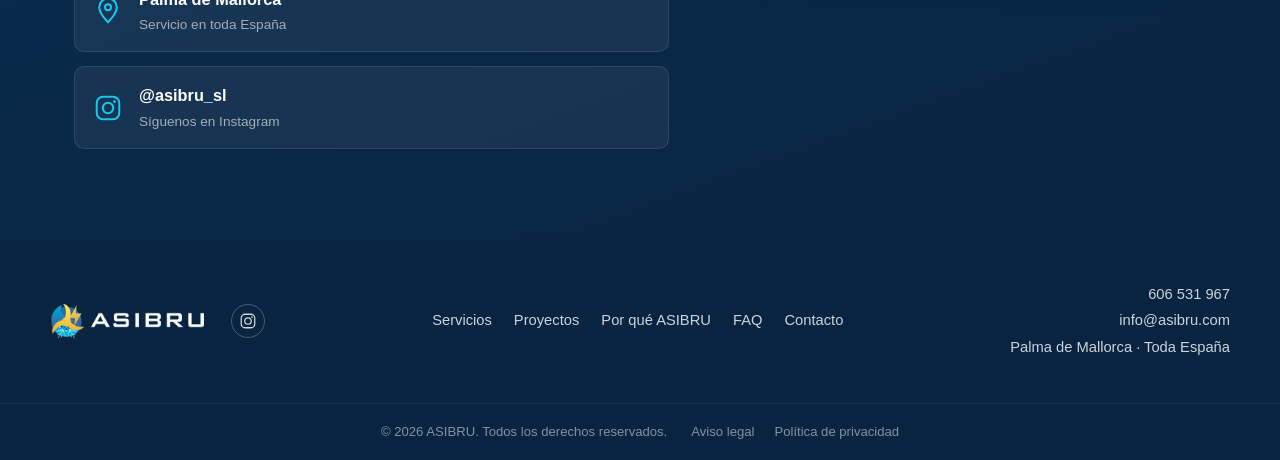
==== commit f7a7803a: "Añadir categoría Centros comerciales a Proyectos (ES/EN/DE)" ====
--- a/index.html
+++ b/index.html
@@ -306,6 +306,10 @@
           <img src="/assets/img/proyectos/supermercados.jpg" alt="Supermercado" loading="lazy" width="1000" height="750">
           <figcaption>Supermercados</figcaption>
         </figure>
+        <figure class="project-photo">
+          <img src="/assets/img/proyectos/centros-comerciales.jpg" alt="Centro comercial" loading="lazy" width="1000" height="750">
+          <figcaption>Centros comerciales</figcaption>
+        </figure>
       </div>
 
       <p class="projects-note reveal">
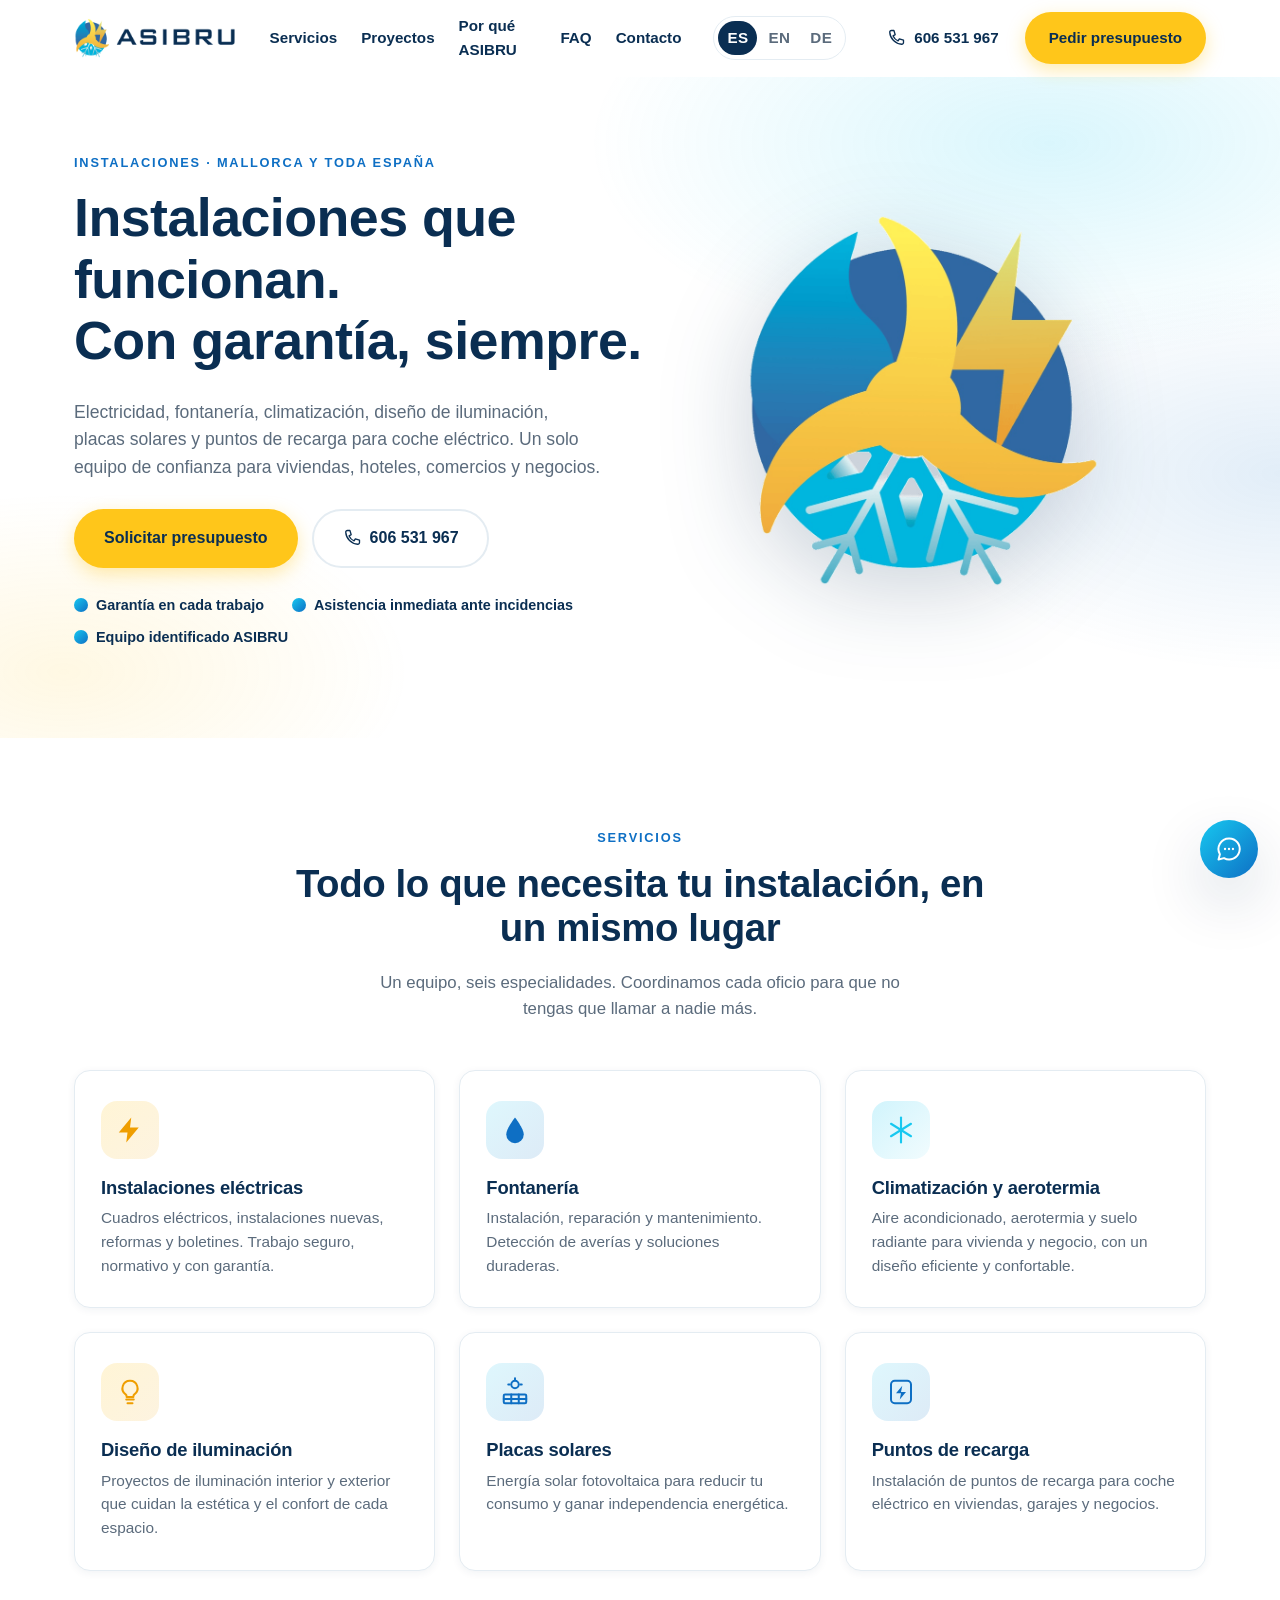
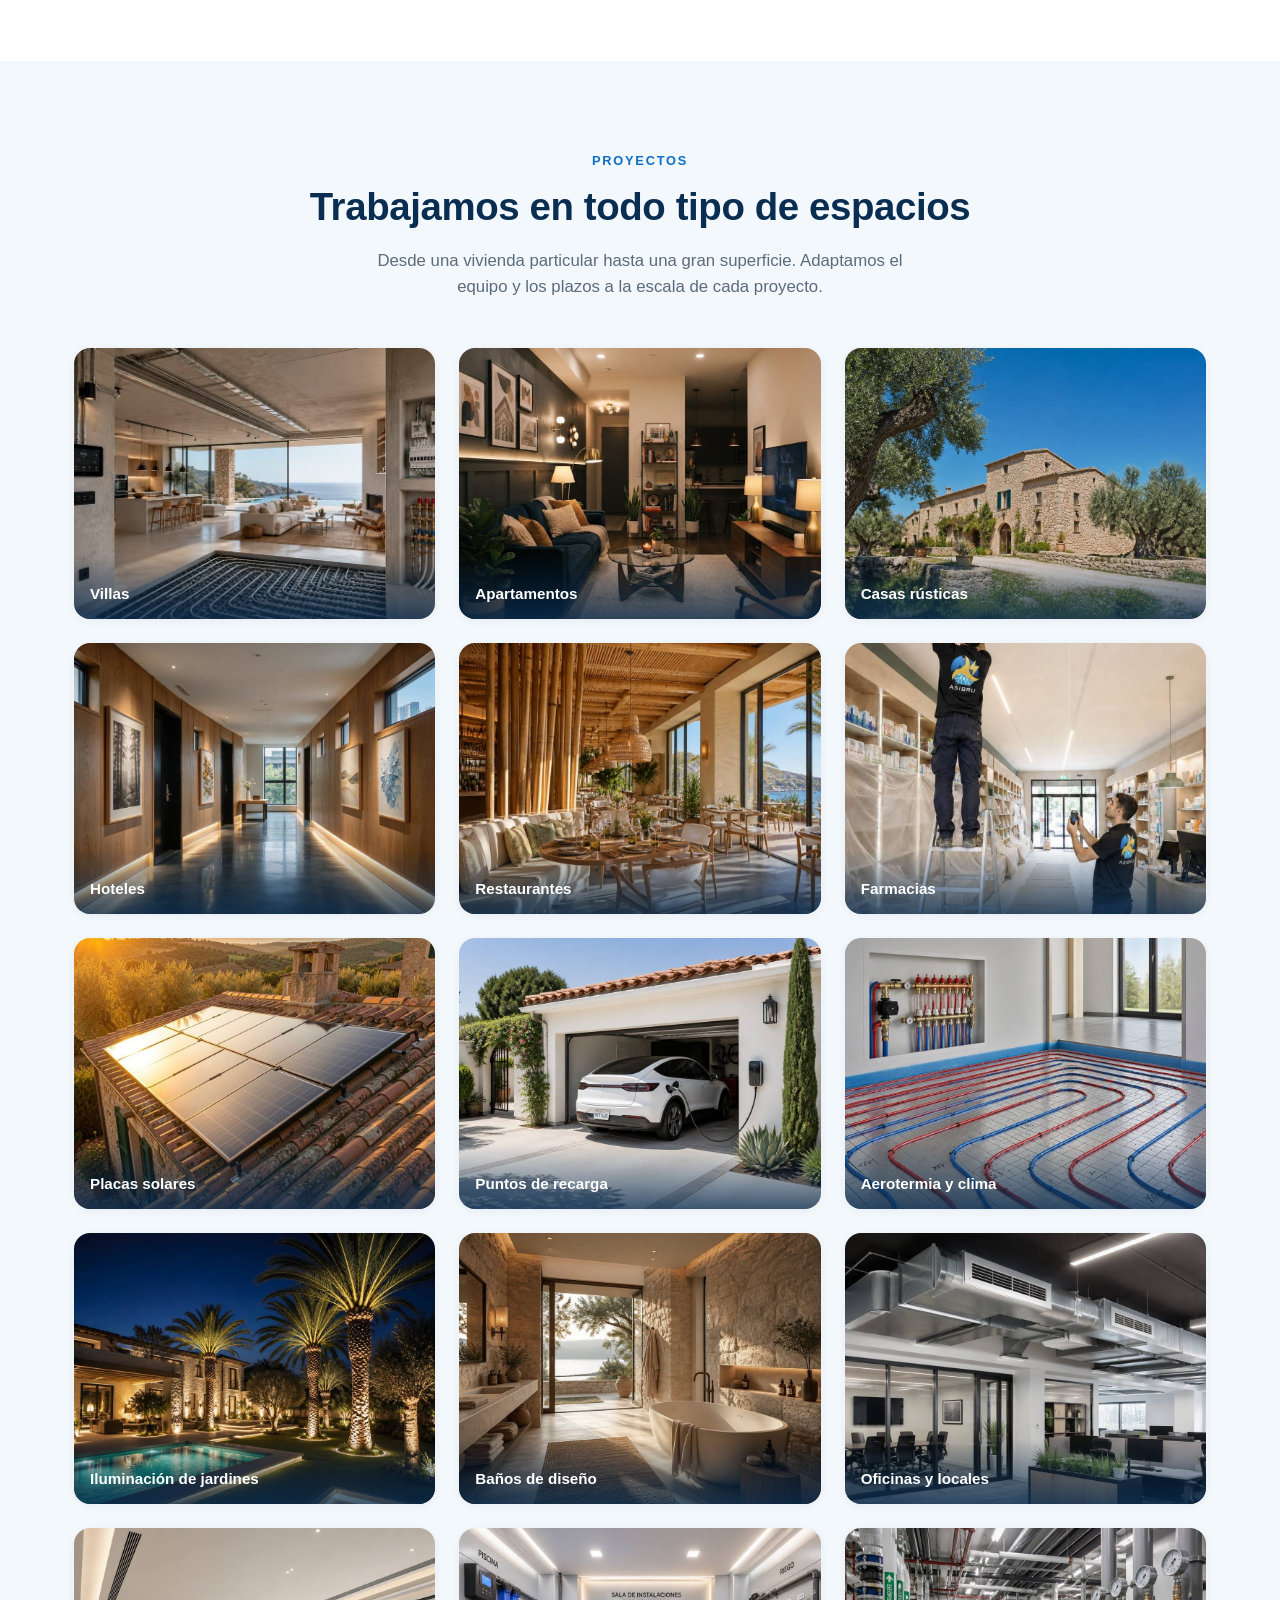
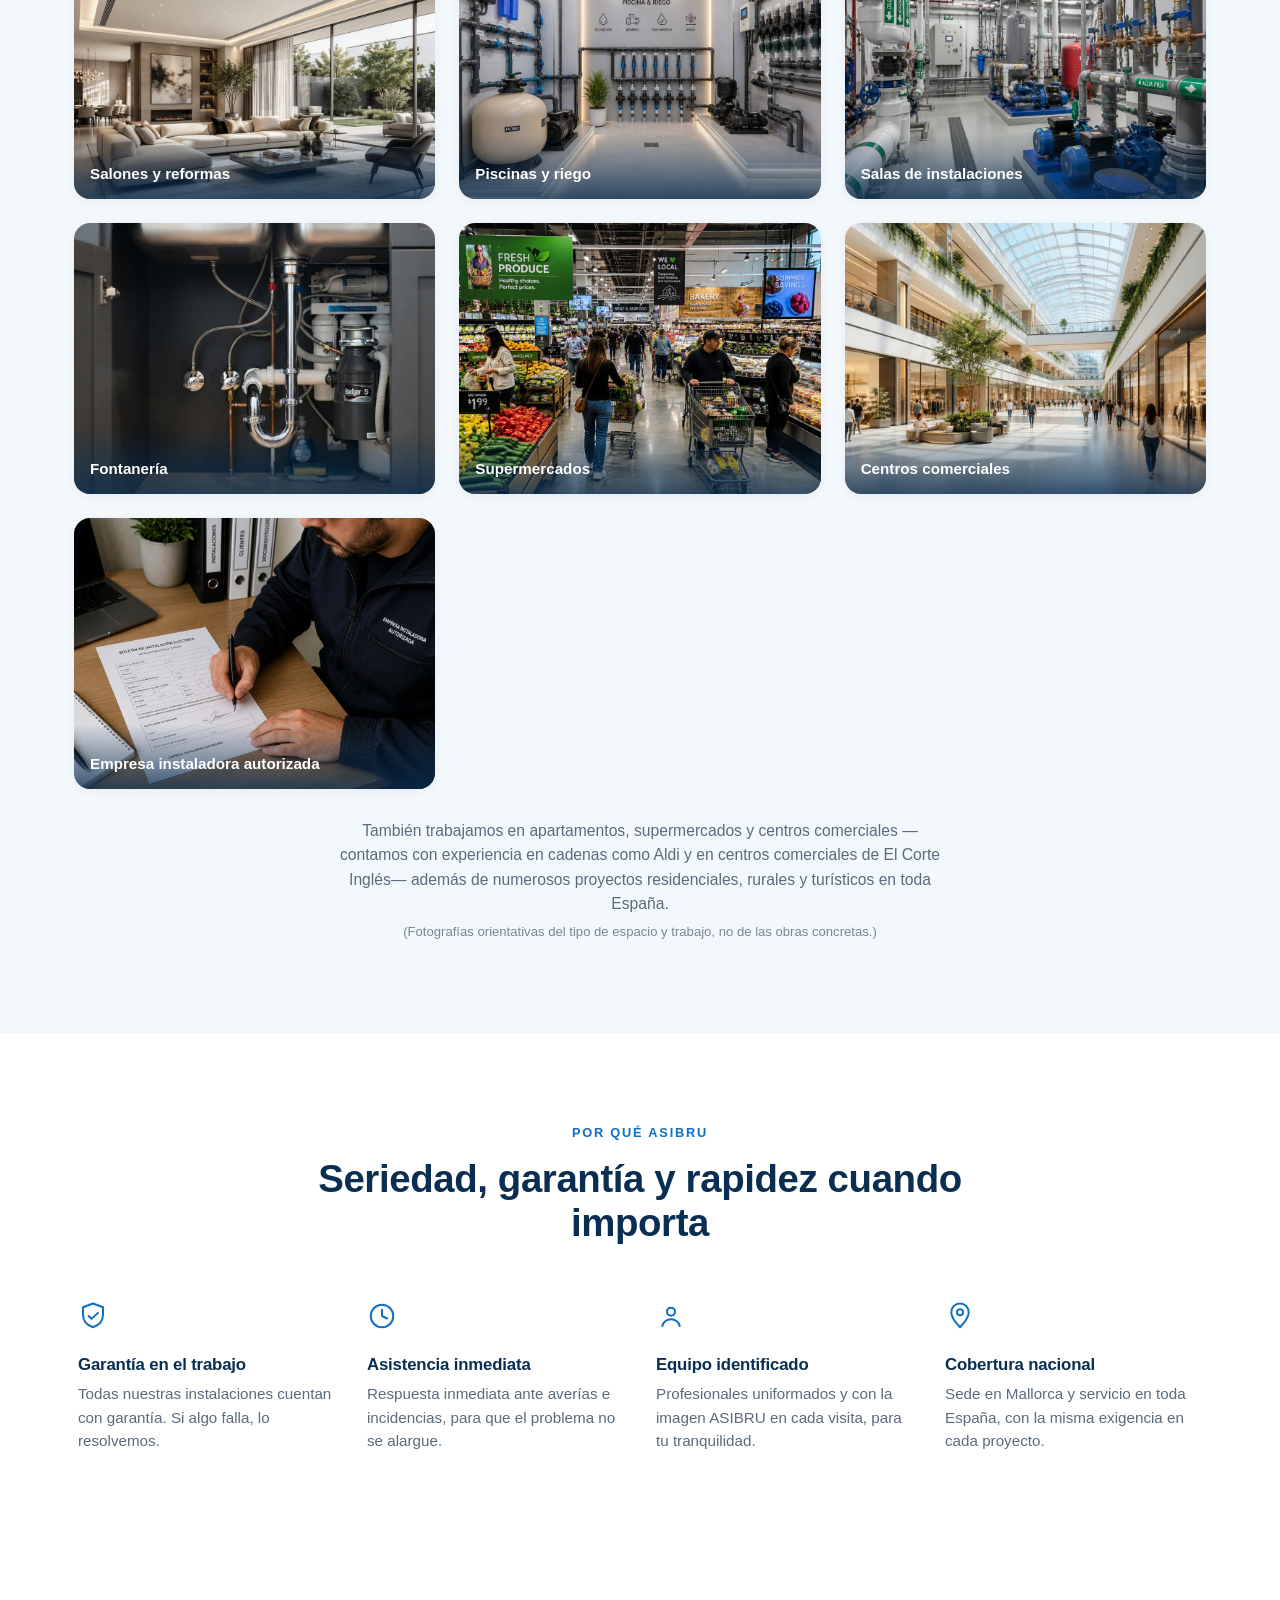
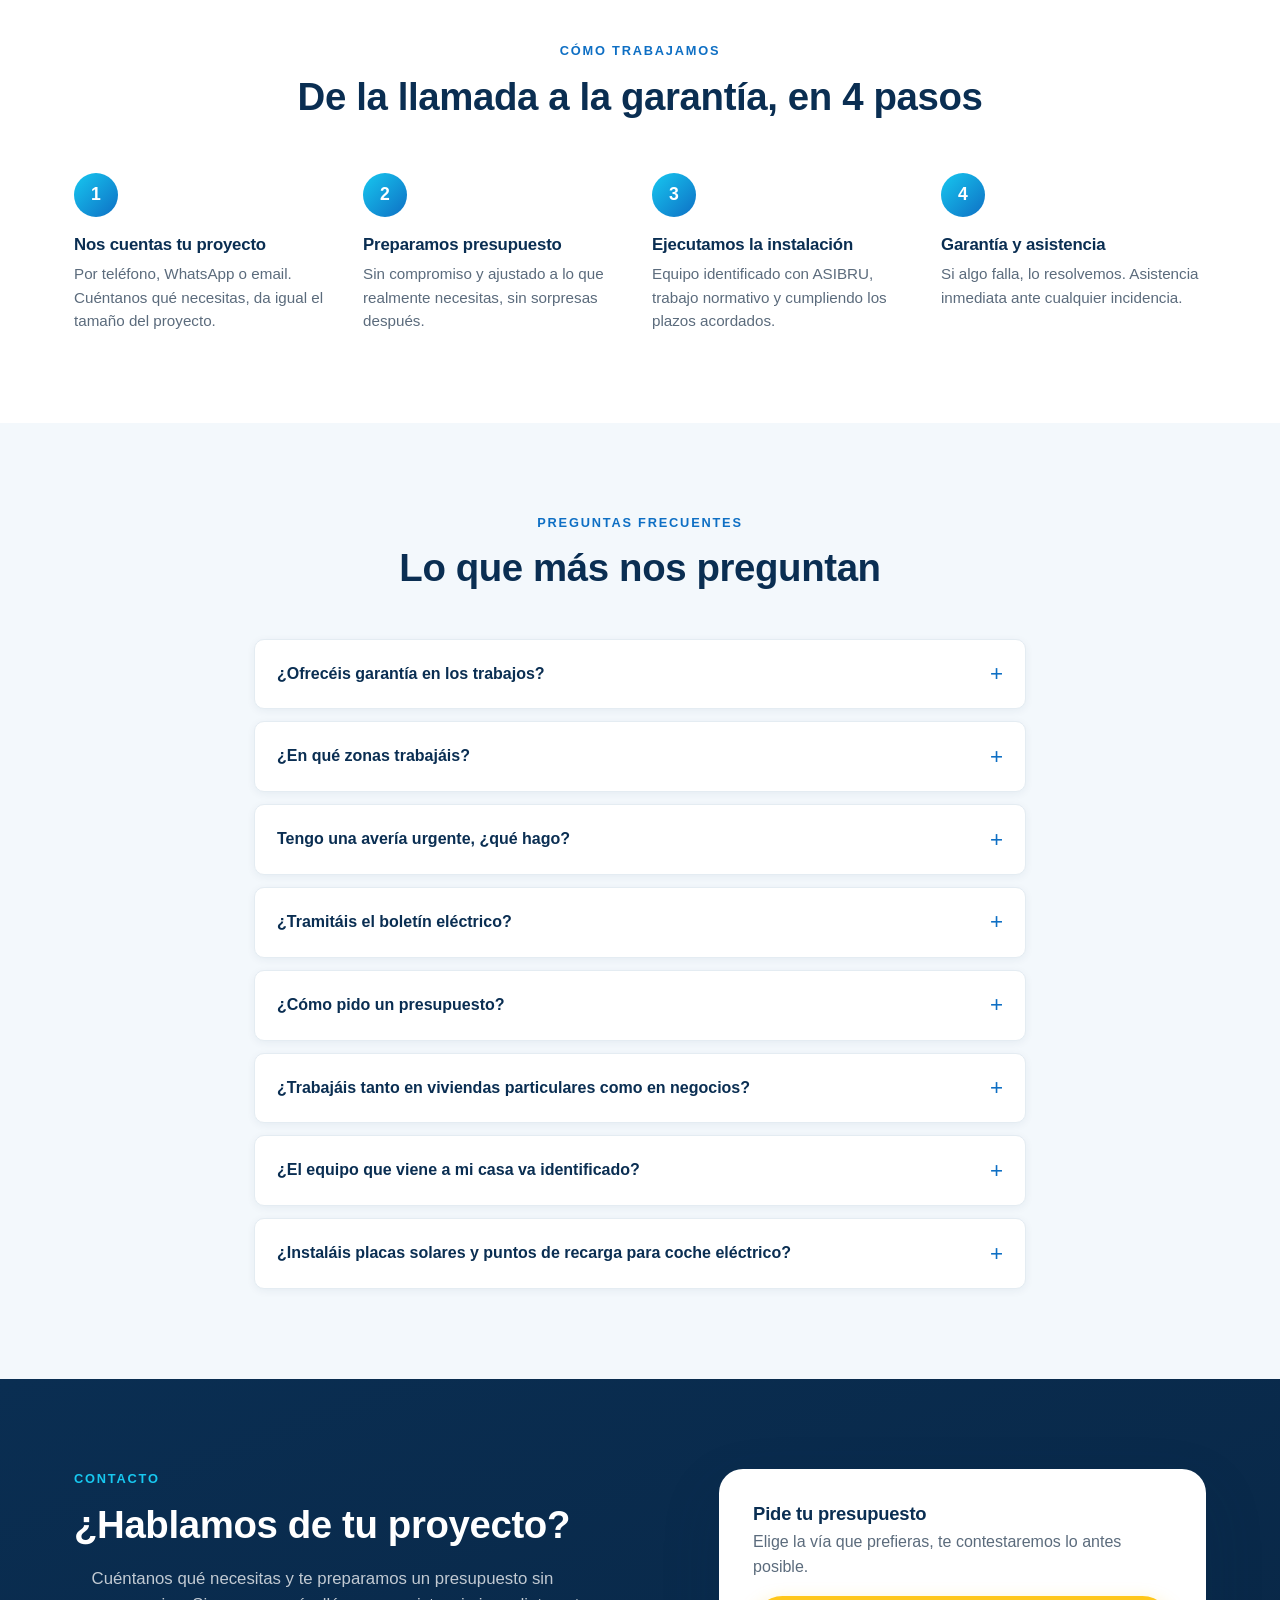
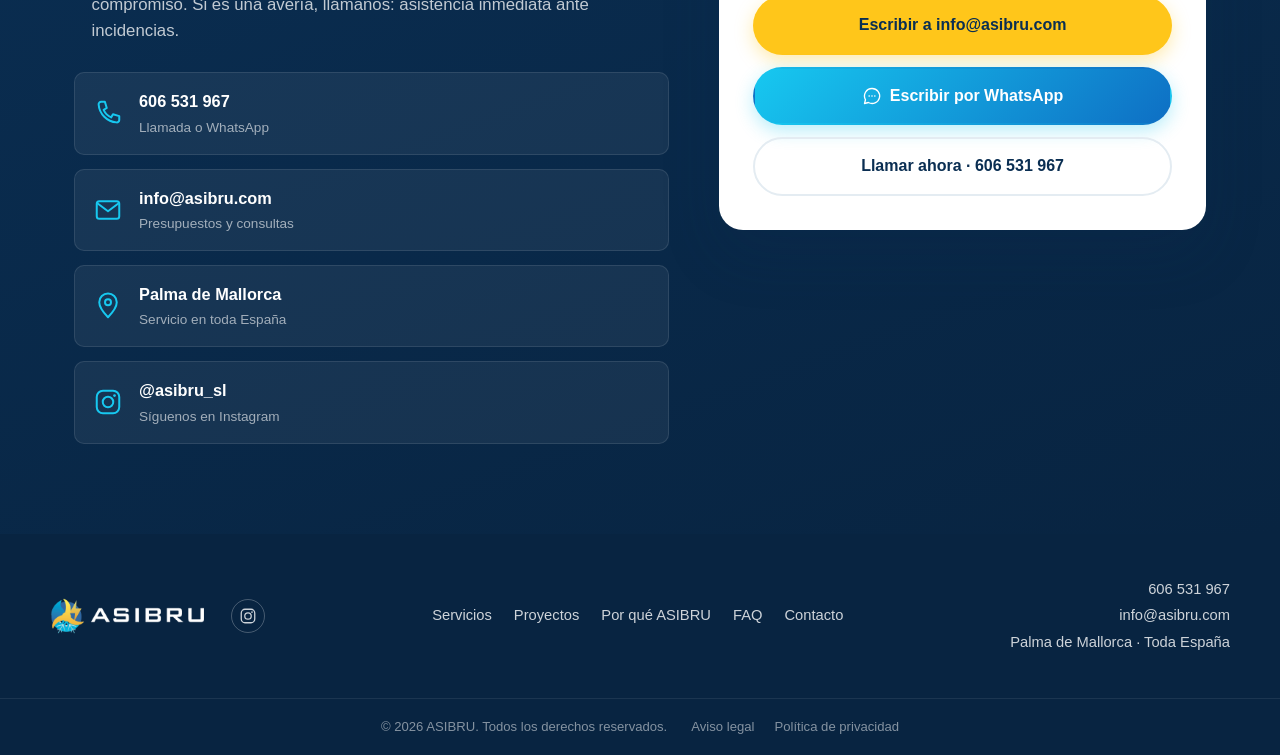
==== commit 32fc8e15: "Añadir categoría Empresa instaladora autorizada (boletín) a Proyectos" ====
--- a/index.html
+++ b/index.html
@@ -310,6 +310,10 @@
           <img src="/assets/img/proyectos/centros-comerciales.jpg" alt="Centro comercial" loading="lazy" width="1000" height="750">
           <figcaption>Centros comerciales</figcaption>
         </figure>
+        <figure class="project-photo">
+          <img src="/assets/img/proyectos/boletin.jpg" alt="Firma de boletín de instalación eléctrica" loading="lazy" width="1000" height="750">
+          <figcaption>Empresa instaladora autorizada</figcaption>
+        </figure>
       </div>
 
       <p class="projects-note reveal">
